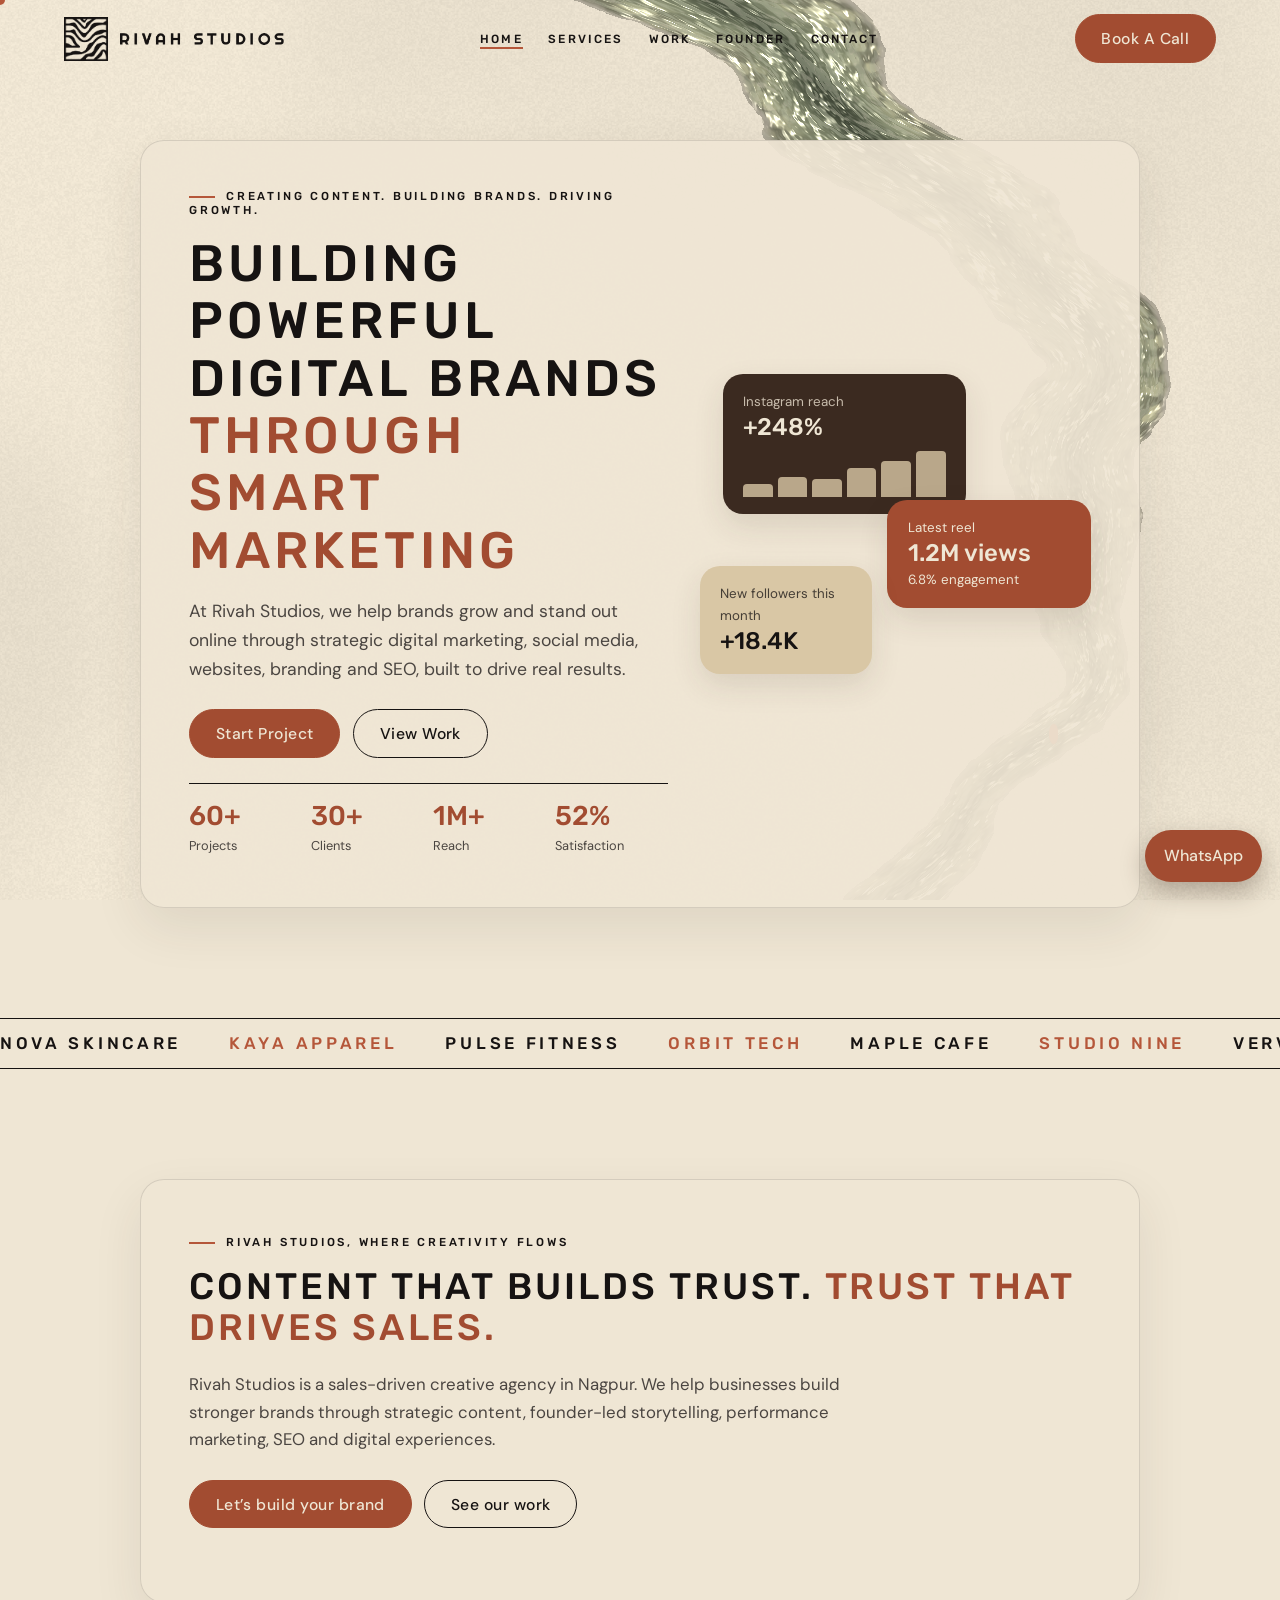
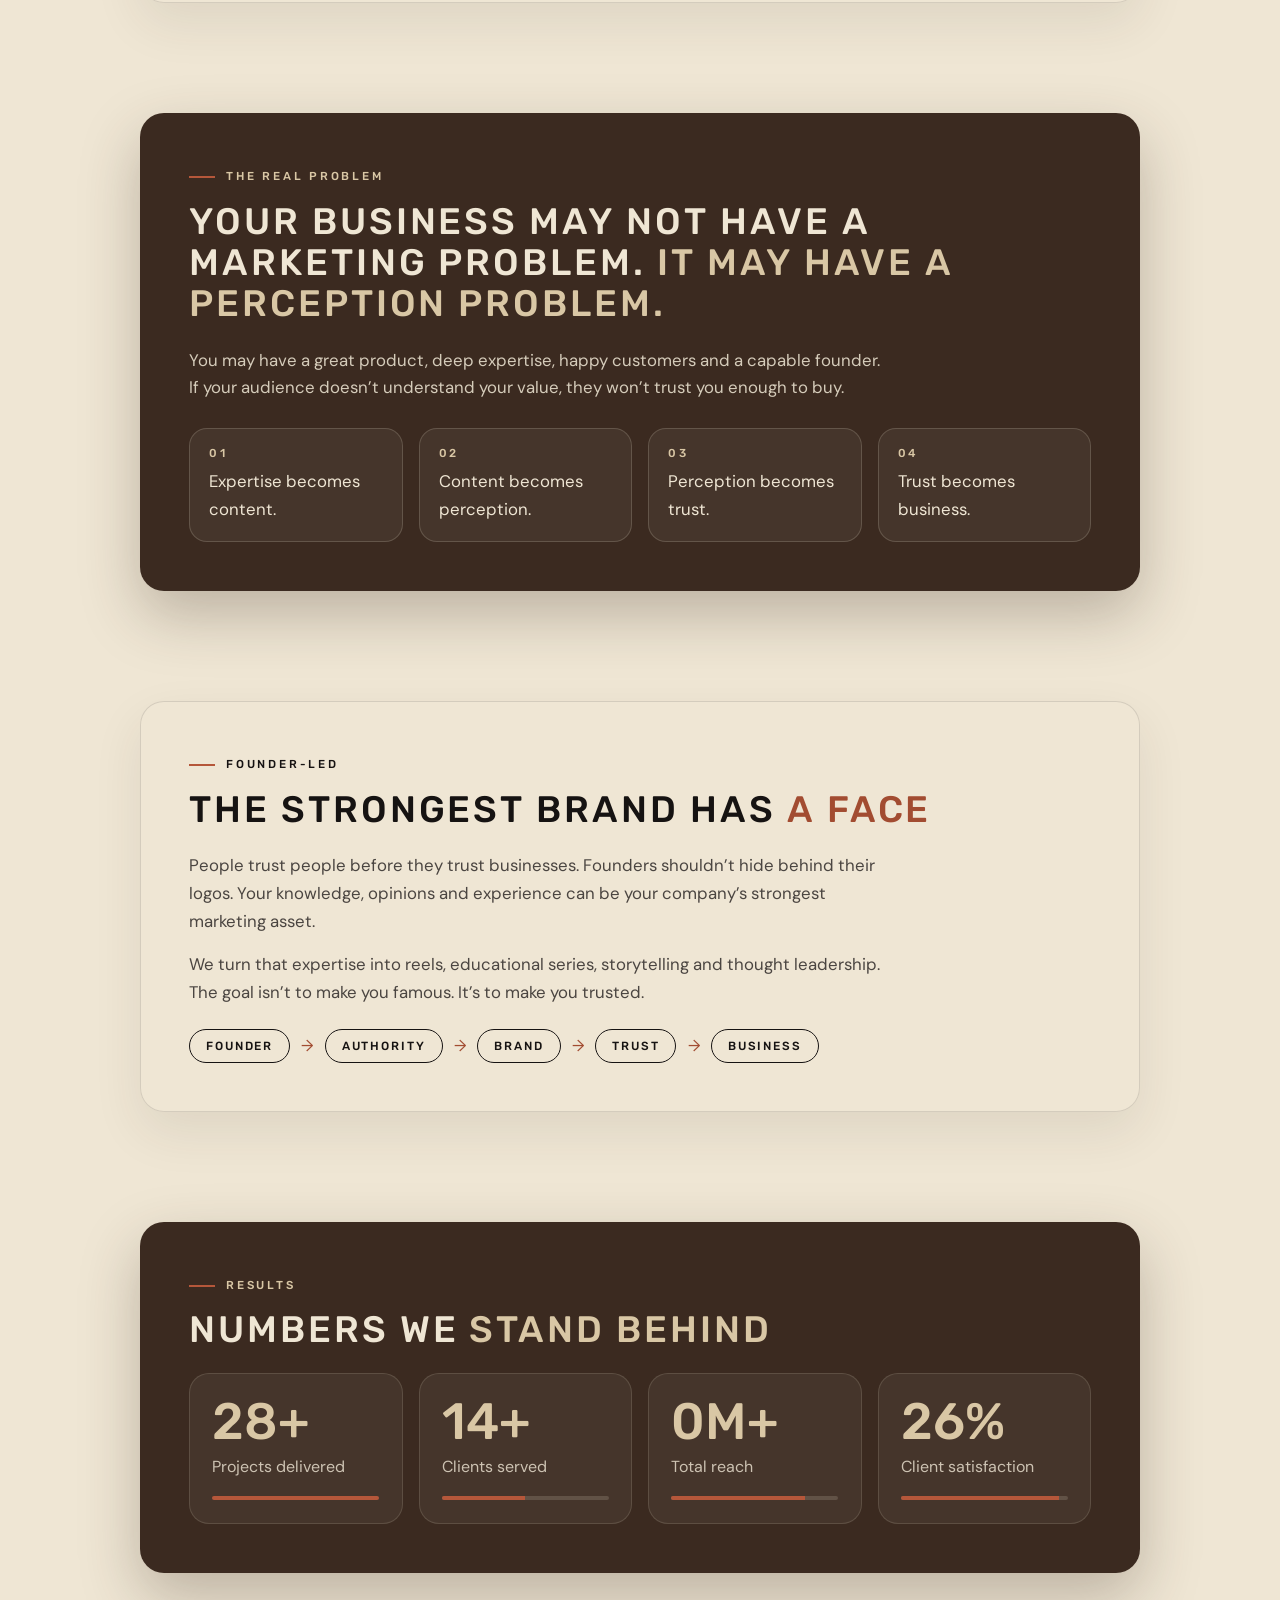
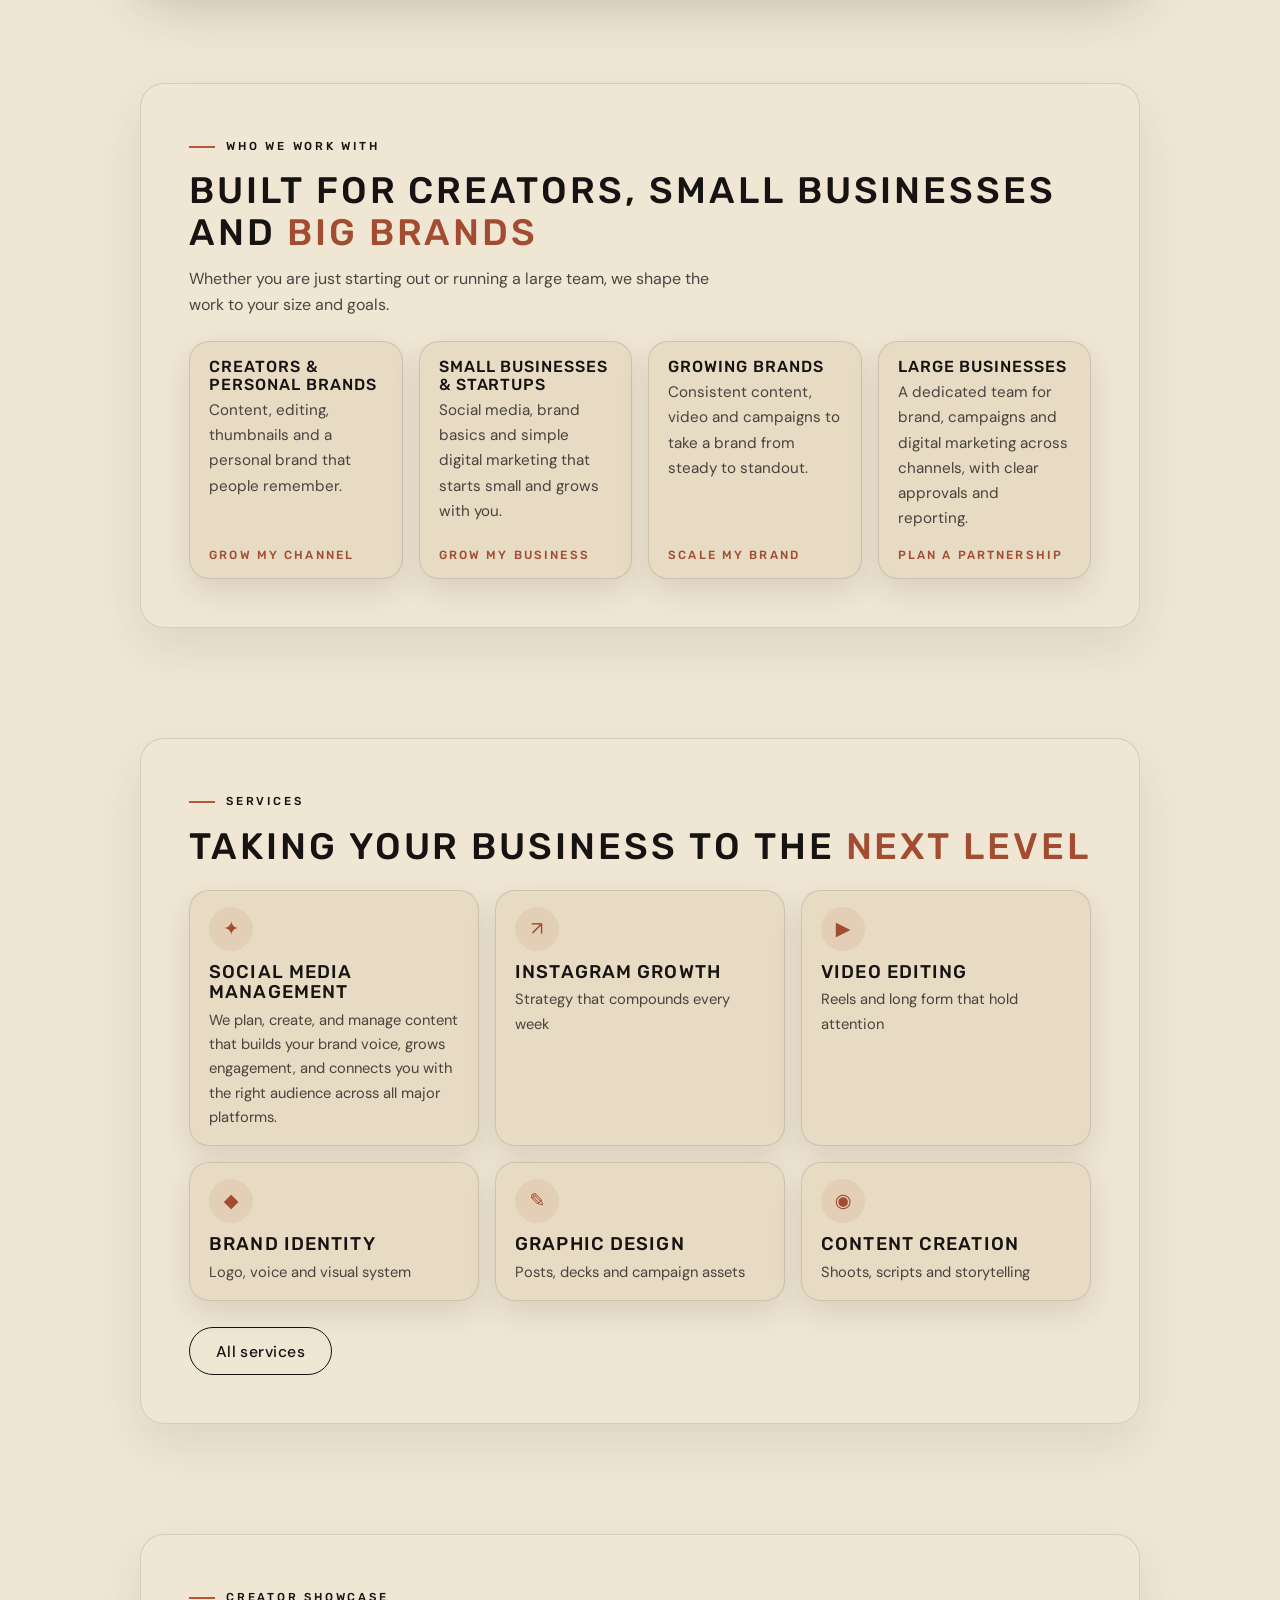
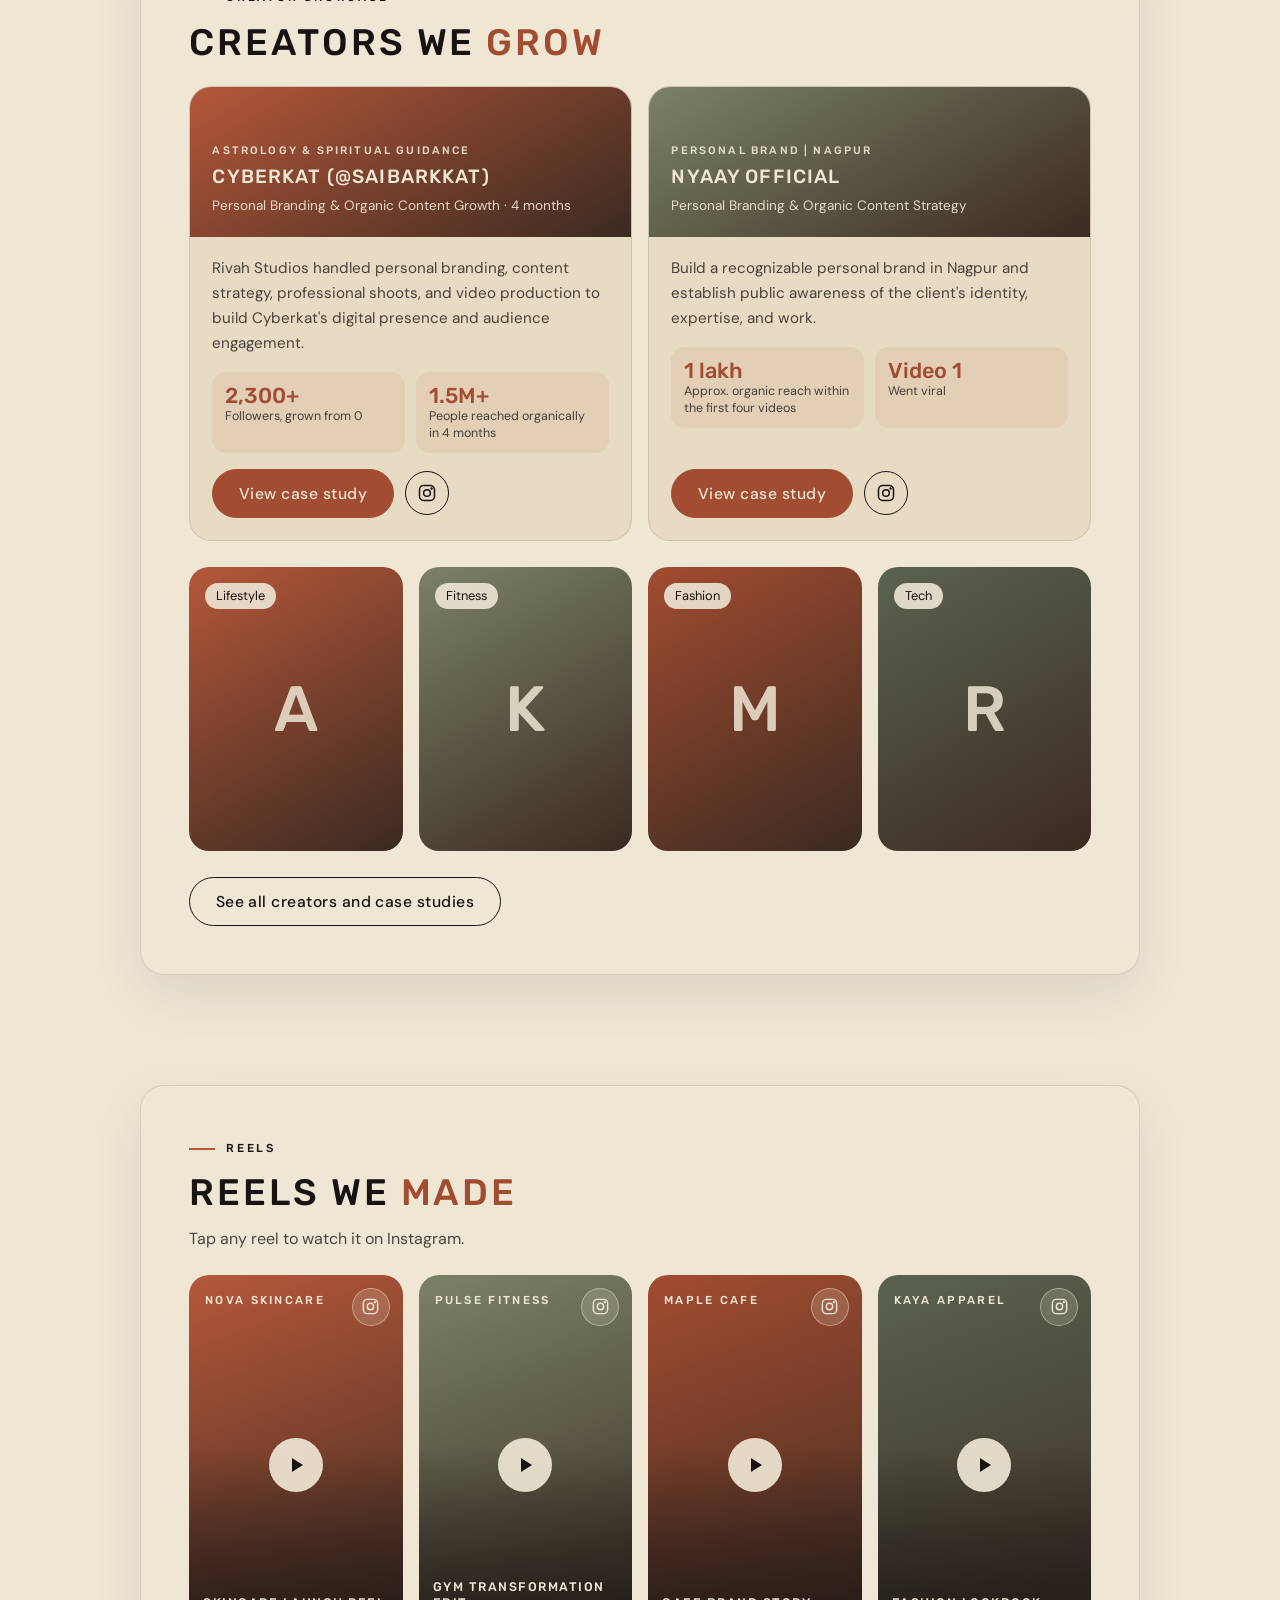
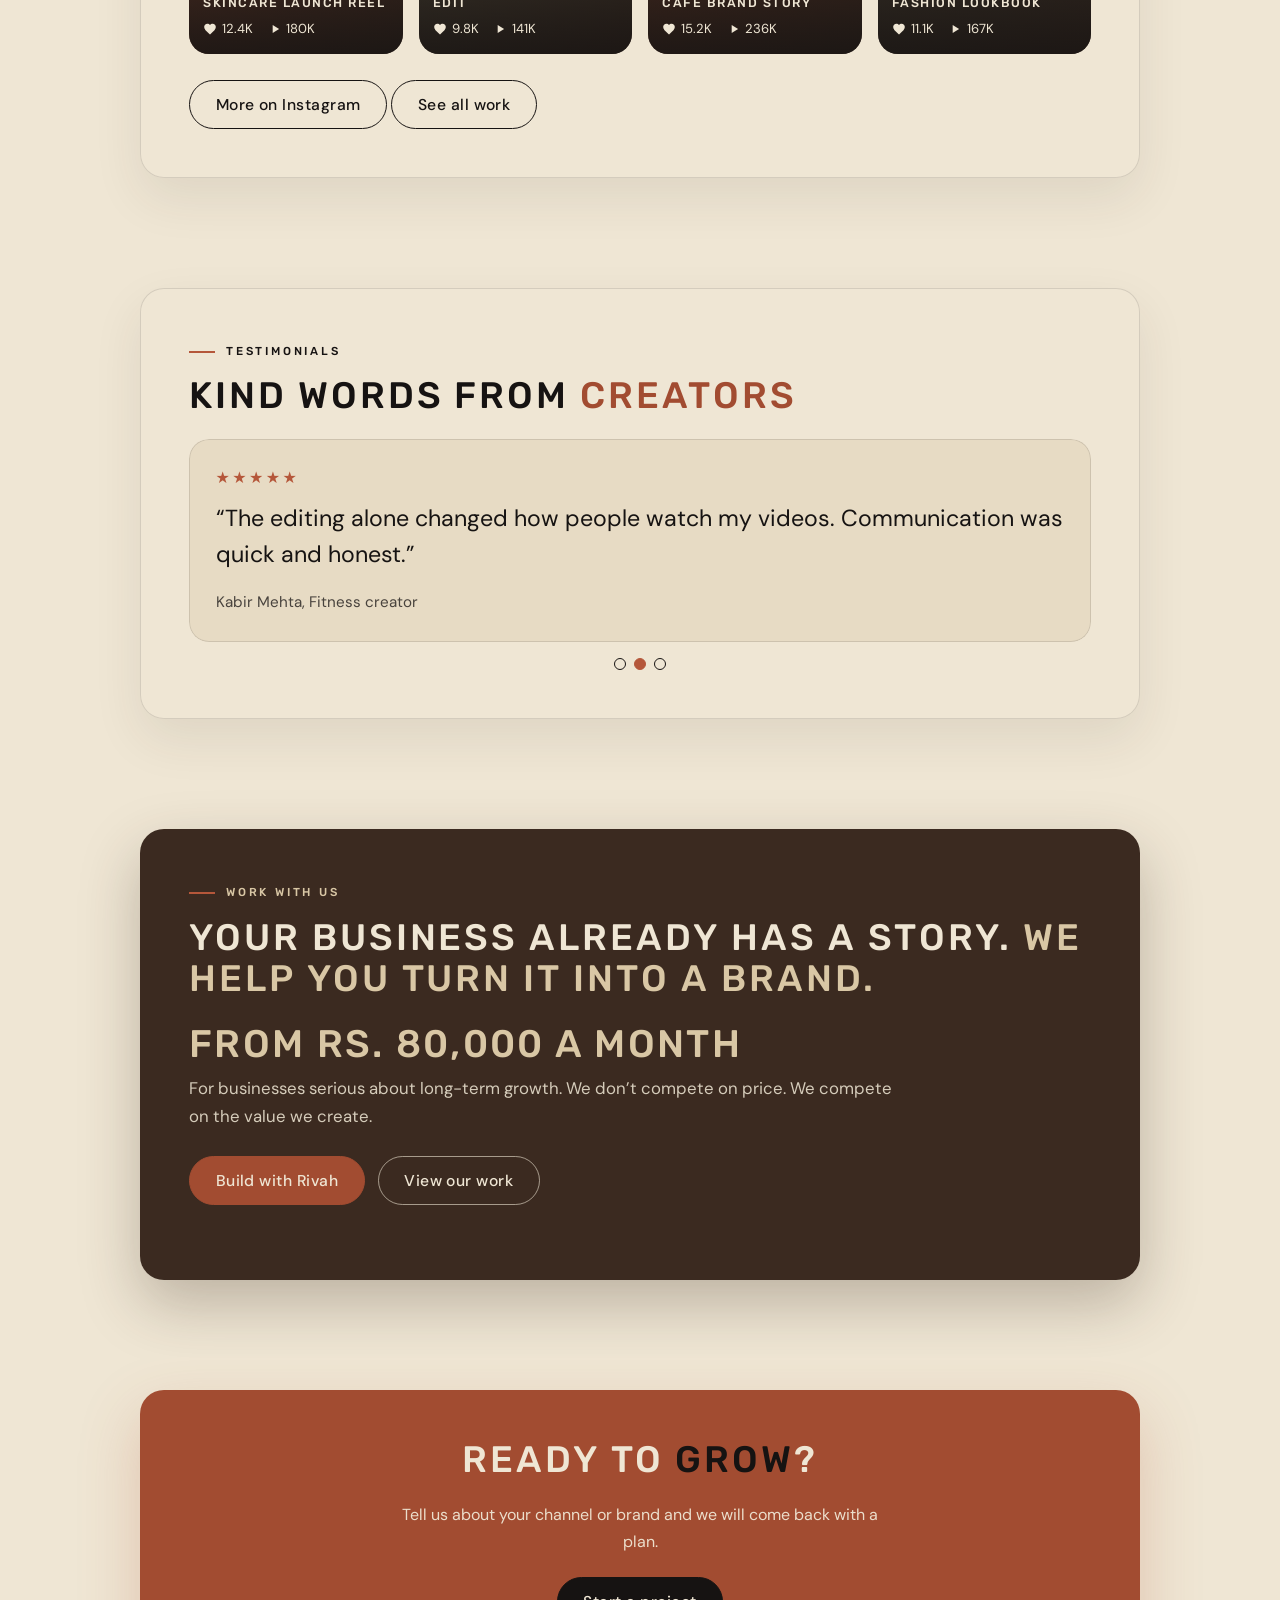
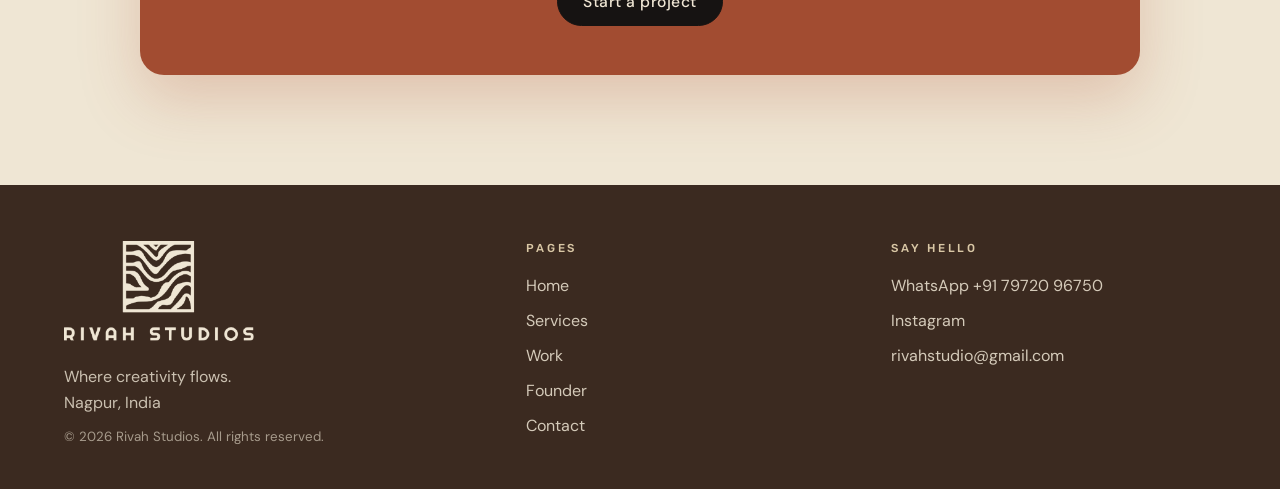
==== rivah-studios/index.html @ 0eba28de "Initial commit - Rivah Studios" ====
<!DOCTYPE html>
<html lang="en">
<head>
<meta charset="utf-8">
<meta name="viewport" content="width=device-width, initial-scale=1, viewport-fit=cover">
<title>Rivah Studios | Creating Content. Building Brands. Driving Growth.</title>
<meta name="description" content="Rivah Studios is a sales-driven creative agency in Nagpur. Strategic content, founder-led storytelling, performance marketing, SEO and digital experiences.">
<meta name="theme-color" content="#EFE6D4">
<link rel="canonical" href="https://rivahstudios.in/">
<meta property="og:type" content="website">
<meta property="og:site_name" content="Rivah Studios">
<meta property="og:title" content="Rivah Studios | Creating Content. Building Brands. Driving Growth.">
<meta property="og:description" content="Rivah Studios is a sales-driven creative agency in Nagpur. Strategic content, founder-led storytelling, performance marketing, SEO and digital experiences.">
<meta property="og:url" content="https://rivahstudios.in/">
<meta property="og:image" content="https://rivahstudios.in/og-image.png">
<meta property="og:image:width" content="1200">
<meta property="og:image:height" content="630">
<meta name="twitter:card" content="summary_large_image">
<link rel="icon" href="favicon.ico" sizes="48x48">
<link rel="icon" href="assets/logo/favicon-32.png" type="image/png" sizes="32x32">
<link rel="apple-touch-icon" href="assets/logo/apple-touch-icon.png">
<link rel="manifest" href="site.webmanifest">
<script type="application/ld+json">{"@context":"https://schema.org","@type":"ProfessionalService","name":"Rivah Studios","url":"https://rivahstudios.in/","email":"rivahstudio@gmail.com","telephone":"+917972096750","logo":"https://rivahstudios.in/assets/logo/logo-mark.png","description":"Sales-driven creative agency in Nagpur: strategic content, founder-led storytelling, performance marketing, SEO and digital experiences.","address":{"@type":"PostalAddress","addressLocality":"Nagpur","addressCountry":"IN"},"sameAs":["https://www.instagram.com/rivahstudios.in"]}</script>
<link rel="preconnect" href="https://fonts.googleapis.com">
<link rel="preconnect" href="https://fonts.gstatic.com" crossorigin>
<link href="https://fonts.googleapis.com/css2?family=DM+Sans:wght@400;500;700&family=Rubik:wght@400;500&display=swap" rel="stylesheet">
<link rel="stylesheet" href="css/base.css">
<link rel="stylesheet" href="css/layout.css">
<link rel="stylesheet" href="css/components.css">
<link rel="stylesheet" href="css/effects.css">
<link rel="stylesheet" href="css/pages/home.css">
<link rel="stylesheet" href="css/responsive.css">

<noscript><style>.rv{opacity:1;transform:none;filter:none}#ld{display:none}</style></noscript>
</head>
<body>
<a class="skip" href="#main">Skip to content</a>
<canvas id="c" aria-hidden="true"></canvas><div id="cur"></div>
<div id="ld"><div id="lt"><img src="assets/logo/logo-lockup.png" alt="Rivah Studios" width="1230" height="648"></div></div>
<div id="app">
<nav id="nav"><a class="logo" href="index.html" aria-label="Rivah Studios home"><img class="lg-mark" src="assets/logo/logo-mark.png" alt="" width="462" height="462"><img class="lg-word" src="assets/logo/logo-wordmark.png" alt="Rivah Studios" width="1230" height="90"></a>
<div class="links"><a href="index.html" aria-current="page">Home</a><a href="services.html">Services</a><a href="work.html">Work</a><a href="about.html">Founder</a><a href="contact.html">Contact</a></div>
<div class="nr"><a class="btn nc" data-wa="call" href="https://wa.me/917972096750?text=Hi%20Rivah%20Studios%2C%20I%20would%20like%20to%20book%20a%20call." target="_blank" rel="noopener">Book A Call</a><button class="bg" id="bg" aria-label="Menu" aria-expanded="false">☰</button></div></nav>
<main id="main">
<section id="home" class="panel hero rv">
<div><span class="tag">Creating Content. Building Brands. Driving Growth.</span>
<h1>Building Powerful Digital Brands <em>Through Smart Marketing</em></h1>
<p>At Rivah Studios, we help brands grow and stand out online through strategic digital marketing, social media, websites, branding and SEO, built to drive real results.</p>
<div class="cta"><a class="btn" href="contact.html">Start Project</a><a class="btn o" href="work.html">View Work</a></div>
<div class="stats"><div><b data-n="100" data-s="+">0</b><span>Projects</span></div><div><b data-n="50" data-s="+">0</b><span>Clients</span></div><div><b data-n="1" data-s="M+">0</b><span>Reach</span></div><div><b data-n="95" data-s="%">0</b><span>Satisfaction</span></div></div></div>
<div class="fl"><div class="card c1"><small>Instagram reach</small><b>+248%</b><div class="bars"><i style="height:30%"></i><i style="height:45%"></i><i style="height:40%"></i><i style="height:65%"></i><i style="height:80%"></i><i style="height:100%"></i></div></div>
<div class="card c2"><small>Latest reel</small><b>1.2M views</b><small>6.8% engagement</small></div>
<div class="card c3"><small>New followers this month</small><b>+18.4K</b></div></div>
</section>

<div class="mq" id="clients"><div id="mq"></div></div>

<section id="intro" class="panel rv"><span class="tag">Rivah Studios, where creativity flows</span>
<h2>Content that builds trust. <em>Trust that drives sales.</em></h2>
<p class="cp">Rivah Studios is a sales-driven creative agency in Nagpur. We help businesses build stronger brands through strategic content, founder-led storytelling, performance marketing, SEO and digital experiences.</p>
<div class="cta"><a class="btn" href="contact.html">Let’s build your brand</a><a class="btn o" href="work.html">See our work</a></div></section>

<section id="problem" class="panel dark rv"><span class="tag">The real problem</span>
<h2>Your business may not have a marketing problem. <em>It may have a perception problem.</em></h2>
<p class="cp">You may have a great product, deep expertise, happy customers and a capable founder. If your audience doesn’t understand your value, they won’t trust you enough to buy.</p>
<div class="steps4"><div><b>01</b><p>Expertise becomes content.</p></div><div><b>02</b><p>Content becomes perception.</p></div><div><b>03</b><p>Perception becomes trust.</p></div><div><b>04</b><p>Trust becomes business.</p></div></div></section>

<section id="face" class="panel rv"><span class="tag">Founder-led</span>
<h2>The strongest brand has <em>a face</em></h2>
<p class="cp">People trust people before they trust businesses. Founders shouldn’t hide behind their logos. Your knowledge, opinions and experience can be your company’s strongest marketing asset.</p>
<p class="cp">We turn that expertise into reels, educational series, storytelling and thought leadership. The goal isn’t to make you famous. It’s to make you trusted.</p>
<div class="chain" aria-label="Founder to Authority to Brand to Trust to Business"><span>Founder</span><i>→</i><span>Authority</span><i>→</i><span>Brand</span><i>→</i><span>Trust</span><i>→</i><span>Business</span></div></section>

<section id="results" class="panel dark rv"><span class="tag">Results</span><h2>Numbers we <em>stand behind</em></h2>
<div class="rg"><div class="rc"><b data-n="100" data-s="+">0</b><span>Projects delivered</span><i class="pb" style="--w:100%"></i></div><div class="rc"><b data-n="50" data-s="+">0</b><span>Clients served</span><i class="pb" style="--w:50%"></i></div><div class="rc"><b data-n="1" data-s="M+">0</b><span>Total reach</span><i class="pb" style="--w:80%"></i></div><div class="rc"><b data-n="95" data-s="%">0</b><span>Client satisfaction</span><i class="pb" style="--w:95%"></i></div></div></section>

<section id="who" class="panel rv"><span class="tag">Who we work with</span><h2>Built for creators, small businesses and <em>big brands</em></h2>
<p class="lead">Whether you are just starting out or running a large team, we shape the work to your size and goals.</p>
<div class="who">
<div class="card"><h3>Creators &amp; personal brands</h3><p>Content, editing, thumbnails and a personal brand that people remember.</p><a data-wa="creator" href="https://wa.me/917972096750?text=Hi%20Rivah%20Studios%2C%20I%20am%20a%20creator%20and%20would%20like%20to%20grow%20my%20content." target="_blank" rel="noopener">Grow my channel</a></div>
<div class="card"><h3>Small businesses &amp; startups</h3><p>Social media, brand basics and simple digital marketing that starts small and grows with you.</p><a data-wa="small" href="https://wa.me/917972096750?text=Hi%20Rivah%20Studios%2C%20I%20run%20a%20small%20business%20and%20would%20like%20to%20know%20how%20you%20can%20help." target="_blank" rel="noopener">Grow my business</a></div>
<div class="card"><h3>Growing brands</h3><p>Consistent content, video and campaigns to take a brand from steady to standout.</p><a data-wa="brand" href="https://wa.me/917972096750?text=Hi%20Rivah%20Studios%2C%20I%20have%20a%20growing%20brand%20and%20would%20like%20to%20scale%20it." target="_blank" rel="noopener">Scale my brand</a></div>
<div class="card"><h3>Large businesses</h3><p>A dedicated team for brand, campaigns and digital marketing across channels, with clear approvals and reporting.</p><a data-wa="big" href="https://wa.me/917972096750?text=Hi%20Rivah%20Studios%2C%20we%20are%20a%20larger%20business%20and%20would%20like%20to%20discuss%20digital%20marketing." target="_blank" rel="noopener">Plan a partnership</a></div>
</div></section>

<section id="services" class="panel rv"><span class="tag">Services</span><h2>Taking Your Business to the <em>Next Level</em></h2><div class="sv" id="sv" data-limit="6"></div><div class="more"><a class="btn o" href="services.html">All services</a></div></section>

<section id="work" class="panel rv"><span class="tag">Creator showcase</span><h2>Creators we <em>grow</em></h2>
<div class="fg" id="featured" data-limit="2"></div>
<div class="grid" id="grid" data-limit="4"></div><div class="more"><a class="btn o" href="work.html">See all creators and case studies</a></div></section>

<section id="reels" class="panel rv"><span class="tag">Reels</span><h2>Reels we <em>made</em></h2><p class="lead">Tap any reel to watch it on Instagram.</p>
<div class="reels" id="reels-grid" data-limit="4"></div><div class="more"><a class="btn o" href="https://www.instagram.com/rivahstudios.in" target="_blank" rel="noopener">More on Instagram</a> <a class="btn o" href="work.html">See all work</a></div></section>

<section id="testimonials" class="panel rv"><span class="tag">Testimonials</span><h2>Kind words from <em>creators</em></h2><div class="ts" id="ts" role="region" aria-roledescription="carousel" aria-label="Client testimonials"><div class="tt" id="tt"></div></div><div class="dots" id="dots"></div></section>

<section id="pricing" class="panel dark rv"><span class="tag">Work with us</span>
<h2>Your business already has a story. <em>We help you turn it into a brand.</em></h2>
<p class="price">From Rs. 80,000 a month</p>
<p class="cp">For businesses serious about long-term growth. We don’t compete on price. We compete on the value we create.</p>
<div class="cta"><a class="btn" href="contact.html">Build with Rivah</a><a class="btn o" href="work.html">View our work</a></div></section>

<section class="panel band rv"><h2>Ready to <em>grow</em>?</h2><p>Tell us about your channel or brand and we will come back with a plan.</p><a class="btn" href="contact.html">Start a project</a></section>
</main>
<footer><div><a class="logo" href="index.html" aria-label="Rivah Studios home"><img src="assets/logo/logo-lockup-reversed.png" alt="Rivah Studios" width="1230" height="648"></a><p>Where creativity flows.<br>Nagpur, India</p><small>© <span id="yr">2026</span> Rivah Studios. All rights reserved.</small></div>
<div><p class="ft-t">Pages</p><a href="index.html">Home</a><a href="services.html">Services</a><a href="work.html">Work</a><a href="about.html">Founder</a><a href="contact.html">Contact</a></div>
<div><p class="ft-t">Say hello</p><a href="https://wa.me/917972096750" target="_blank" rel="noopener">WhatsApp +91 79720 96750</a><a href="https://www.instagram.com/rivahstudios.in" target="_blank" rel="noopener">Instagram</a><a href="mailto:rivahstudio@gmail.com">rivahstudio@gmail.com</a></div></footer>
<a class="wa" id="wa" data-wa="chat" href="https://wa.me/917972096750?text=Hi%20Rivah%20Studios%2C%20I%20would%20like%20to%20discuss%20a%20project." target="_blank" rel="noopener" aria-label="Chat on WhatsApp">WhatsApp</a>
</div>

<script src="js/core/config.js" defer></script>
<script src="js/core/data.js" defer></script>
<script src="js/core/utils.js" defer></script>
<script src="js/river/river-shader.js" defer></script>
<script src="js/components/loader.js" defer></script>
<script src="js/components/marquee.js" defer></script>
<script src="js/components/services.js" defer></script>
<script src="js/components/creators.js" defer></script>
<script src="js/components/testimonials.js" defer></script>
<script src="js/components/reels.js" defer></script>
<script src="js/components/featured.js" defer></script>
<script src="js/components/nav.js" defer></script>
<script src="js/components/whatsapp.js" defer></script>
<script src="js/components/effects.js" defer></script>
<script src="js/components/reveal.js" defer></script>
<script src="js/river/river.js" defer></script>
</body>
</html>
---- rivah-studios/css/base.css ----
/* base.css: brand tokens (from the Rivah Studios Brand Identity Kit), reset and typography. Change colors and fonts here only. */
:root{--cream:#EFE6D4;--ink:#161312;--sand:#D9C7A5;--terra:#B5573A;--sage:#7A8266;--umber:#3B2A20;
--terra-d:#A24C31;--card:#E7DBC4;--ink2:rgba(22,19,18,.76);--line:rgba(22,19,18,.12);--soft:rgba(181,87,58,.10);
--font-display:Rubik,system-ui,sans-serif;--font-body:"DM Sans",system-ui,sans-serif;
box-sizing:border-box;padding-top:env(safe-area-inset-top,0px);padding-bottom:env(safe-area-inset-bottom,0px)}
@media (prefers-color-scheme: dark){:root:not([data-theme="light"]){--cream:#EFE6D4;--ink:#161312}}
:root[data-theme="dark"]{--cream:#EFE6D4;--ink:#161312}
html{scroll-behavior:smooth;scroll-padding-top:90px}
*{box-sizing:border-box}
body{margin:0;background:var(--cream);color:var(--ink);font-family:var(--font-body);overflow-x:hidden;line-height:1.65;-webkit-font-smoothing:antialiased}
img{max-width:100%}
h1,h2,h3{font-family:var(--font-display);font-weight:500;margin:0;line-height:1.12;text-transform:uppercase;letter-spacing:.08em;color:var(--ink)}
h1{font-size:clamp(1.8rem,4.4vw,3.2rem)}
h2{font-size:clamp(1.5rem,3.4vw,2.3rem);margin-bottom:1.4rem}
h3{font-size:1rem;letter-spacing:.06em}
h1 em,h2 em{font-style:normal;color:var(--terra-d)}
canvas{position:fixed;inset:0;width:100%;height:100%;z-index:0;display:block}
#app{position:relative;z-index:1}
.tag{display:inline-block;font:500 .72rem var(--font-display);letter-spacing:.24em;text-transform:uppercase;color:var(--ink);margin-bottom:1.1rem}
.tag:before{content:"";display:inline-block;width:26px;height:2px;background:var(--terra);vertical-align:middle;margin-right:.7rem}
---- rivah-studios/css/layout.css ----
/* layout.css: Page frame: navbar, panels, marquee, footer, floating WhatsApp button. */
nav{position:sticky;top:0;z-index:20;display:flex;align-items:center;justify-content:space-between;padding:.9rem 5vw;transition:.3s}
nav.s{background:rgba(239,230,212,.85);backdrop-filter:blur(10px);-webkit-backdrop-filter:blur(10px);border-bottom:1px solid var(--line)}
.logo{display:flex;align-items:center;gap:.75rem;text-decoration:none}
.logo img{display:block;width:auto}
.lg-mark{height:44px}
.lg-word{height:12px}
.nr{display:flex;align-items:center;gap:.6rem}
.bg{display:none;background:transparent;border:1px solid var(--ink);border-radius:50%;width:42px;height:42px;font-size:1.1rem;cursor:pointer;color:var(--ink)}
.links{display:flex;gap:1.6rem}
.links a{color:var(--ink);text-decoration:none;font:500 .74rem var(--font-display);letter-spacing:.18em;text-transform:uppercase;position:relative}
.links a:after{content:"";position:absolute;left:0;bottom:-3px;height:2px;width:0;background:var(--terra);transition:.3s}
.links a:hover:after{width:100%}
.panel{max-width:1000px;margin:0 auto 110px;background:rgba(239,230,212,.93);border:1px solid var(--line);border-radius:24px;padding:clamp(1.4rem,4vw,3rem);box-shadow:0 20px 50px rgba(59,42,32,.09);width:calc(100% - 8vw)}
.mq{overflow:hidden;border-block:1px solid var(--ink);padding:.9rem 0;margin:0 0 110px;background:rgba(239,230,212,.9)}
.mq div{display:flex;gap:3rem;width:max-content;animation:mq 30s linear infinite;font:500 1.05rem var(--font-display);letter-spacing:.22em;text-transform:uppercase}
.mq span:nth-child(even){color:var(--terra)}
@keyframes mq{to{transform:translateX(-50%)}}
footer{background:var(--umber);color:var(--cream);padding:3.5rem 5vw 2.5rem;display:grid;grid-template-columns:1.3fr 1fr 1fr;gap:2.5rem}
footer a{display:block;color:var(--cream);text-decoration:none;margin:0 0 .55rem;opacity:.85}
footer a:hover{color:var(--sand);opacity:1}
footer .logo{display:inline-block;margin:0;opacity:1}
footer .logo img{width:clamp(150px,16vw,190px);height:auto}
footer p{margin:.9rem 0 .4rem;color:rgba(239,230,212,.8)}
footer .ft-t{font:500 .72rem var(--font-display);letter-spacing:.24em;text-transform:uppercase;color:var(--sand);margin:0 0 1.1rem}
footer small{color:rgba(239,230,212,.6)}
.wa{position:fixed;right:18px;bottom:calc(18px + env(safe-area-inset-bottom,0px));z-index:30;background:var(--terra-d);color:var(--cream);border-radius:999px;padding:.8rem 1.2rem;text-decoration:none;font-weight:500;box-shadow:0 10px 25px rgba(59,42,32,.35)}
---- rivah-studios/css/components.css ----
/* components.css: Reusable pieces: buttons, cards, creator cards, services, FAQ, form, cursor. */
.btn{display:inline-block;border-radius:999px;padding:.8rem 1.6rem;font:500 .98rem var(--font-body);text-decoration:none;cursor:pointer;border:1px solid var(--terra-d);background:var(--terra-d);color:var(--cream);transition:.3s}
.btn:hover{background:var(--terra-d);transform:translateY(-2px)}
.btn.o{background:transparent;color:var(--ink);border-color:var(--ink)}
.btn.o:hover{background:var(--terra-d);border-color:var(--terra-d);color:var(--cream)}
.card{background:var(--card);border:1px solid var(--line);border-radius:20px;box-shadow:0 12px 30px rgba(59,42,32,.12);padding:1rem 1.2rem}
.pills{display:flex;gap:.5rem;flex-wrap:wrap;margin-bottom:1.4rem}
.pills button{border:1px solid var(--ink);background:transparent;border-radius:999px;padding:.35rem 1rem;font:inherit;cursor:pointer;transition:.3s}
.pills button.on,.pills button:hover{background:var(--terra-d);border-color:var(--terra-d);color:var(--cream)}
.grid{display:grid;grid-template-columns:repeat(auto-fill,minmax(210px,1fr));gap:1rem}
.cr{position:relative;aspect-ratio:3/4;border-radius:20px;overflow:hidden;cursor:pointer;display:block;text-decoration:none;color:var(--cream)}
.cr .im{position:absolute;inset:0;display:grid;place-items:center;font:500 4rem var(--font-display);color:rgba(239,230,212,.85);transition:transform .8s cubic-bezier(.2,.8,.2,1)}
.cr:hover .im{transform:scale(1.1)}
.cr .ov{position:absolute;inset:0;background:linear-gradient(transparent 30%,rgba(22,19,18,.82));opacity:0;transition:.5s}
.cr:hover .ov,.cr:focus-visible .ov{opacity:1}
.cr .in{position:absolute;left:.7rem;right:.7rem;bottom:.7rem;padding:.8rem;border-radius:16px;background:rgba(239,230,212,.14);border:1px solid rgba(239,230,212,.25);backdrop-filter:blur(8px);-webkit-backdrop-filter:blur(8px);transform:translateY(120%);transition:.5s cubic-bezier(.2,.8,.2,1);font-size:.85rem}
.cr:hover .in,.cr:focus-visible .in{transform:none}
.cr .in b{display:block;font:500 1rem var(--font-display)}
.cr .vb{display:block;margin-top:.5rem;text-align:center;background:var(--terra);border-radius:999px;padding:.35rem}
.nm{position:absolute;left:1rem;top:1rem;background:rgba(239,230,212,.9);color:var(--ink);border-radius:999px;padding:.15rem .7rem;font-size:.8rem}
.sv{display:grid;grid-template-columns:repeat(auto-fill,minmax(240px,1fr));gap:1rem}
.sv .card{transition:.4s}
.sv .card:hover{transform:translateY(-5px);border-color:var(--terra)}
.sv i{display:grid;place-items:center;width:44px;height:44px;border-radius:50%;background:var(--soft);color:var(--terra-d);font-style:normal;font-size:1.2rem;margin-bottom:.7rem;transition:.5s}
.sv .card:hover i{transform:rotate(360deg);background:var(--terra-d);color:var(--cream)}
.sv h3{font-size:1.15rem;margin-bottom:.3rem}
.sv p{margin:0;color:var(--ink2);font-size:.92rem}
details{border-bottom:1px solid var(--line);padding:1rem 0}
summary{cursor:pointer;font:500 1.1rem var(--font-display);list-style:none}
summary:after{content:"+";float:right;color:var(--terra-d)}
details[open] summary:after{content:"−"}
details p{color:var(--ink2);margin:.6rem 0 0}
form{display:grid;grid-template-columns:1fr 1fr;gap:.8rem}
form .full{grid-column:1/-1}
input,select,textarea{width:100%;background:var(--card);border:1px solid var(--line);border-radius:14px;padding:.8rem 1rem;font:inherit;color:var(--ink)}
input:focus,select:focus,textarea:focus{outline:2px solid var(--terra);border-color:transparent}
#cur{position:fixed;width:10px;height:10px;border-radius:50%;background:var(--terra);z-index:50;pointer-events:none;transform:translate(-50%,-50%);transition:width .25s,height .25s,background .25s;display:none}
#cur.h{width:36px;height:36px;background:rgba(181,87,58,.25)}
.cr{transition:transform .3s ease-out}

.skip{position:absolute;left:-999px;top:0;z-index:200;background:var(--terra-d);color:var(--cream);padding:.6rem 1rem;border-radius:0 0 12px 0}
.skip:focus{left:0}
:focus-visible{outline:2px solid var(--terra-d);outline-offset:3px}
.hp{position:absolute;left:-9999px;width:1px;height:1px;overflow:hidden}
#ok{margin-left:.8rem;color:var(--terra-d)}
#ok.err{color:var(--ink);font-weight:500}
.cg{display:grid;grid-template-columns:repeat(auto-fill,minmax(260px,1fr));gap:1rem}
.case{text-align:left;border:1px solid var(--line);border-radius:20px;overflow:hidden;background:var(--card);cursor:pointer;padding:0;font:inherit;color:var(--ink);transition:.4s}
.case:hover{transform:translateY(-5px);border-color:var(--terra)}
.case .cv{position:relative;aspect-ratio:16/10;display:grid;place-items:center;font:500 1.1rem var(--font-display);letter-spacing:.2em;text-transform:uppercase;color:var(--cream);text-align:center;padding:0 1rem}
.case .rs{position:absolute;inset:0;background:rgba(59,42,32,.94);display:flex;gap:1.4rem;align-items:center;justify-content:center;opacity:0;transition:.4s;font-style:normal}
.case:hover .rs,.case:focus-visible .rs{opacity:1}
.rs b{display:block;font:500 1.6rem var(--font-display)}
.rs span{font:400 .8rem var(--font-body)}
.case .bd{padding:1rem 1.2rem}
.case small{color:var(--terra-d)}
.case h3{font-size:1.2rem;margin:.2rem 0 .4rem}
.case p{margin:0;color:var(--ink2);font-size:.92rem}
dialog{border:1px solid var(--line);border-radius:24px;background:var(--cream);color:var(--ink);max-width:680px;width:calc(100% - 2rem);padding:clamp(1.4rem,4vw,2.4rem);max-height:88vh;overflow:auto}
dialog::backdrop{background:rgba(22,19,18,.45)}
dialog .x{position:absolute;right:1rem;top:1rem;border:1px solid var(--ink);background:transparent;border-radius:50%;width:38px;height:38px;cursor:pointer;color:var(--ink)}
dialog h2{font-size:clamp(1.6rem,4vw,2.2rem);margin:.4rem 0 1rem}
dialog h4{margin:1.2rem 0 .3rem;font-family:var(--font-display);color:var(--terra-d)}
dialog p,dialog li{color:var(--ink2)}
.kp{display:grid;grid-template-columns:repeat(auto-fit,minmax(120px,1fr));gap:.8rem}
.kp div{background:var(--soft);border-radius:16px;padding:.8rem 1rem}
.kp b{display:block;font:500 1.5rem var(--font-display);color:var(--terra-d)}
.kp span{font-size:.85rem;color:var(--ink2)}
.ts{overflow:hidden;border-radius:20px}
.tt{display:flex;transition:transform .8s cubic-bezier(.2,.8,.2,1)}
.tc{flex:0 0 100%;margin:0;padding:1.6rem;background:var(--card);border:1px solid var(--line);border-radius:20px}
.tc blockquote{margin:.6rem 0 1rem;font:400 clamp(1.1rem,2.4vw,1.45rem)/1.55 var(--font-body)}
.stars{color:var(--terra);letter-spacing:.15em}
.tc cite{font-style:normal;color:var(--ink2);font-size:.95rem}
.dots{display:flex;gap:.5rem;justify-content:center;margin-top:1rem}
.dots button{width:12px;height:12px;border-radius:50%;border:1px solid var(--ink);background:transparent;padding:0;cursor:pointer}
.dots button.on{background:var(--terra);border-color:var(--terra)}
.page-head{margin-top:9vh}
.page-head h1{font-size:clamp(1.8rem,4.8vw,3.2rem);margin-bottom:.9rem}
.page-head p{color:var(--ink2);max-width:36rem;margin:0;font-size:1.1rem}
.more{margin-top:1.6rem}
.band{text-align:center}
.band p{color:var(--ink2);margin:0 auto 1.4rem;max-width:30rem}
.info{display:grid;gap:.4rem;margin-top:1.4rem;color:var(--ink2)}
.info a{color:var(--terra-d)}
.links a[aria-current="page"]:after{width:100%}

.panel.dark{background:var(--umber);border-color:transparent;color:var(--cream);box-shadow:0 24px 60px rgba(59,42,32,.28)}
.panel.dark h2,.panel.dark h3{color:var(--cream)}
.panel.dark h2 em{color:var(--sand)}
.panel.dark .tag{color:var(--sand)}
.panel.dark .rc{background:rgba(239,230,212,.06);border-color:rgba(239,230,212,.14)}
.panel.dark .rc b{color:var(--sand)}
.panel.dark .rc span{color:rgba(239,230,212,.8)}
.panel.dark .pb{background:rgba(239,230,212,.16)}
.band{background:var(--terra-d);border-color:transparent;color:var(--cream);box-shadow:0 24px 60px rgba(181,87,58,.25)}
.band h2{color:var(--cream)}
.band h2 em{color:var(--ink)}
.band p{color:rgba(239,230,212,.95)}
.band .btn{background:var(--ink);border-color:var(--ink);color:var(--cream)}
.band .btn:hover{background:var(--umber);border-color:var(--umber)}
.btn:hover{background:var(--umber);border-color:var(--umber)}
.btn{letter-spacing:.03em}
.note{font-size:.85rem;color:var(--ink2);margin:0}
.reels{display:grid;grid-template-columns:repeat(auto-fill,minmax(190px,1fr));gap:1rem}
.reel{position:relative;aspect-ratio:9/16;border-radius:20px;overflow:hidden;display:block;color:var(--cream);text-decoration:none;isolation:isolate;transition:transform .5s cubic-bezier(.2,.8,.2,1)}
.reel:hover{transform:translateY(-6px)}
.reel .rm{position:absolute;inset:0;z-index:-1;display:block;font:500 .72rem var(--font-display);letter-spacing:.2em;text-transform:uppercase;text-align:left;padding:1.05rem 3.6rem 1rem 1rem;line-height:1.4}
.reel video{position:absolute;inset:0;width:100%;height:100%;object-fit:cover;z-index:-1}
.reel:after{content:"";position:absolute;inset:0;background:linear-gradient(transparent 45%,rgba(22,19,18,.82));z-index:-1}
.reel .ig{position:absolute;top:.8rem;right:.8rem;width:38px;height:38px;border-radius:50%;background:rgba(239,230,212,.18);border:1px solid rgba(239,230,212,.45);display:grid;place-items:center;backdrop-filter:blur(6px);-webkit-backdrop-filter:blur(6px)}
.reel .ig svg{width:19px;height:19px}
.reel .pl{position:absolute;left:50%;top:50%;width:54px;height:54px;transform:translate(-50%,-50%);border-radius:50%;background:rgba(239,230,212,.92);color:var(--ink);display:grid;place-items:center;transition:transform .4s}
.reel .pl svg{width:24px;height:24px}
.reel:hover .pl{transform:translate(-50%,-50%) scale(1.1)}
.reel .bt{position:absolute;left:.9rem;right:.9rem;bottom:.9rem}
.reel .bt b{display:block;font:500 .78rem var(--font-display);letter-spacing:.12em;text-transform:uppercase;margin-bottom:.45rem;line-height:1.3}
.reel .st{display:flex;gap:.9rem;font-size:.82rem}
.reel .st span{display:inline-flex;align-items:center;gap:.3rem}
.reel .st svg{width:14px;height:14px}
.lead{color:var(--ink2);margin:-.6rem 0 1.4rem;max-width:34rem}
.who{display:grid;grid-template-columns:repeat(auto-fit,minmax(230px,1fr));gap:1rem}
.who .card{display:flex;flex-direction:column}
.who .card p{margin:.3rem 0 0;color:var(--ink2);font-size:.95rem}
.who .card a{margin-top:auto;padding-top:1.1rem;font:500 .74rem var(--font-display);letter-spacing:.18em;text-transform:uppercase;color:var(--terra-d);text-decoration:none}
.who .card a:hover{color:var(--ink)}
#faq-list{margin-top:.4rem}
@media (min-width:1000px){.who{grid-template-columns:repeat(4,1fr)}}

.cp{margin:0 0 1rem;max-width:44rem;font-size:1.05rem;color:var(--ink2)}
.panel.dark .cp{color:rgba(239,230,212,.86)}
.panel.dark .btn:hover{background:var(--cream);color:var(--ink);border-color:var(--cream)}
.panel.dark .btn.o{color:var(--cream);border-color:rgba(239,230,212,.6)}
.panel.dark .btn.o:hover{background:var(--terra-d);border-color:var(--terra-d);color:var(--cream)}
.chain{display:flex;flex-wrap:wrap;align-items:center;gap:.6rem .7rem;margin-top:1.4rem}
.chain span,.chips span{padding:.55rem 1rem;border:1px solid var(--ink);border-radius:999px;font:500 .74rem var(--font-display);letter-spacing:.16em;text-transform:uppercase}
.chain i{font-style:normal;color:var(--terra-d)}
.steps4{display:grid;grid-template-columns:repeat(auto-fit,minmax(200px,1fr));gap:1rem;margin-top:1.6rem}
.steps4 div{border:1px solid rgba(239,230,212,.18);background:rgba(239,230,212,.06);border-radius:18px;padding:1.1rem 1.2rem}
.steps4 b{display:block;font:500 .72rem var(--font-display);letter-spacing:.22em;color:var(--sand);margin-bottom:.5rem}
.steps4 p{margin:0;font-size:1.05rem}
.wd{display:grid;grid-template-columns:repeat(auto-fit,minmax(260px,1fr));gap:1rem}
.wd .card p{margin:.4rem 0 0;color:var(--ink2);font-size:.95rem}
.wd .card .q{display:block;font-style:normal;font-size:.9rem;color:var(--terra-d);border-left:2px solid var(--terra);padding-left:.7rem;margin-top:.9rem}
.chips{display:flex;flex-wrap:wrap;gap:.6rem;margin:1.2rem 0}
.pull{margin:1.2rem 0 0;font:500 1.05rem/1.5 var(--font-display);letter-spacing:.04em;max-width:36rem}
.sw{display:grid;grid-template-columns:repeat(auto-fit,minmax(240px,1fr));gap:1rem}
.sw .card b{display:block;font:500 clamp(1.8rem,3.6vw,2.6rem)/1.05 var(--font-display);color:var(--terra-d)}
.sw .card small{display:block;margin:.6rem 0;font:500 .72rem var(--font-display);letter-spacing:.2em;text-transform:uppercase}
.sw .card p{margin:0;color:var(--ink2);font-size:.93rem}
.ap{display:grid;grid-template-columns:repeat(auto-fit,minmax(200px,1fr));gap:1rem;counter-reset:ap}
.ap .card:before{counter-increment:ap;content:"0" counter(ap);display:block;font:500 .78rem var(--font-display);letter-spacing:.2em;color:var(--terra-d);margin-bottom:.6rem}
.ap .card p{margin:.3rem 0 0;color:var(--ink2);font-size:.93rem}
.price{margin:1.2rem 0 .6rem;font:500 clamp(1.5rem,4vw,2.4rem)/1.15 var(--font-display);letter-spacing:.06em;text-transform:uppercase;color:var(--sand)}

.fg{display:grid;grid-template-columns:repeat(auto-fit,minmax(300px,1fr));gap:1rem;margin-bottom:1.6rem}
.fc{border:1px solid var(--line);border-radius:22px;overflow:hidden;background:var(--card);display:flex;flex-direction:column}
.fc .fh{padding:1.3rem 1.4rem 1.2rem;color:var(--cream);min-height:150px;display:flex;flex-direction:column;justify-content:flex-end;gap:.35rem}
.fc .fh small{font:500 .68rem var(--font-display);letter-spacing:.2em;text-transform:uppercase;opacity:.92;line-height:1.5}
.fc .fh h3{color:var(--cream);font-size:1.2rem;line-height:1.25}
.fc .fh em{font-style:normal;font-size:.85rem;opacity:.92}
.fc .fb{padding:1.2rem 1.4rem 1.4rem;display:flex;flex-direction:column;gap:1rem;flex:1}
.fc .fb p{margin:0;color:var(--ink2);font-size:.95rem}
.fs{display:grid;grid-template-columns:repeat(auto-fit,minmax(105px,1fr));gap:.7rem}
.fs div{background:var(--soft);border-radius:14px;padding:.7rem .8rem}
.fs b{display:block;font:500 1.35rem var(--font-display);color:var(--terra-d)}
.fs span{display:block;font-size:.78rem;line-height:1.35;color:var(--ink2)}
.fa{display:flex;gap:.7rem;align-items:center;margin-top:auto}
.fi{width:44px;height:44px;border-radius:50%;border:1px solid var(--ink);display:grid;place-items:center;color:var(--ink);transition:.3s}
.fi:hover{background:var(--terra-d);border-color:var(--terra-d);color:var(--cream)}
.fi svg{width:20px;height:20px}
dialog ul{margin:.3rem 0 0;padding-left:1.1rem}
@media (min-width:1000px){.fg{grid-template-columns:repeat(2,1fr)}}
---- rivah-studios/css/effects.css ----
/* effects.css: Loader, scroll reveal, headline word reveal, reduced motion. */
.rv{opacity:0;transform:translateY(30px);filter:blur(6px);transition:1s cubic-bezier(.2,.8,.2,1)}
.rv.in{opacity:1;transform:none;filter:none}
#ld{position:fixed;inset:0;z-index:100;background:var(--cream);display:grid;place-items:center;transition:opacity .8s .1s,visibility 0s 1s}
#ld.x{opacity:0;visibility:hidden}
#lt{display:grid;justify-items:center;gap:1.1rem}
#lt img{width:clamp(150px,34vw,230px);height:auto;opacity:0;transform:scale(.94);animation:li 1s cubic-bezier(.2,.8,.2,1) .1s forwards}
@keyframes li{to{opacity:1;transform:none}}
#lt:after{content:"";display:block;height:2px;width:64px;background:var(--terra);transform:scaleX(0);animation:lb 1.2s .5s ease forwards}
@keyframes lb{to{transform:scaleX(1)}}
.w{display:inline-block;overflow:hidden;vertical-align:bottom;padding:.06em 0 .16em;margin:-.06em 0 -.16em}
.w>span{display:inline-block;transform:translateY(115%);transition:transform 1s cubic-bezier(.2,.8,.2,1)}
.in .w>span{transform:none}
@media (hover:hover){#cur{display:block}}
@media (prefers-reduced-motion: reduce){*{animation:none!important;transition:none!important}.rv{opacity:1;transform:none;filter:none}}
---- rivah-studios/css/pages/home.css ----
/* pages/home.css: hero, floating cards, results dashboard */
.hero{margin-top:7vh;display:grid;grid-template-columns:1.1fr .9fr;gap:2rem;align-items:center}
.hero h1{margin-bottom:1.1rem}
.hero p{color:var(--ink2);font-size:1.1rem;max-width:30rem}
.cta{display:flex;gap:.8rem;flex-wrap:wrap;margin:1.6rem 0}
.stats{display:grid;grid-template-columns:repeat(4,1fr);gap:.6rem;border-top:1px solid var(--ink);padding-top:1rem}
.stats b{font:500 1.7rem var(--font-display);color:var(--terra-d);display:block}
.stats span{font-size:.8rem;color:var(--ink2)}
.fl{position:relative;min-height:300px}
.fl .card{position:absolute;animation:fy 6s ease-in-out infinite}
.c1{top:0;left:6%;width:62%}
.c2{top:42%;right:0;width:58%;animation-delay:-2s}
.c3{bottom:0;left:0;width:50%;animation-delay:-4s}
.fl b{font:500 1.5rem var(--font-display);color:var(--terra-d)}
.fl small{display:block;color:var(--ink2)}
.bars{display:flex;gap:5px;align-items:flex-end;height:46px;margin-top:.5rem}
.bars i{flex:1;background:var(--terra);border-radius:4px 4px 0 0;opacity:.8}
@keyframes fy{50%{transform:translateY(-12px)}}
.rg{display:grid;grid-template-columns:repeat(auto-fit,minmax(200px,1fr));gap:1rem}
.rc{background:var(--card);border:1px solid var(--line);border-radius:20px;padding:1.4rem}
.rc b{display:block;font:500 clamp(2.2rem,5vw,3.2rem)/1 var(--font-display);color:var(--terra-d)}
.rc span{display:block;margin:.4rem 0 1rem;color:var(--ink2)}
.pb{display:block;height:4px;border-radius:4px;background:var(--line);overflow:hidden}
.pb:after{content:"";display:block;height:100%;width:0;background:var(--terra);transition:width 1.6s .3s ease}
.in .pb:after{width:var(--w)}
.fl .c1{background:var(--umber);border-color:transparent}
.fl .c1 b{color:var(--cream)}
.fl .c1 small{color:rgba(239,230,212,.78)}
.fl .c1 .bars i{background:var(--sand)}
.fl .c2{background:var(--terra-d);border-color:transparent}
.fl .c2 b,.fl .c2 small{color:var(--cream)}
.fl .c3{background:var(--sand);border-color:transparent}
.fl .c3 b{color:var(--ink)}
.fl .c2{width:52%}
.fl .c3{width:44%}
---- rivah-studios/css/responsive.css ----
/* responsive.css: Breakpoints: 960 tablet, 800 mobile, 480 small phones, touch devices. */
@media (max-width:960px){.links{display:none}.bg{display:block}.links.open{display:flex;position:absolute;top:100%;left:4vw;right:4vw;flex-direction:column;gap:.9rem;background:var(--card);border:1px solid var(--line);border-radius:18px;padding:1.1rem 1.3rem;box-shadow:0 14px 30px rgba(59,42,32,.15)}.pr{grid-template-columns:repeat(3,1fr)}}
@media (max-width:800px){.hero,.fd{grid-template-columns:1fr}.fl{min-height:330px}.pr{grid-template-columns:1fr}form{grid-template-columns:1fr}.panel{margin-bottom:70px}.stats{grid-template-columns:repeat(2,1fr)}.grid{grid-template-columns:repeat(2,1fr)}.fd .ph{max-width:260px}}
@media (max-width:480px){.nc{padding:.6rem 1rem;font-size:.88rem}.cta .btn{flex:1;text-align:center}.cr .im{font-size:3rem}.wa{padding:.65rem 1rem}}
@media (hover:none){.cr .ov{opacity:1}.cr .in{transform:none;font-size:.7rem;padding:.5rem;left:.4rem;right:.4rem;bottom:.4rem}.cr .in b{font-size:.82rem}.cr .vb{display:none}}
@media (max-width:520px){.nc{display:none}.lg-mark{height:38px}.lg-word{height:10px}nav{padding:.7rem 4vw}}
@media (min-width:1400px){.panel{max-width:1080px}}
@media (max-width:700px){footer{grid-template-columns:1fr;gap:2rem}}
@media (max-width:480px){.btn{padding:.8rem 1.1rem;white-space:nowrap}}
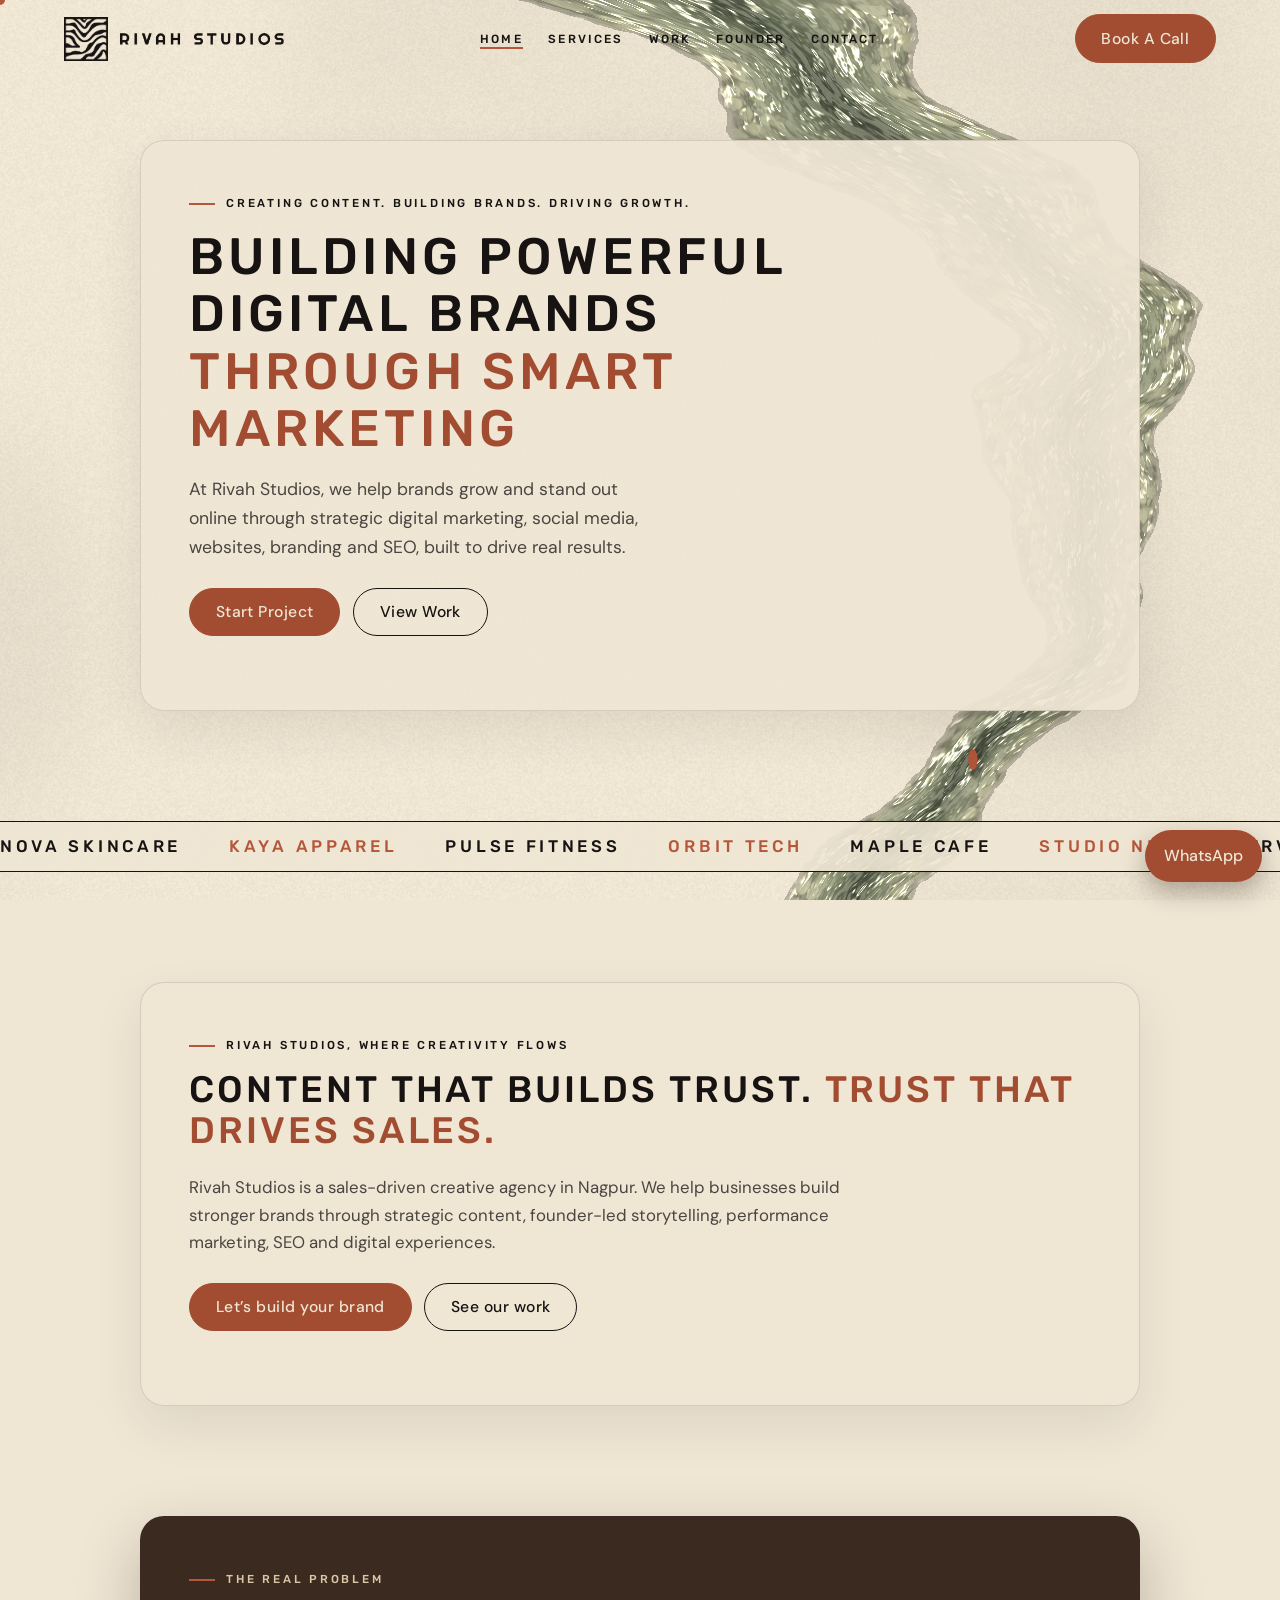
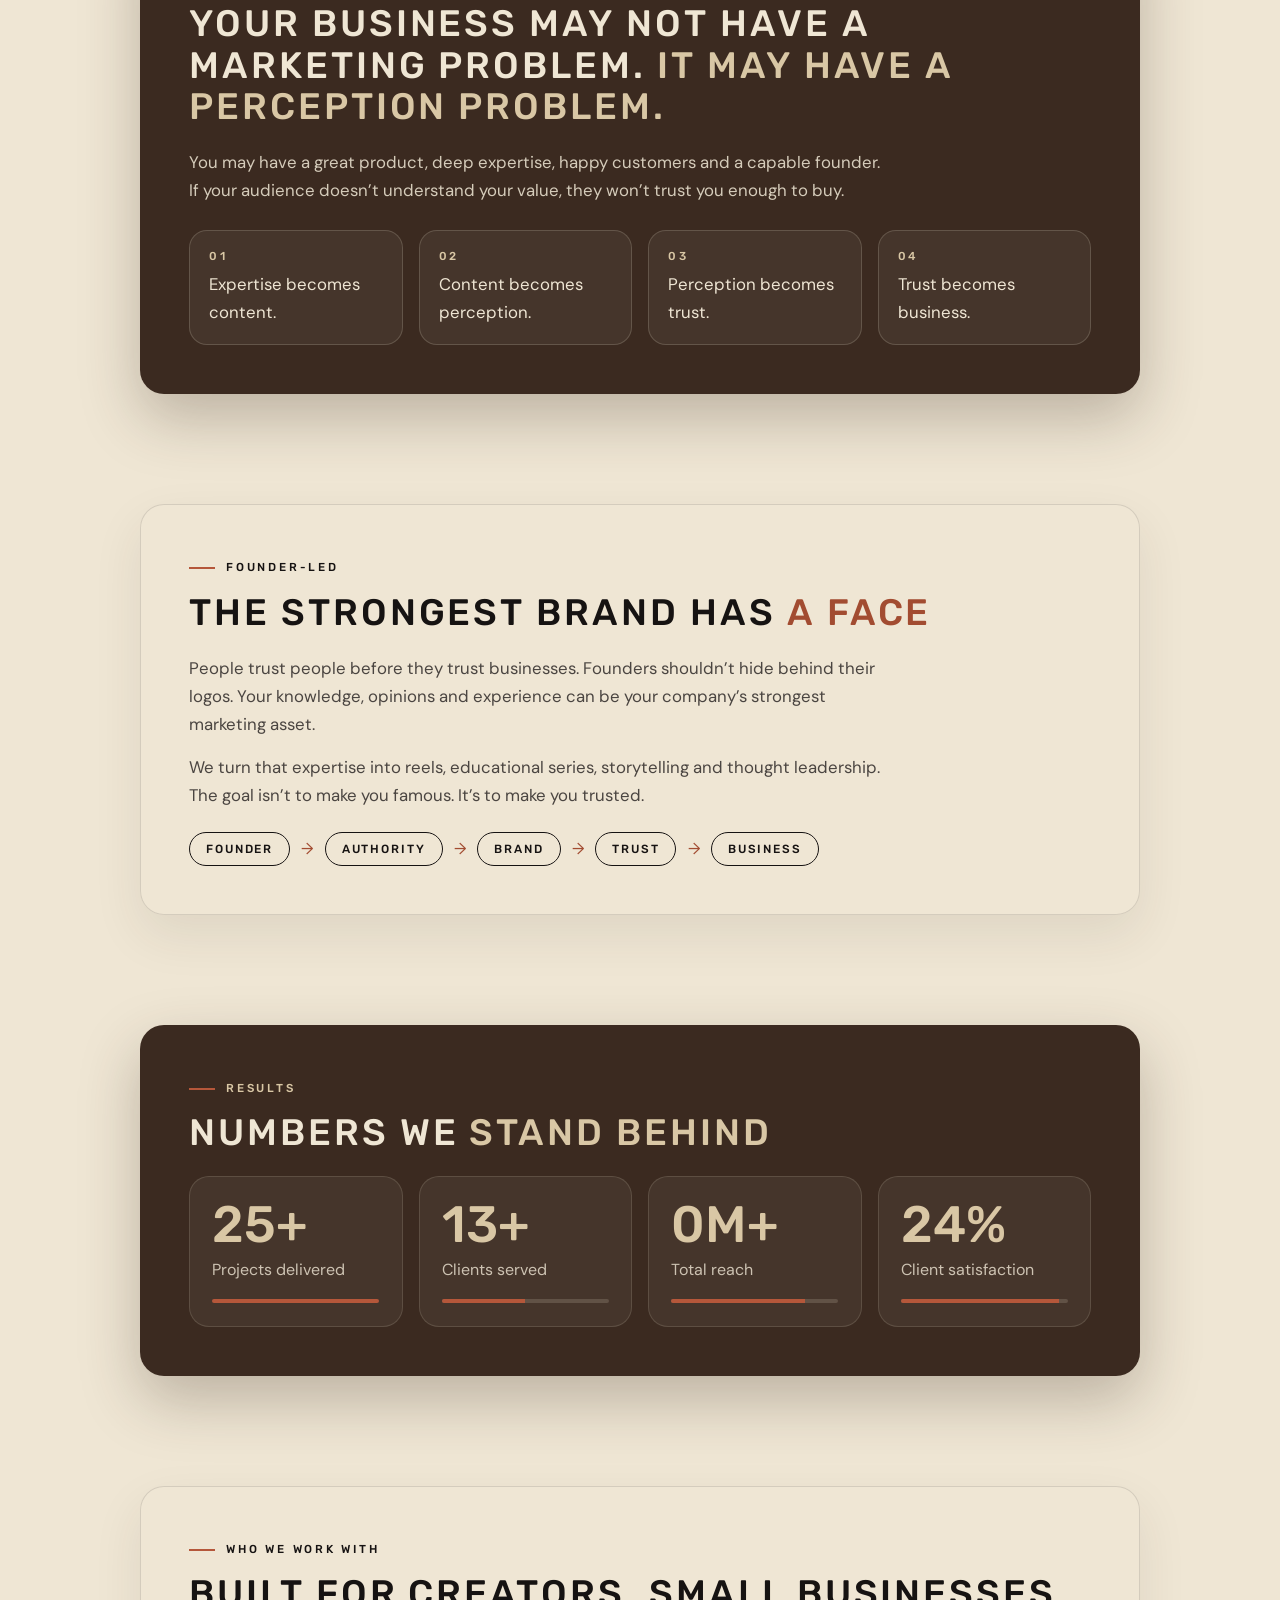
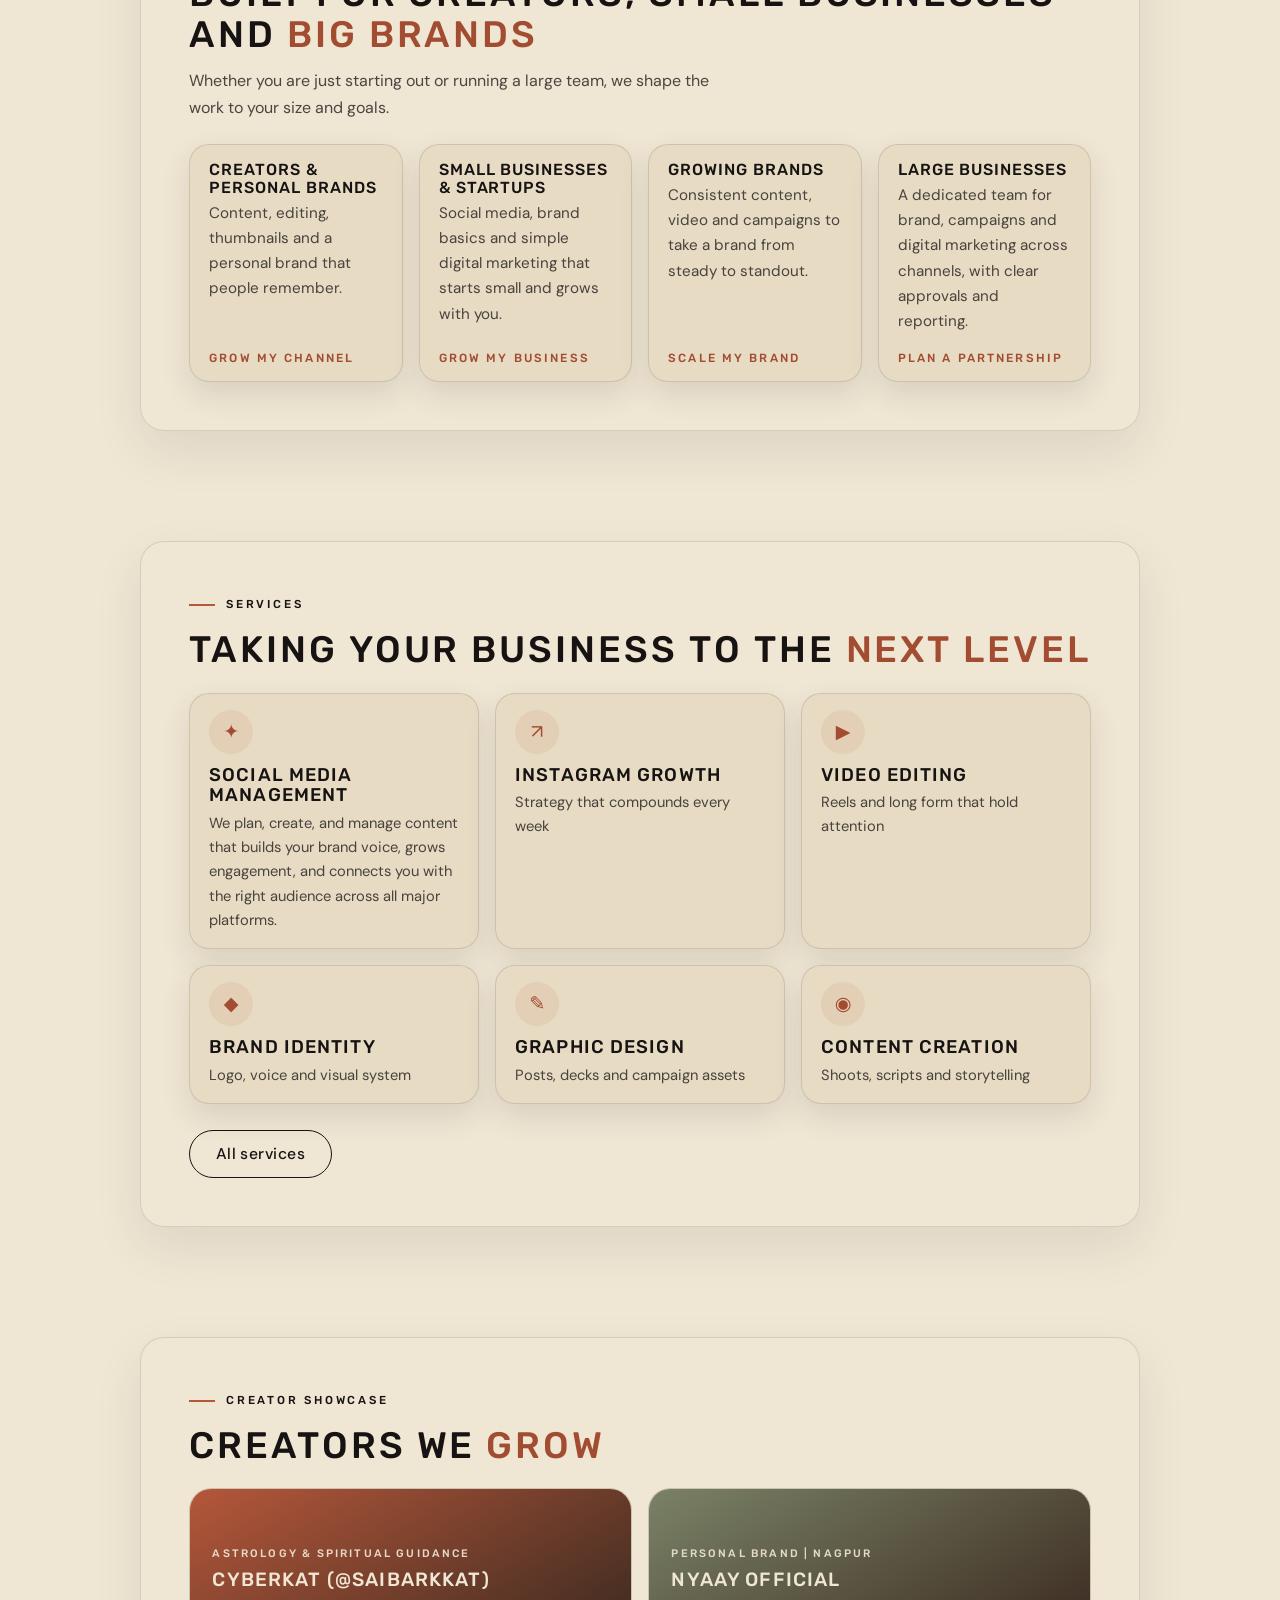
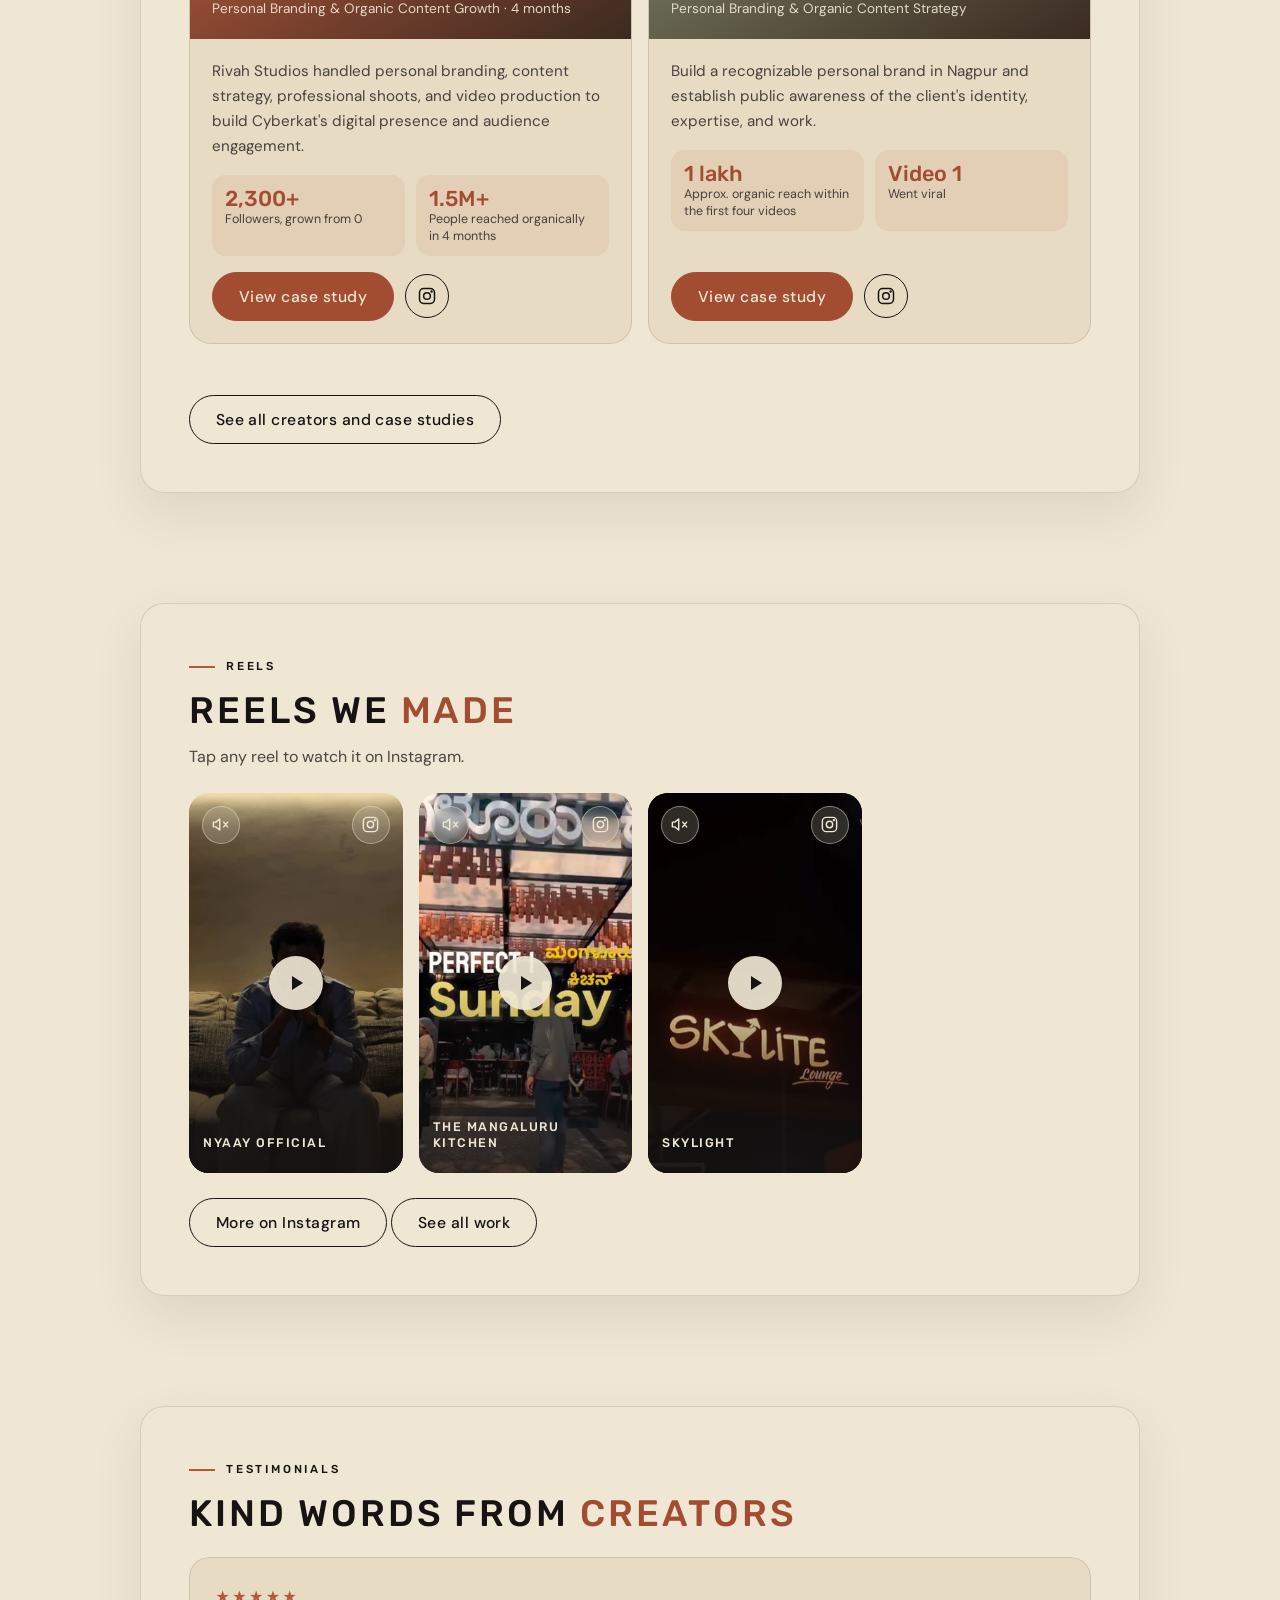
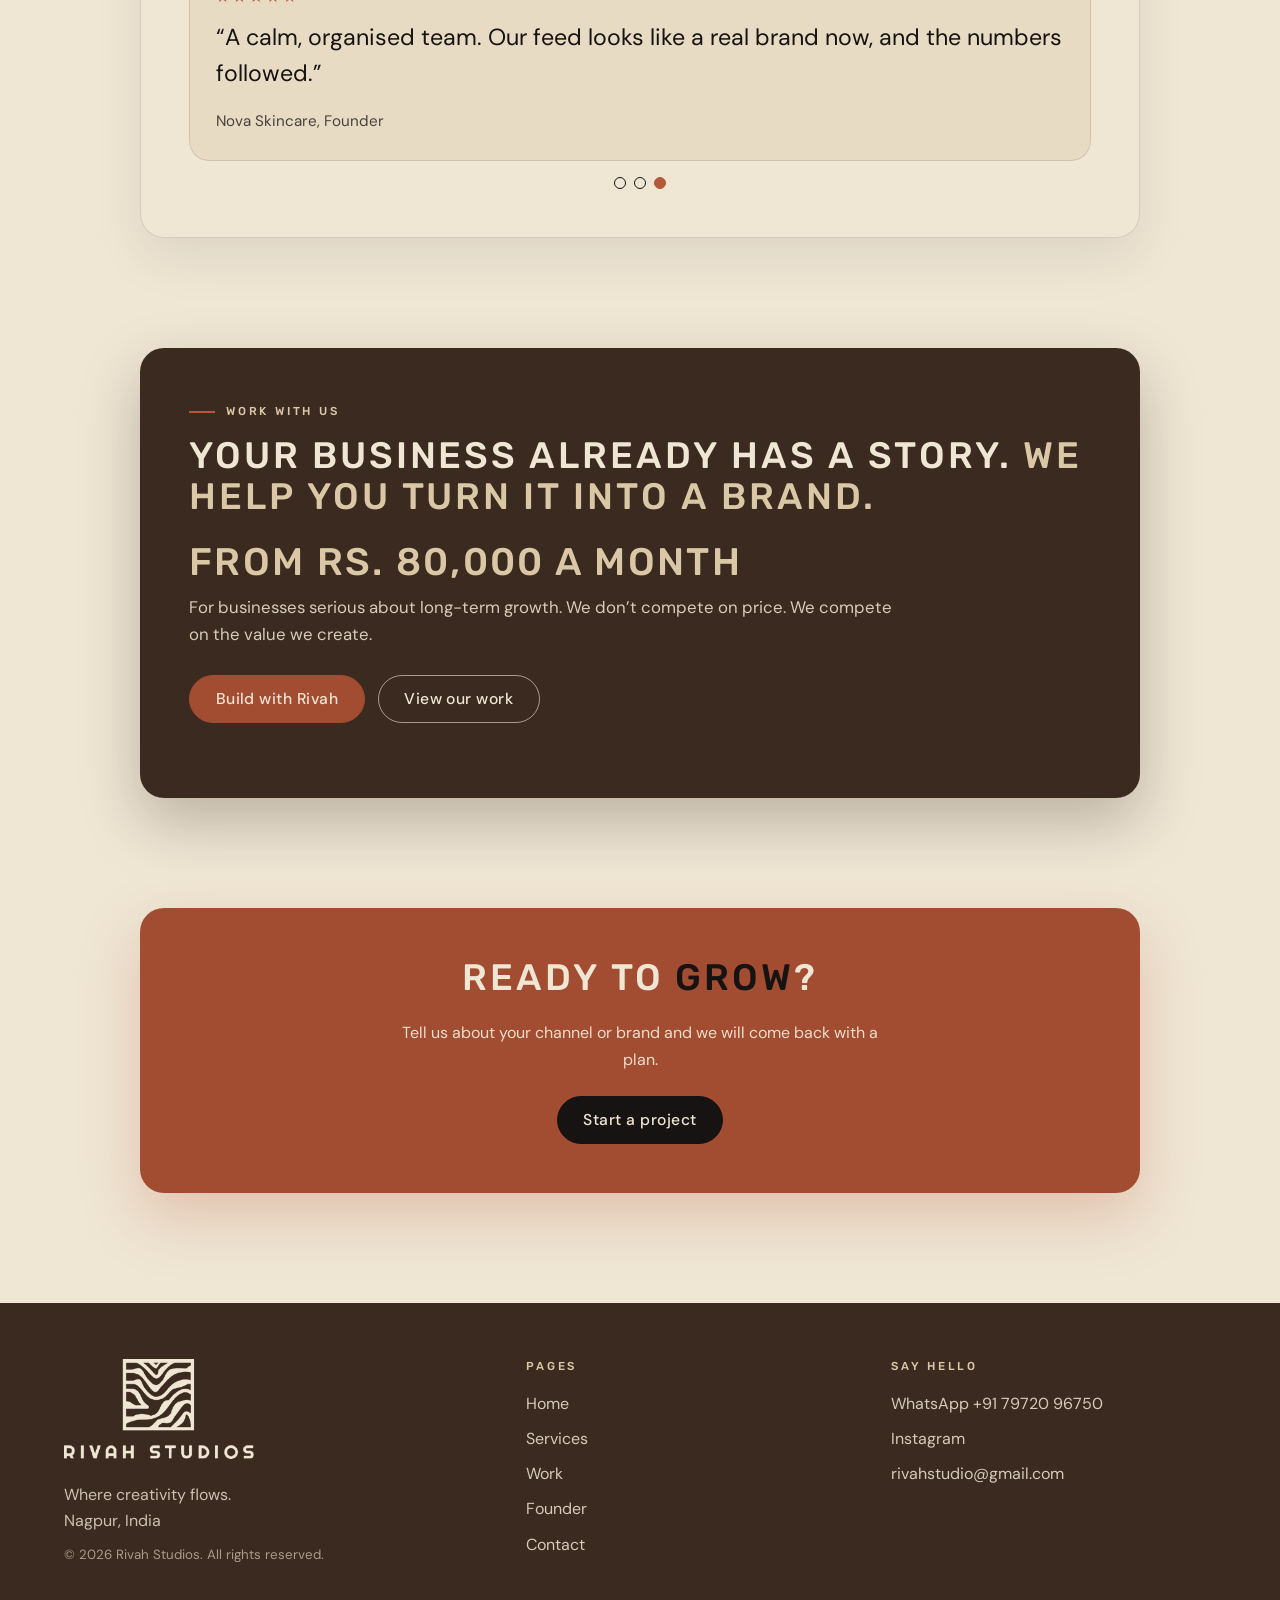
==== commit bd8f629a: "Fix cache" ====
--- a/rivah-studios/index.html
+++ b/rivah-studios/index.html
@@ -46,11 +46,7 @@
 <div><span class="tag">Creating Content. Building Brands. Driving Growth.</span>
 <h1>Building Powerful Digital Brands <em>Through Smart Marketing</em></h1>
 <p>At Rivah Studios, we help brands grow and stand out online through strategic digital marketing, social media, websites, branding and SEO, built to drive real results.</p>
-<div class="cta"><a class="btn" href="contact.html">Start Project</a><a class="btn o" href="work.html">View Work</a></div>
-<div class="stats"><div><b data-n="100" data-s="+">0</b><span>Projects</span></div><div><b data-n="50" data-s="+">0</b><span>Clients</span></div><div><b data-n="1" data-s="M+">0</b><span>Reach</span></div><div><b data-n="95" data-s="%">0</b><span>Satisfaction</span></div></div></div>
-<div class="fl"><div class="card c1"><small>Instagram reach</small><b>+248%</b><div class="bars"><i style="height:30%"></i><i style="height:45%"></i><i style="height:40%"></i><i style="height:65%"></i><i style="height:80%"></i><i style="height:100%"></i></div></div>
-<div class="card c2"><small>Latest reel</small><b>1.2M views</b><small>6.8% engagement</small></div>
-<div class="card c3"><small>New followers this month</small><b>+18.4K</b></div></div>
+<div class="cta"><a class="btn" href="contact.html">Start Project</a><a class="btn o" href="work.html">View Work</a></div></div>
 </section>
 
 <div class="mq" id="clients"><div id="mq"></div></div>
--- a/rivah-studios/css/components.css
+++ b/rivah-studios/css/components.css
@@ -171,3 +171,11 @@
 .fi svg{width:20px;height:20px}
 dialog ul{margin:.3rem 0 0;padding-left:1.1rem}
 @media (min-width:1000px){.fg{grid-template-columns:repeat(2,1fr)}}
+@media (min-width:1000px){.fg .fc:last-child:nth-child(odd){grid-column:1/-1}}
+.reel .rl{position:absolute;inset:0;z-index:2;display:block;color:inherit;text-decoration:none}
+.reel .snd{position:absolute;left:.8rem;top:.8rem;z-index:3;width:38px;height:38px;border-radius:50%;background:rgba(239,230,212,.18);border:1px solid rgba(239,230,212,.45);color:var(--cream);display:grid;place-items:center;cursor:pointer;padding:0;backdrop-filter:blur(6px);-webkit-backdrop-filter:blur(6px);transition:background .3s}
+.reel .snd:hover,.reel .snd.on{background:var(--terra-d);border-color:var(--terra-d)}
+.reel .snd svg{width:19px;height:19px}
+.reel .snd .s-on,.reel .snd.on .s-off{display:none}
+.reel .snd.on .s-on{display:block}
+.reel .rl .bt{position:absolute;left:.9rem;right:.9rem;bottom:.9rem}
--- a/rivah-studios/css/pages/home.css
+++ b/rivah-studios/css/pages/home.css
@@ -33,3 +33,5 @@
 .fl .c3 b{color:var(--ink)}
 .fl .c2{width:52%}
 .fl .c3{width:44%}
+.hero{grid-template-columns:1fr}
+.hero>div{max-width:46rem}
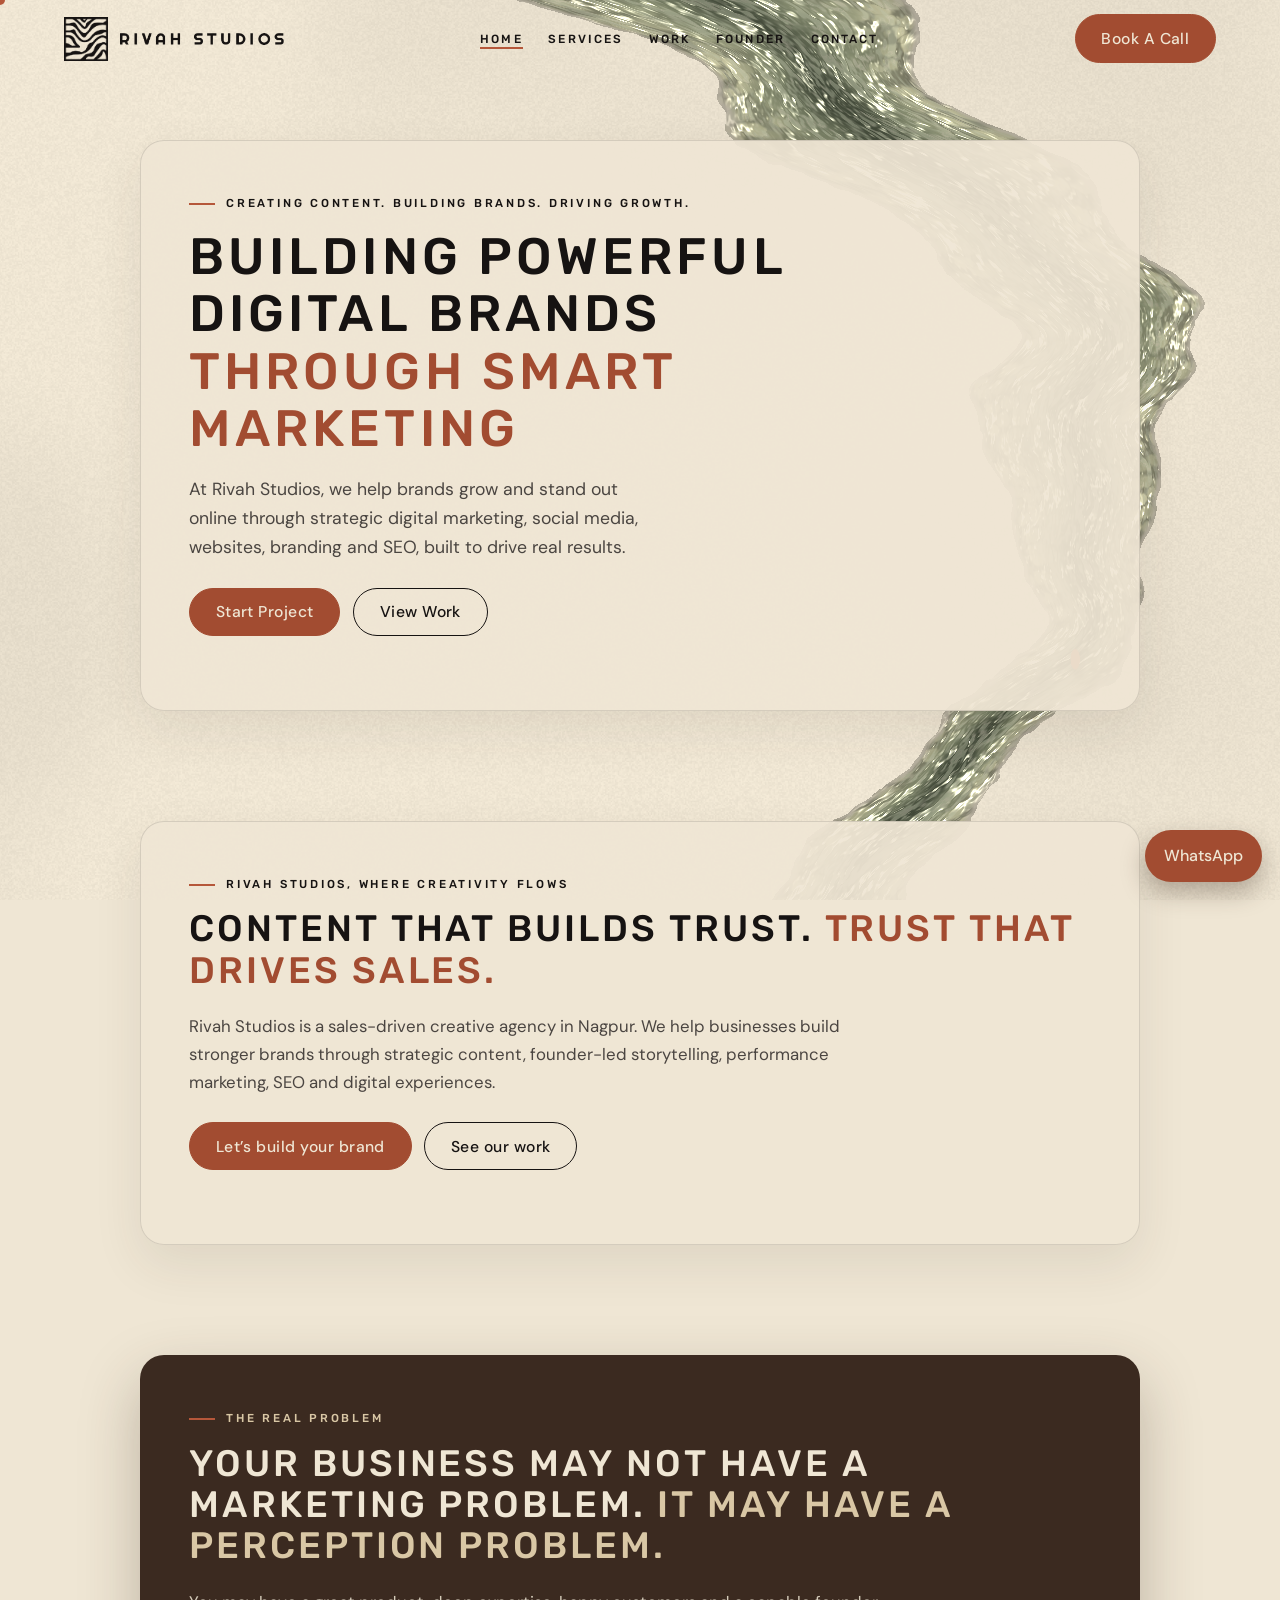
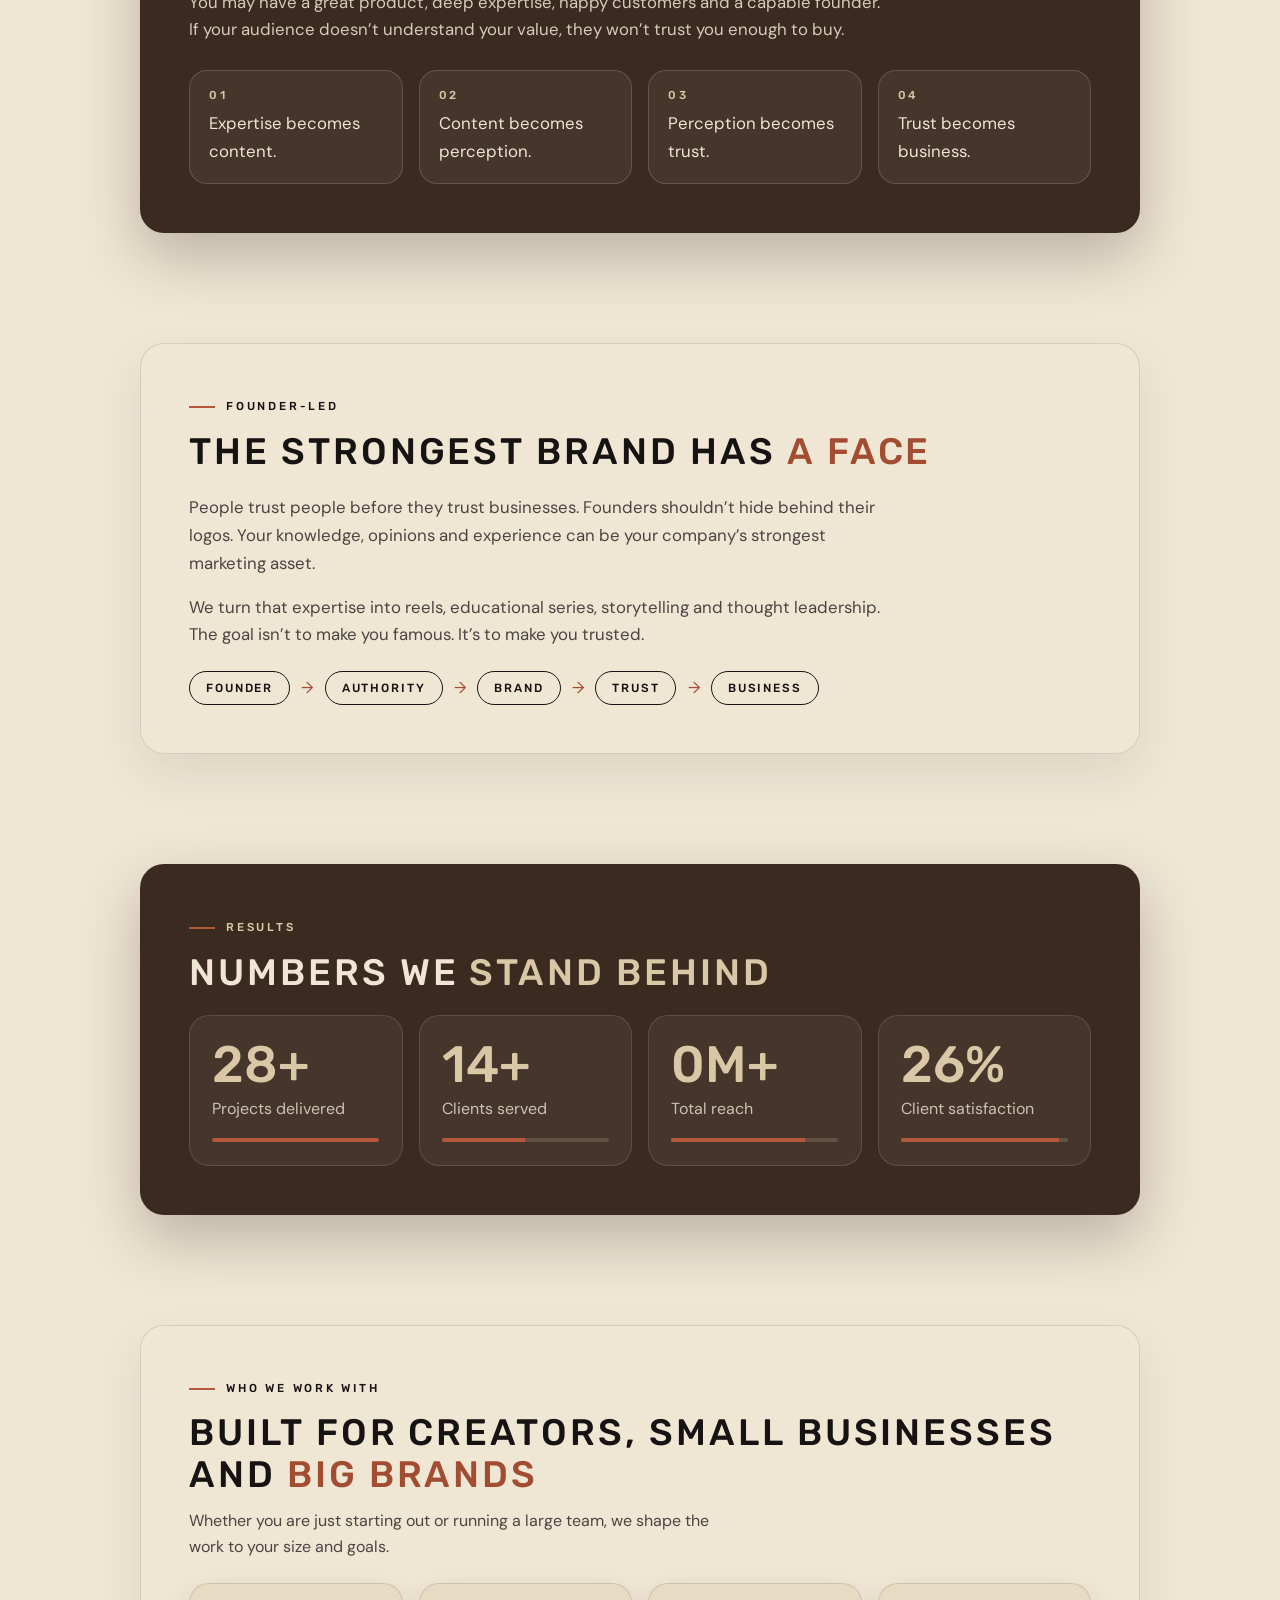
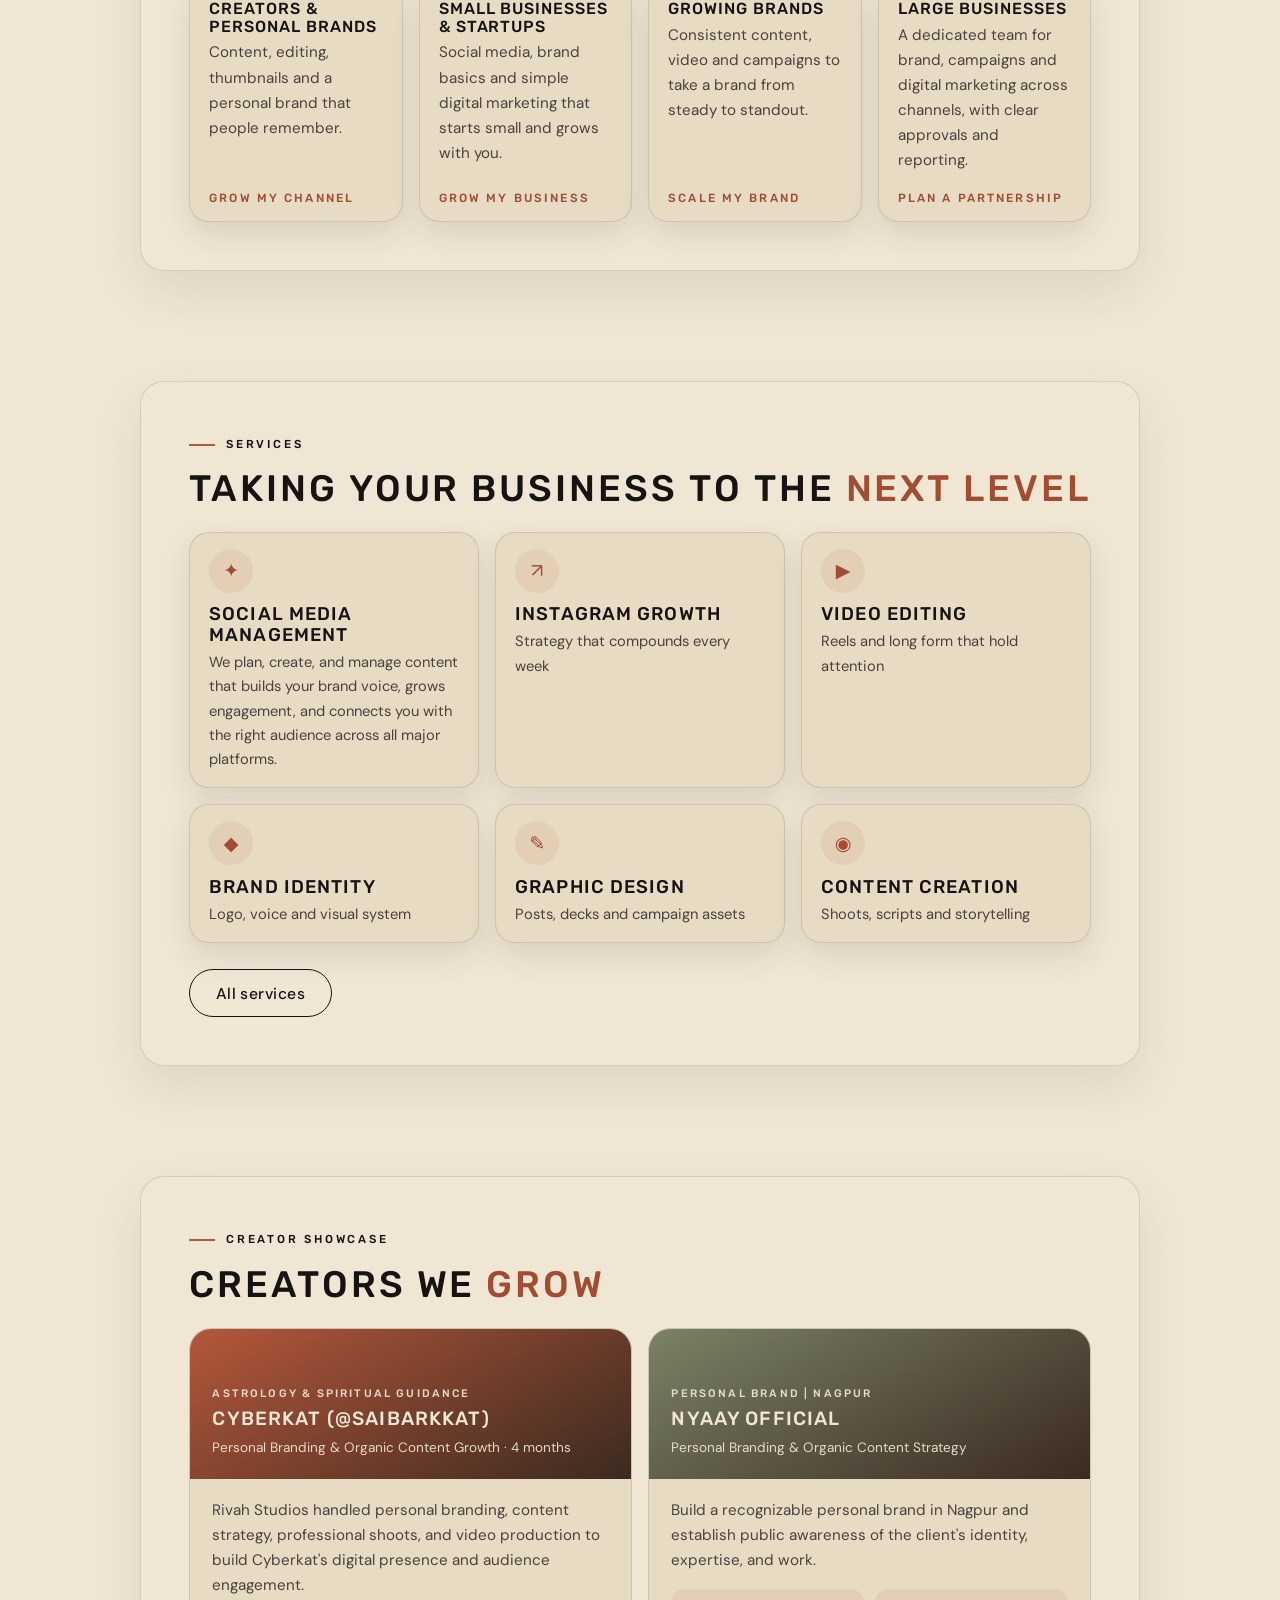
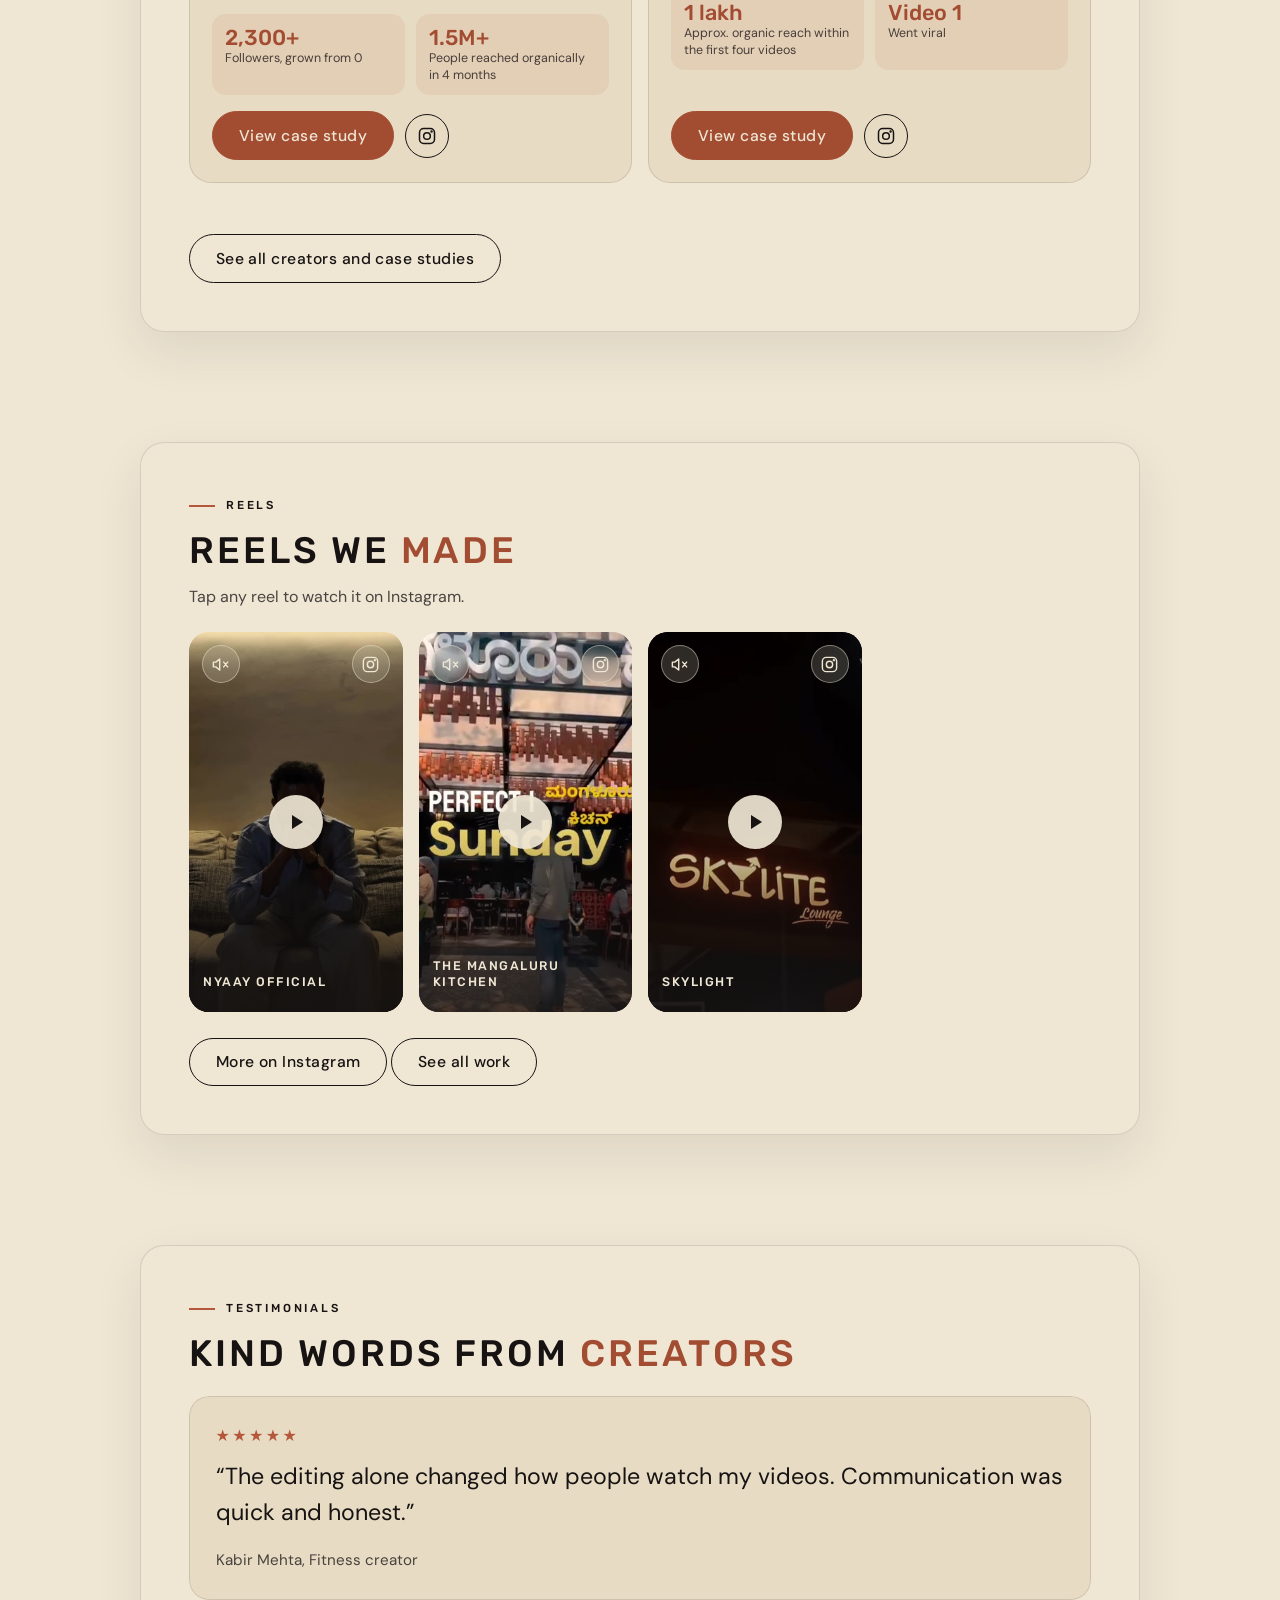
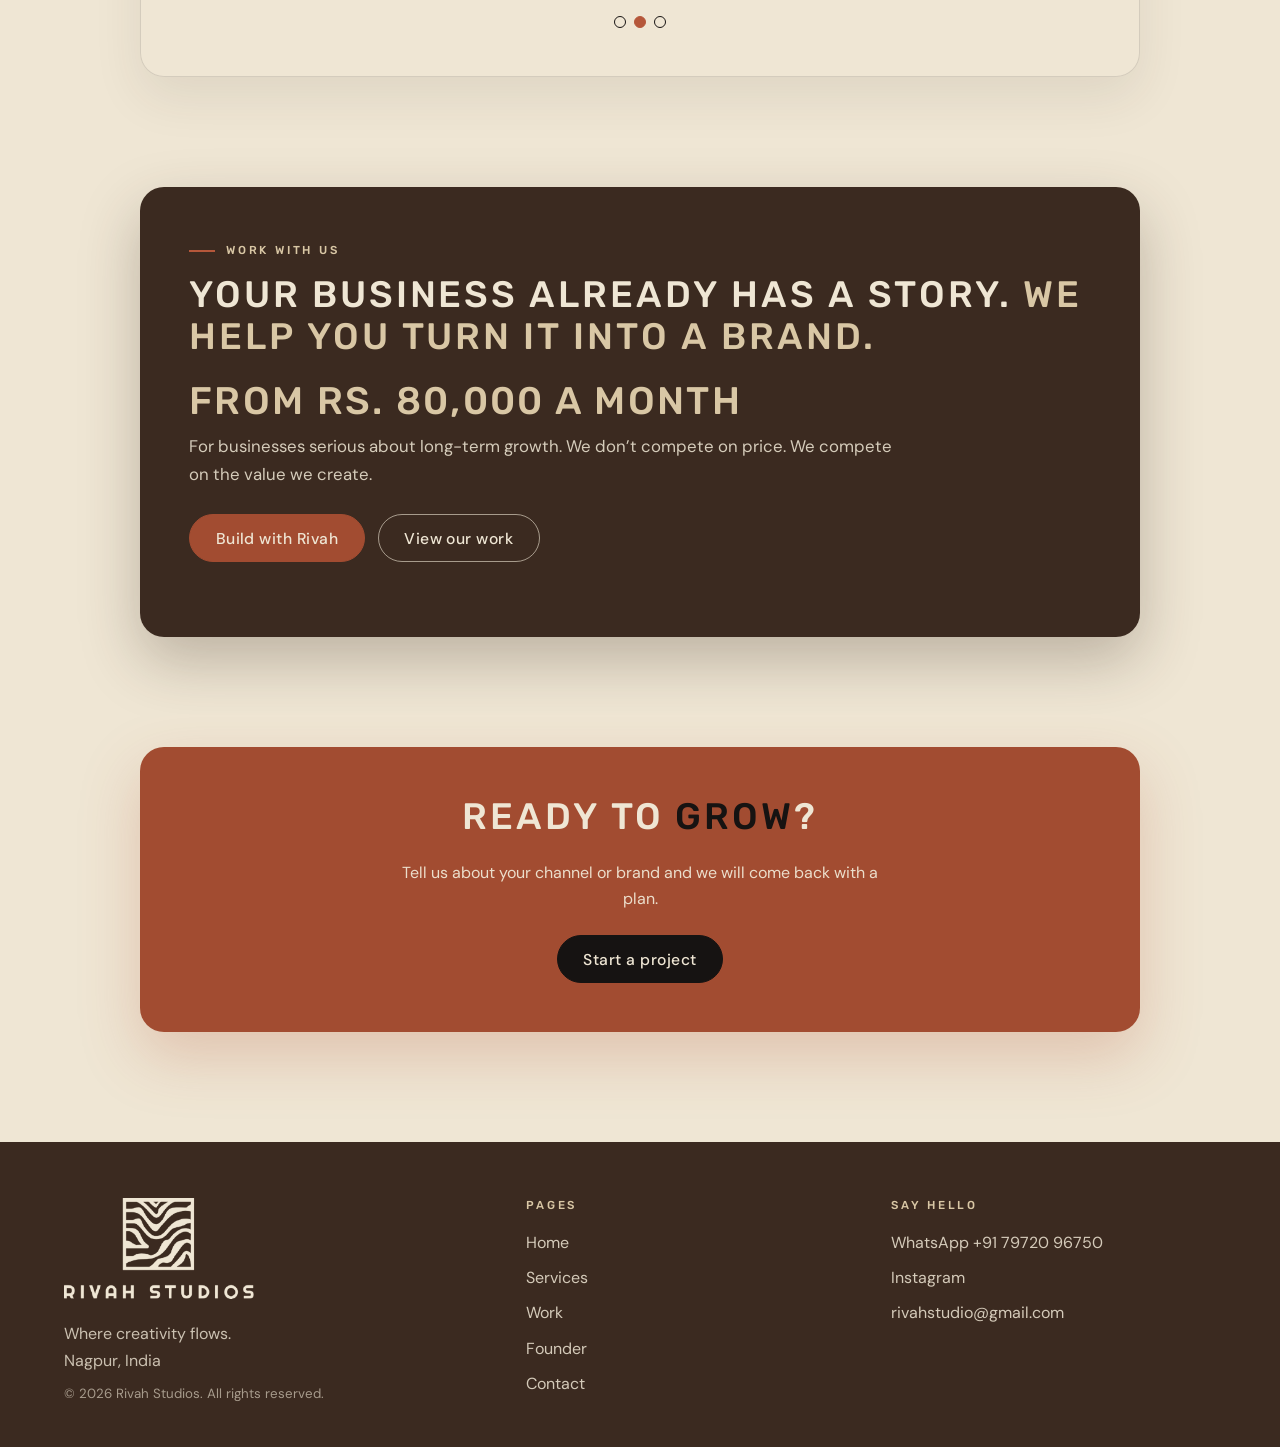
==== commit 64f7ee6c: "Remove client marquee" ====
--- a/rivah-studios/index.html
+++ b/rivah-studios/index.html
@@ -49,7 +49,7 @@
 <div class="cta"><a class="btn" href="contact.html">Start Project</a><a class="btn o" href="work.html">View Work</a></div></div>
 </section>
 
-<div class="mq" id="clients"><div id="mq"></div></div>
+
 
 <section id="intro" class="panel rv"><span class="tag">Rivah Studios, where creativity flows</span>
 <h2>Content that builds trust. <em>Trust that drives sales.</em></h2>
@@ -109,7 +109,6 @@
 <script src="js/core/utils.js" defer></script>
 <script src="js/river/river-shader.js" defer></script>
 <script src="js/components/loader.js" defer></script>
-<script src="js/components/marquee.js" defer></script>
 <script src="js/components/services.js" defer></script>
 <script src="js/components/creators.js" defer></script>
 <script src="js/components/testimonials.js" defer></script>
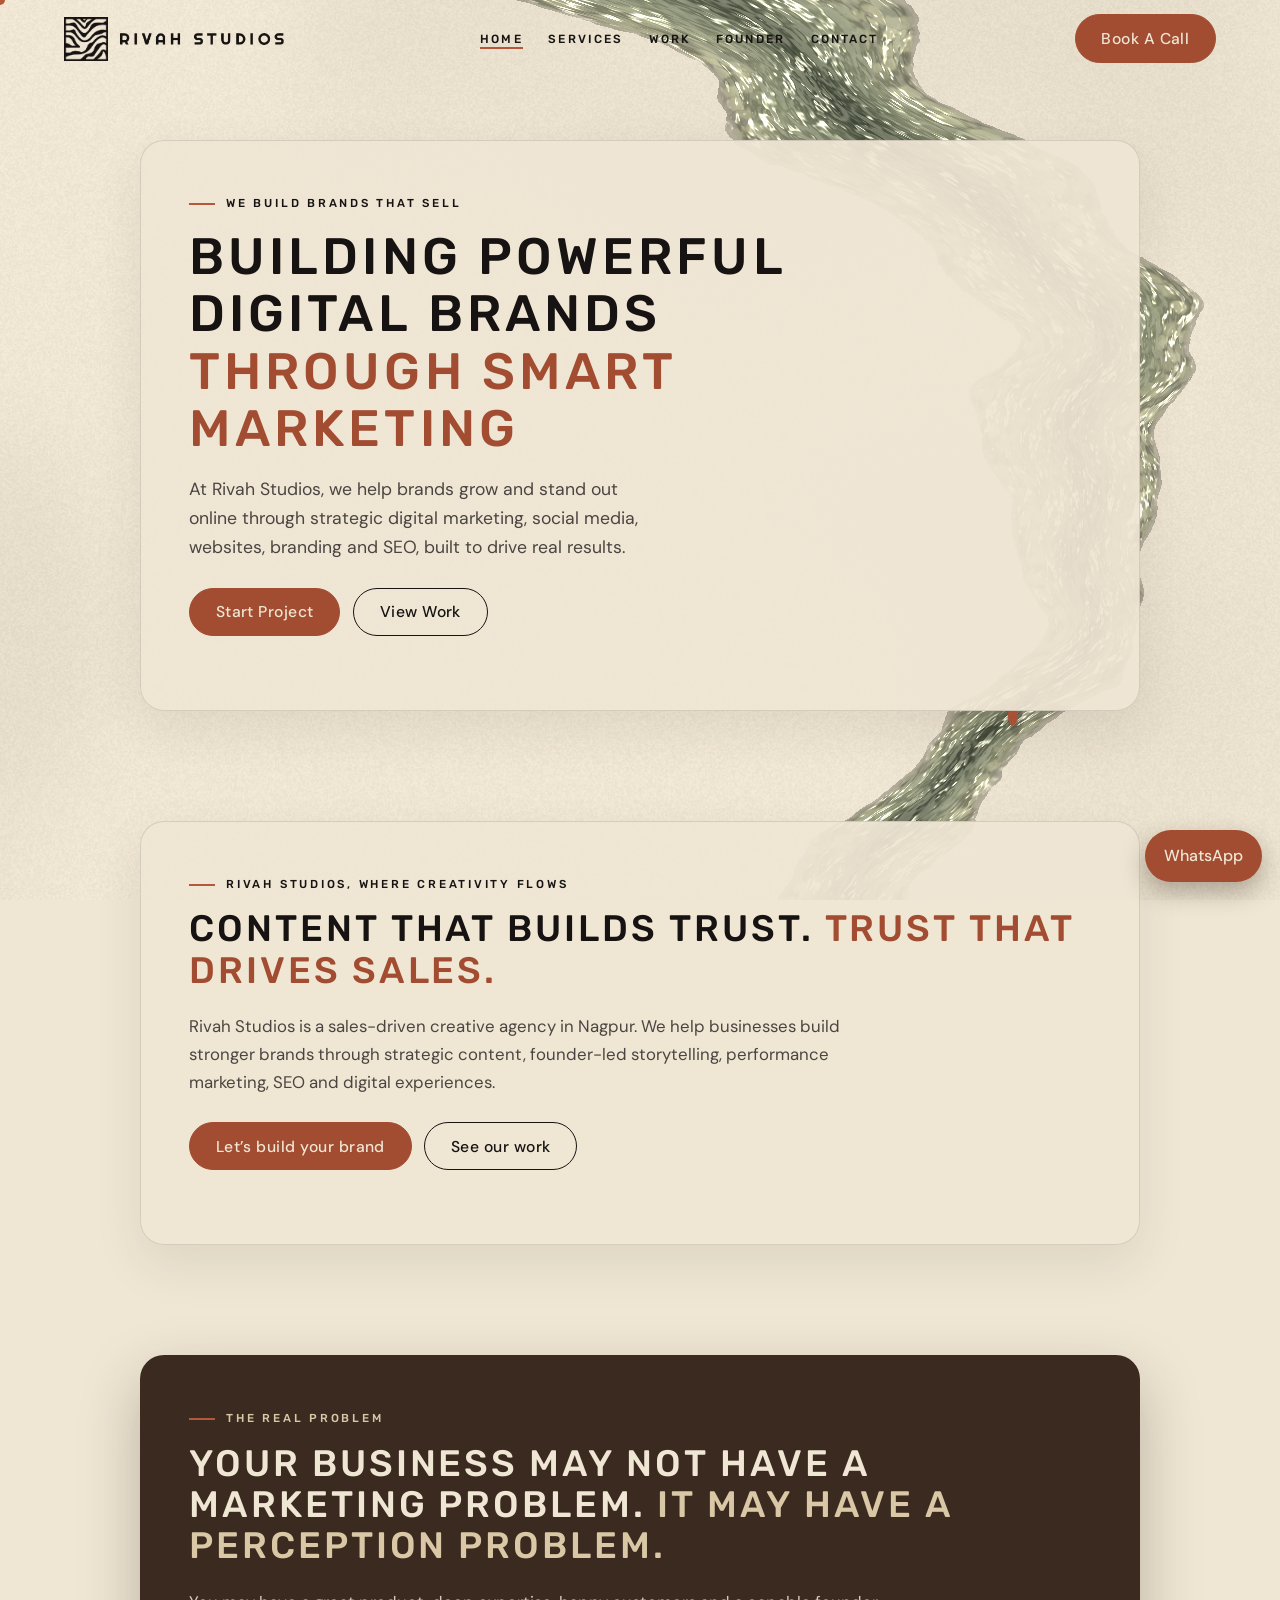
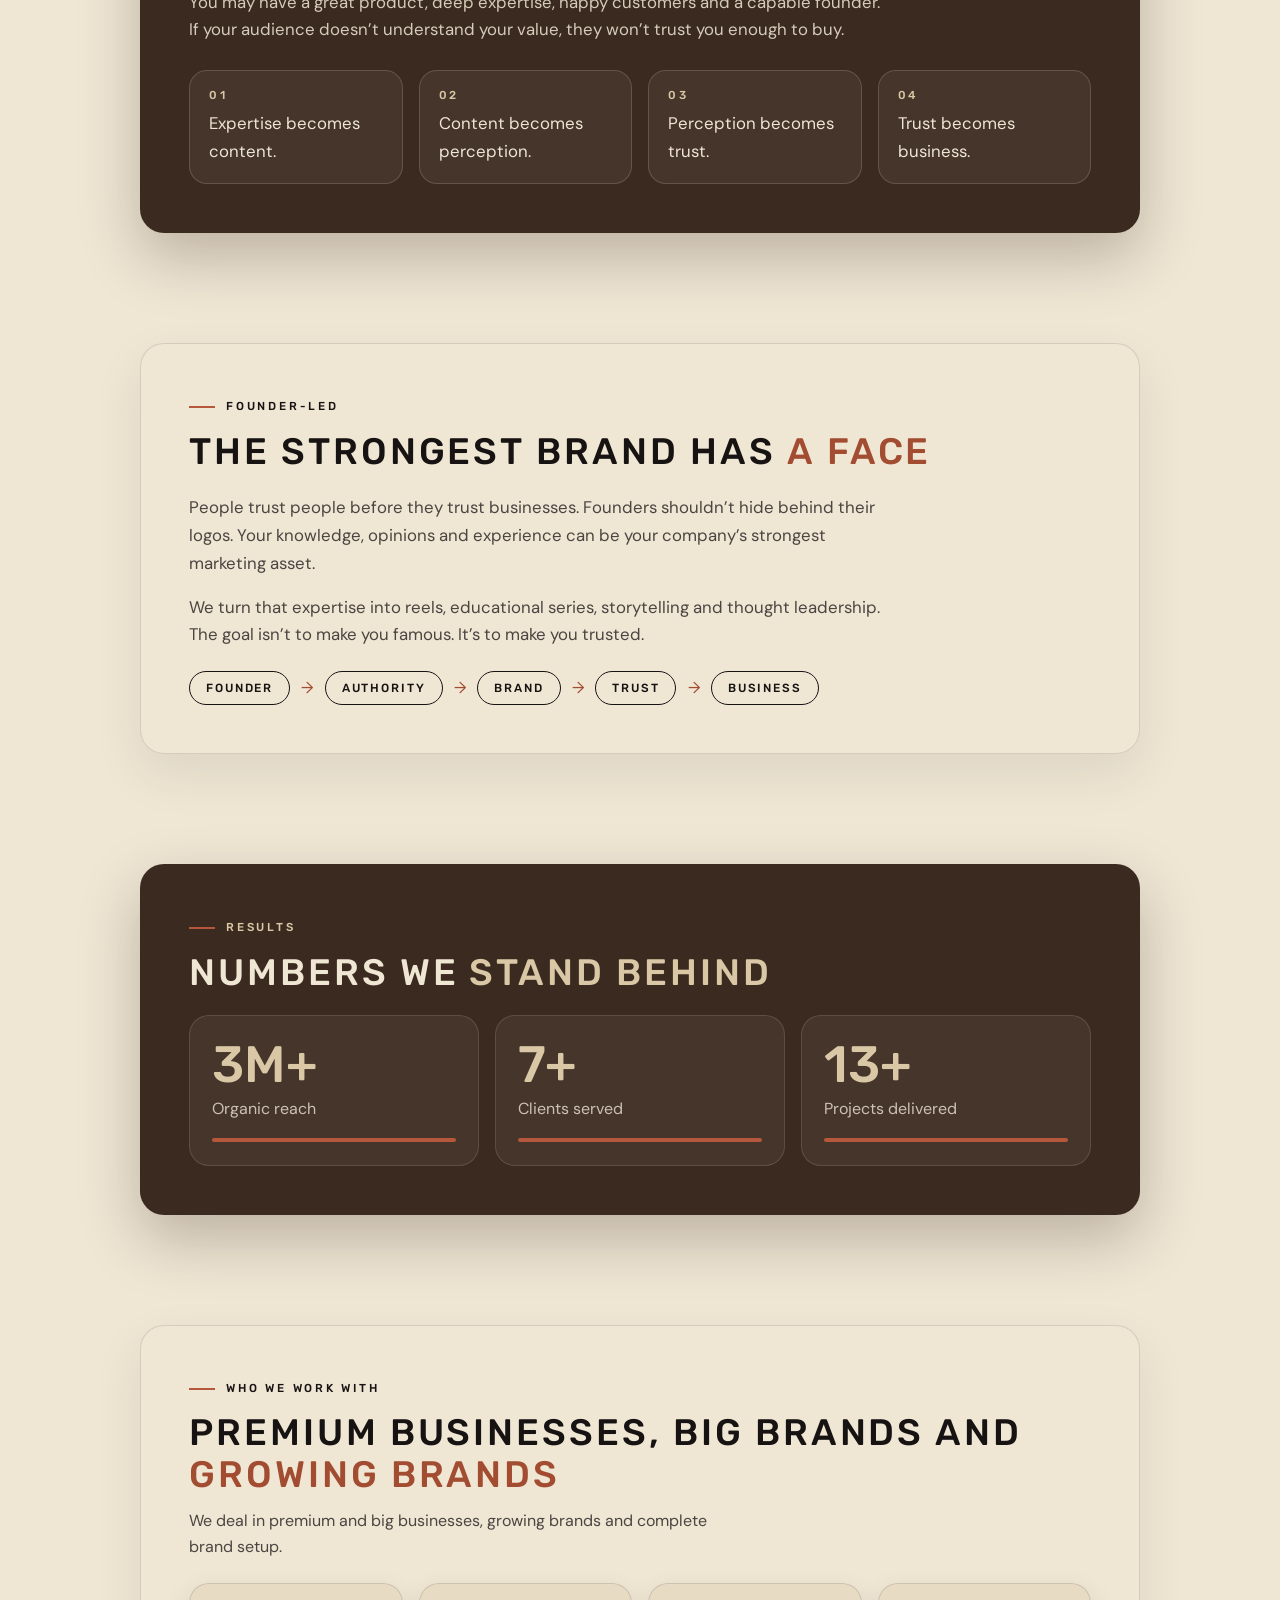
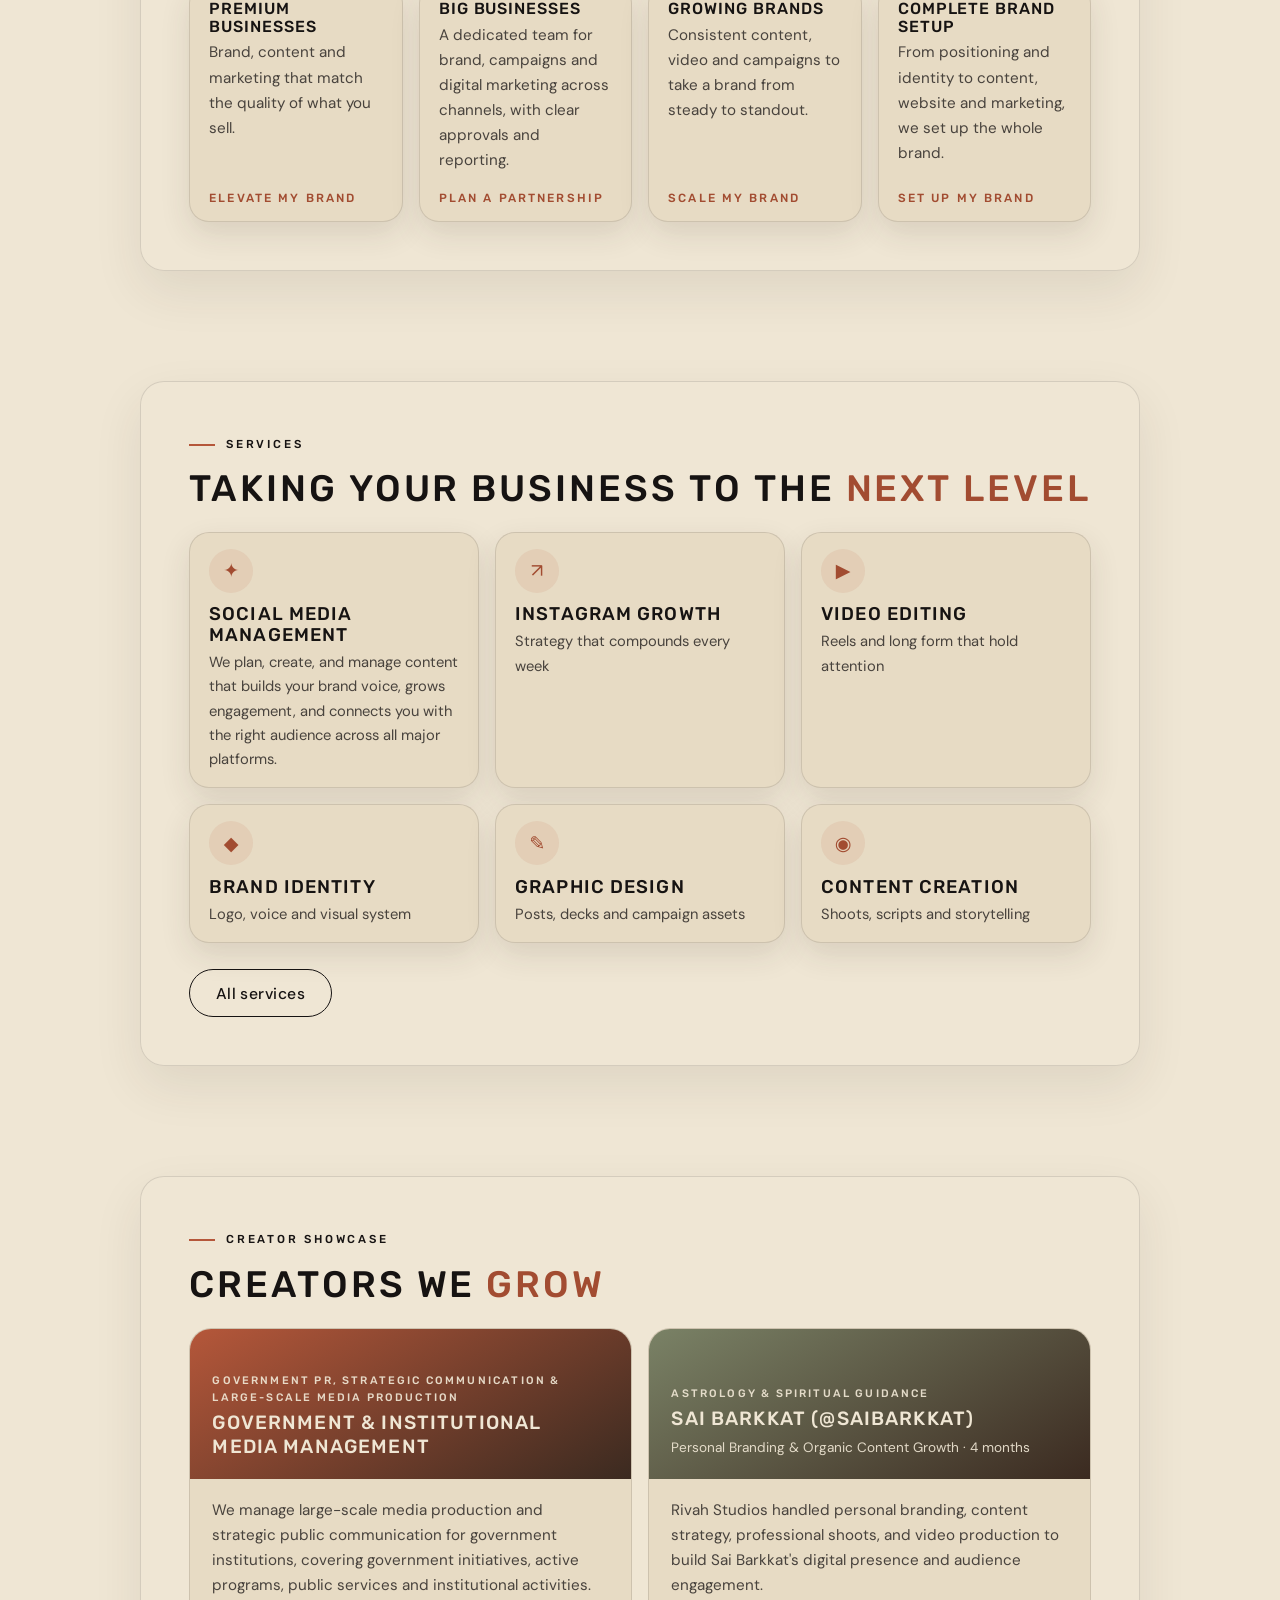
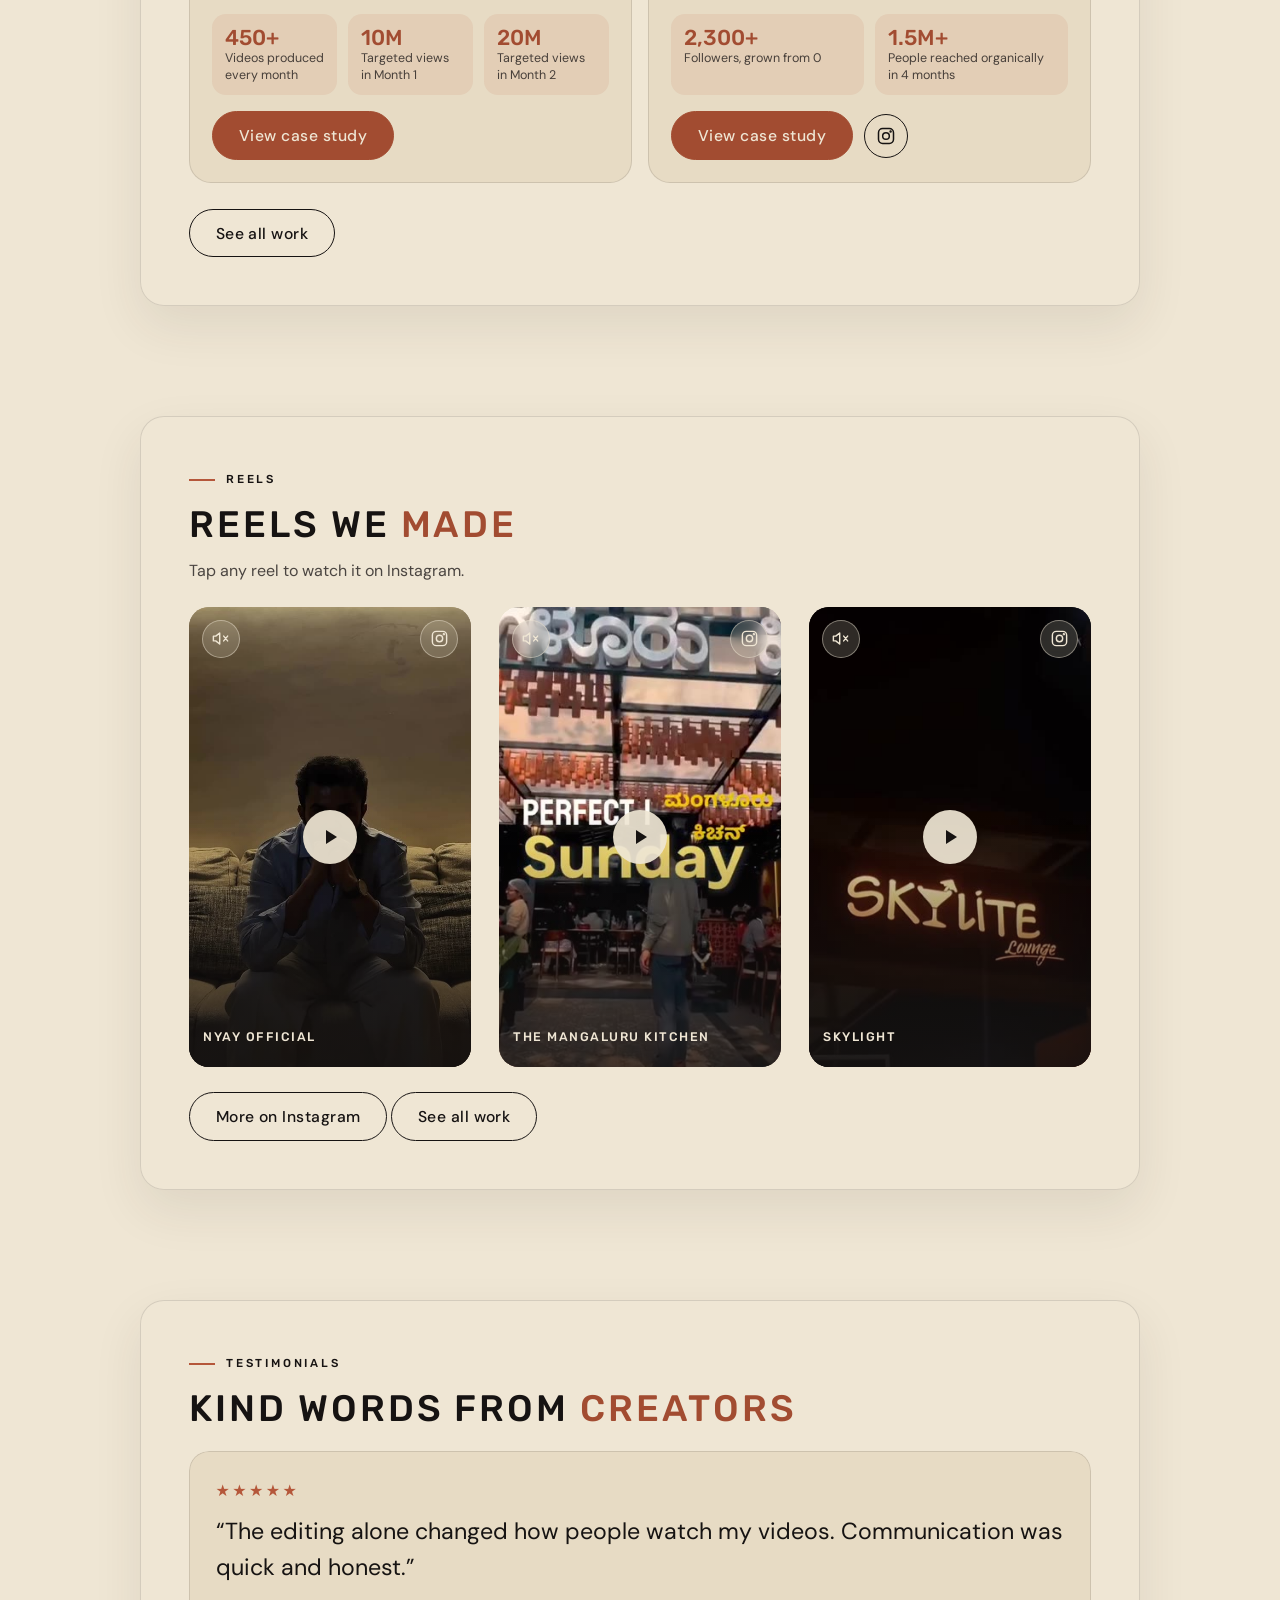
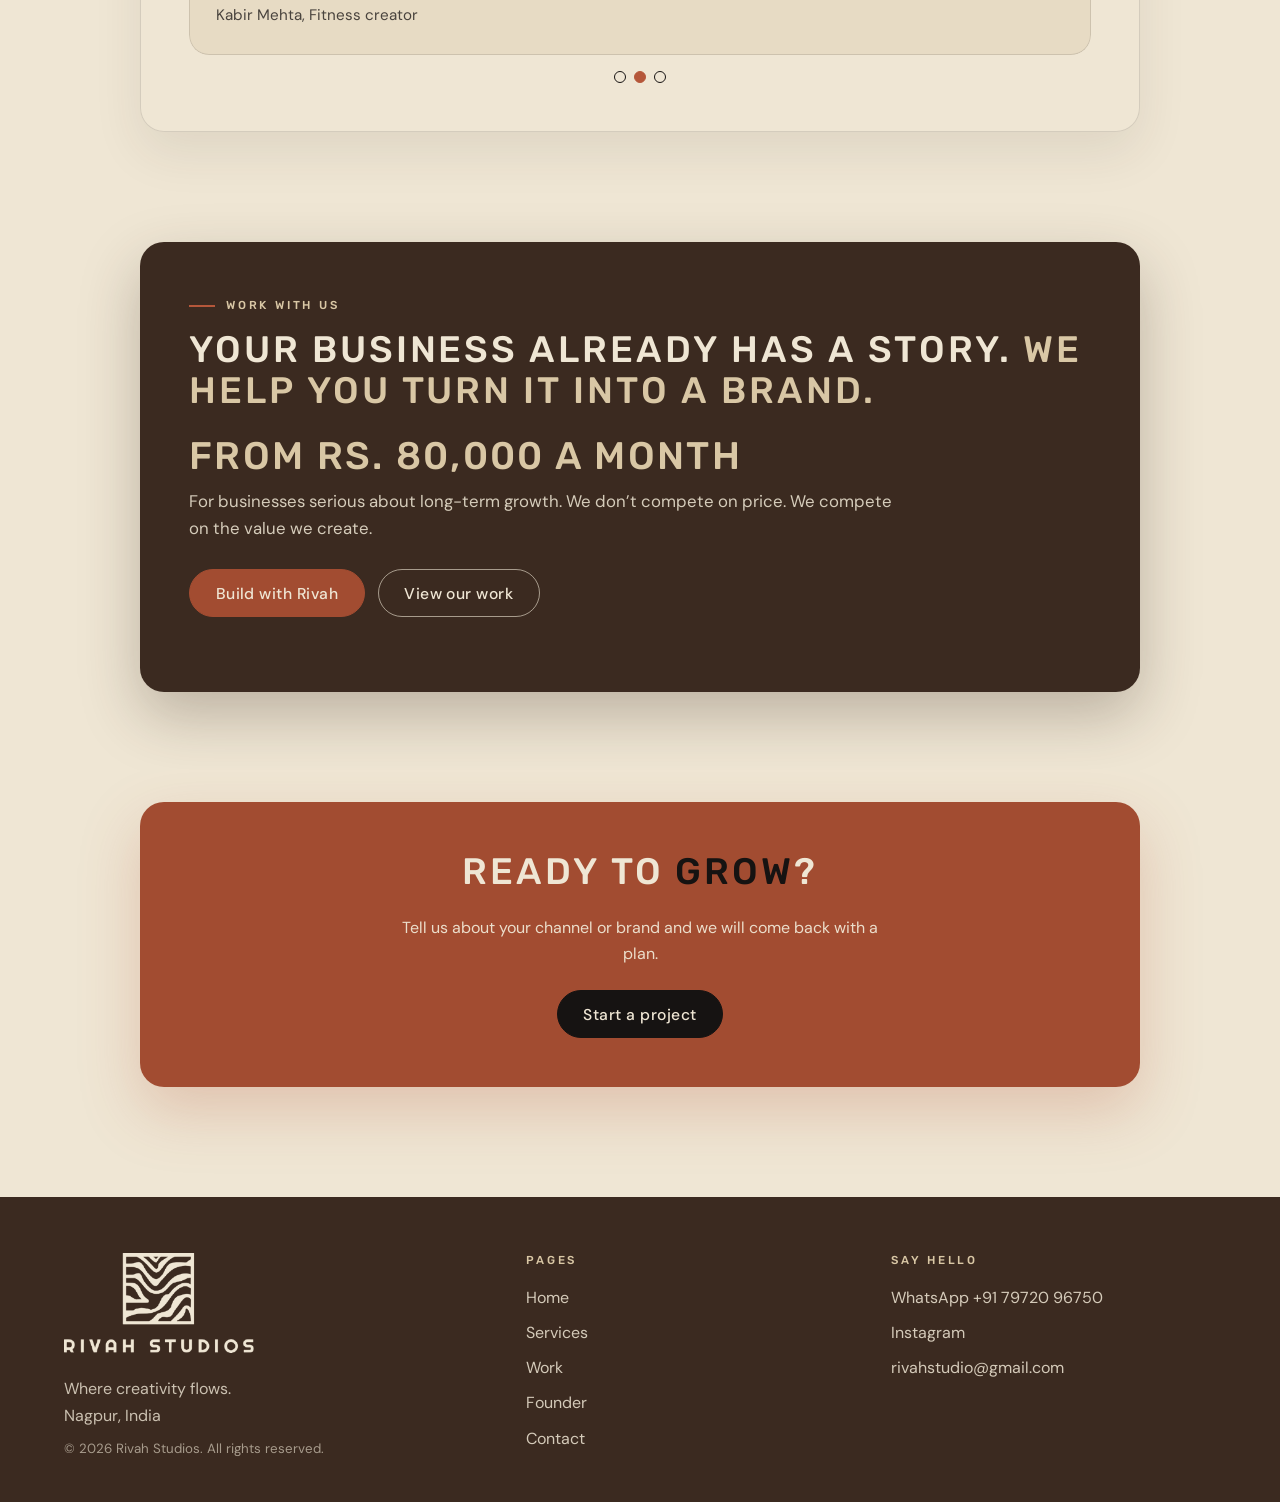
==== commit 42497ba3: "Reel stuff" ====
--- a/rivah-studios/index.html
+++ b/rivah-studios/index.html
@@ -43,13 +43,11 @@
 <div class="nr"><a class="btn nc" data-wa="call" href="https://wa.me/917972096750?text=Hi%20Rivah%20Studios%2C%20I%20would%20like%20to%20book%20a%20call." target="_blank" rel="noopener">Book A Call</a><button class="bg" id="bg" aria-label="Menu" aria-expanded="false">☰</button></div></nav>
 <main id="main">
 <section id="home" class="panel hero rv">
-<div><span class="tag">Creating Content. Building Brands. Driving Growth.</span>
+<div><span class="tag">We build brands that sell</span>
 <h1>Building Powerful Digital Brands <em>Through Smart Marketing</em></h1>
 <p>At Rivah Studios, we help brands grow and stand out online through strategic digital marketing, social media, websites, branding and SEO, built to drive real results.</p>
 <div class="cta"><a class="btn" href="contact.html">Start Project</a><a class="btn o" href="work.html">View Work</a></div></div>
 </section>
-
-
 
 <section id="intro" class="panel rv"><span class="tag">Rivah Studios, where creativity flows</span>
 <h2>Content that builds trust. <em>Trust that drives sales.</em></h2>
@@ -68,22 +66,22 @@
 <div class="chain" aria-label="Founder to Authority to Brand to Trust to Business"><span>Founder</span><i>→</i><span>Authority</span><i>→</i><span>Brand</span><i>→</i><span>Trust</span><i>→</i><span>Business</span></div></section>
 
 <section id="results" class="panel dark rv"><span class="tag">Results</span><h2>Numbers we <em>stand behind</em></h2>
-<div class="rg"><div class="rc"><b data-n="100" data-s="+">0</b><span>Projects delivered</span><i class="pb" style="--w:100%"></i></div><div class="rc"><b data-n="50" data-s="+">0</b><span>Clients served</span><i class="pb" style="--w:50%"></i></div><div class="rc"><b data-n="1" data-s="M+">0</b><span>Total reach</span><i class="pb" style="--w:80%"></i></div><div class="rc"><b data-n="95" data-s="%">0</b><span>Client satisfaction</span><i class="pb" style="--w:95%"></i></div></div></section>
+<div class="rg"><div class="rc"><b data-n="10" data-s="M+">0</b><span>Organic reach</span><i class="pb" style="--w:100%"></i></div><div class="rc"><b data-n="20" data-s="+">0</b><span>Clients served</span><i class="pb" style="--w:100%"></i></div><div class="rc"><b data-n="40" data-s="+">0</b><span>Projects delivered</span><i class="pb" style="--w:100%"></i></div></div></section>
 
-<section id="who" class="panel rv"><span class="tag">Who we work with</span><h2>Built for creators, small businesses and <em>big brands</em></h2>
-<p class="lead">Whether you are just starting out or running a large team, we shape the work to your size and goals.</p>
+<section id="who" class="panel rv"><span class="tag">Who we work with</span><h2>Premium businesses, big brands and <em>growing brands</em></h2>
+<p class="lead">We deal in premium and big businesses, growing brands and complete brand setup.</p>
 <div class="who">
-<div class="card"><h3>Creators &amp; personal brands</h3><p>Content, editing, thumbnails and a personal brand that people remember.</p><a data-wa="creator" href="https://wa.me/917972096750?text=Hi%20Rivah%20Studios%2C%20I%20am%20a%20creator%20and%20would%20like%20to%20grow%20my%20content." target="_blank" rel="noopener">Grow my channel</a></div>
-<div class="card"><h3>Small businesses &amp; startups</h3><p>Social media, brand basics and simple digital marketing that starts small and grows with you.</p><a data-wa="small" href="https://wa.me/917972096750?text=Hi%20Rivah%20Studios%2C%20I%20run%20a%20small%20business%20and%20would%20like%20to%20know%20how%20you%20can%20help." target="_blank" rel="noopener">Grow my business</a></div>
+<div class="card"><h3>Premium businesses</h3><p>Brand, content and marketing that match the quality of what you sell.</p><a data-wa="premium" href="https://wa.me/917972096750?text=Hi%20Rivah%20Studios%2C%20we%20are%20a%20premium%20business%20and%20would%20like%20to%20discuss%20our%20brand%20and%20marketing." target="_blank" rel="noopener">Elevate my brand</a></div>
+<div class="card"><h3>Big businesses</h3><p>A dedicated team for brand, campaigns and digital marketing across channels, with clear approvals and reporting.</p><a data-wa="big" href="https://wa.me/917972096750?text=Hi%20Rivah%20Studios%2C%20we%20are%20a%20larger%20business%20and%20would%20like%20to%20discuss%20digital%20marketing." target="_blank" rel="noopener">Plan a partnership</a></div>
 <div class="card"><h3>Growing brands</h3><p>Consistent content, video and campaigns to take a brand from steady to standout.</p><a data-wa="brand" href="https://wa.me/917972096750?text=Hi%20Rivah%20Studios%2C%20I%20have%20a%20growing%20brand%20and%20would%20like%20to%20scale%20it." target="_blank" rel="noopener">Scale my brand</a></div>
-<div class="card"><h3>Large businesses</h3><p>A dedicated team for brand, campaigns and digital marketing across channels, with clear approvals and reporting.</p><a data-wa="big" href="https://wa.me/917972096750?text=Hi%20Rivah%20Studios%2C%20we%20are%20a%20larger%20business%20and%20would%20like%20to%20discuss%20digital%20marketing." target="_blank" rel="noopener">Plan a partnership</a></div>
+<div class="card"><h3>Complete brand setup</h3><p>From positioning and identity to content, website and marketing, we set up the whole brand.</p><a data-wa="setup" href="https://wa.me/917972096750?text=Hi%20Rivah%20Studios%2C%20we%20need%20a%20complete%20brand%20setup%20and%20would%20like%20to%20discuss%20it." target="_blank" rel="noopener">Set up my brand</a></div>
 </div></section>
 
 <section id="services" class="panel rv"><span class="tag">Services</span><h2>Taking Your Business to the <em>Next Level</em></h2><div class="sv" id="sv" data-limit="6"></div><div class="more"><a class="btn o" href="services.html">All services</a></div></section>
 
 <section id="work" class="panel rv"><span class="tag">Creator showcase</span><h2>Creators we <em>grow</em></h2>
 <div class="fg" id="featured" data-limit="2"></div>
-<div class="grid" id="grid" data-limit="4"></div><div class="more"><a class="btn o" href="work.html">See all creators and case studies</a></div></section>
+<div class="more"><a class="btn o" href="work.html">See all work</a></div></section>
 
 <section id="reels" class="panel rv"><span class="tag">Reels</span><h2>Reels we <em>made</em></h2><p class="lead">Tap any reel to watch it on Instagram.</p>
 <div class="reels" id="reels-grid" data-limit="4"></div><div class="more"><a class="btn o" href="https://www.instagram.com/rivahstudios.in" target="_blank" rel="noopener">More on Instagram</a> <a class="btn o" href="work.html">See all work</a></div></section>
@@ -110,7 +108,6 @@
 <script src="js/river/river-shader.js" defer></script>
 <script src="js/components/loader.js" defer></script>
 <script src="js/components/services.js" defer></script>
-<script src="js/components/creators.js" defer></script>
 <script src="js/components/testimonials.js" defer></script>
 <script src="js/components/reels.js" defer></script>
 <script src="js/components/featured.js" defer></script>
@@ -120,4 +117,4 @@
 <script src="js/components/reveal.js" defer></script>
 <script src="js/river/river.js" defer></script>
 </body>
-</html>
+</html>
--- a/rivah-studios/css/components.css
+++ b/rivah-studios/css/components.css
@@ -102,7 +102,7 @@
 .btn:hover{background:var(--umber);border-color:var(--umber)}
 .btn{letter-spacing:.03em}
 .note{font-size:.85rem;color:var(--ink2);margin:0}
-.reels{display:grid;grid-template-columns:repeat(auto-fill,minmax(190px,1fr));gap:1rem}
+.reels{display:grid;grid-template-columns:repeat(auto-fill,minmax(190px,220px));column-gap:28px;row-gap:1rem}
 .reel{position:relative;aspect-ratio:9/16;border-radius:20px;overflow:hidden;display:block;color:var(--cream);text-decoration:none;isolation:isolate;transition:transform .5s cubic-bezier(.2,.8,.2,1)}
 .reel:hover{transform:translateY(-6px)}
 .reel .rm{position:absolute;inset:0;z-index:-1;display:block;font:500 .72rem var(--font-display);letter-spacing:.2em;text-transform:uppercase;text-align:left;padding:1.05rem 3.6rem 1rem 1rem;line-height:1.4}
@@ -179,3 +179,24 @@
 .reel .snd .s-on,.reel .snd.on .s-off{display:none}
 .reel .snd.on .s-on{display:block}
 .reel .rl .bt{position:absolute;left:.9rem;right:.9rem;bottom:.9rem}
+.reel{height:min(72vh,460px)}
+@media (max-width:700px){.reel{height:340px}}
+@media (max-width:700px){
+.reels{flex-direction:column;overflow:visible;gap:1.2rem;-webkit-mask-image:none;mask-image:none}
+.reel{width:100%;height:auto;aspect-ratio:var(--r,9/16)}
+}
+/* Desktop reel spacing fix */
+/* Desktop: proper spacing between reel cards */
+@media (min-width: 801px) {
+  #reels-grid.reels {
+    display: grid !important;
+    grid-template-columns: repeat(3, minmax(0, 1fr)) !important;
+    column-gap: 28px !important;
+    row-gap: 28px !important;
+  }
+
+  #reels-grid.reels > .reel {
+    width: 100% !important;
+    min-width: 0;
+  }
+}
--- a/rivah-studios/css/responsive.css
+++ b/rivah-studios/css/responsive.css
@@ -7,3 +7,20 @@
 @media (min-width:1400px){.panel{max-width:1080px}}
 @media (max-width:700px){footer{grid-template-columns:1fr;gap:2rem}}
 @media (max-width:480px){.btn{padding:.8rem 1.1rem;white-space:nowrap}}
+/* Mobile: Center reels in the Work section */
+@media (max-width: 800px) {
+  #reels-grid {
+    display: flex !important;
+    flex-direction: column !important;
+    align-items: center !important;
+    justify-content: center !important;
+    width: 100% !important;
+    margin-left: auto !important;
+    margin-right: auto !important;
+  }
+
+  #reels-grid > * {
+    margin-left: auto !important;
+    margin-right: auto !important;
+  }
+}
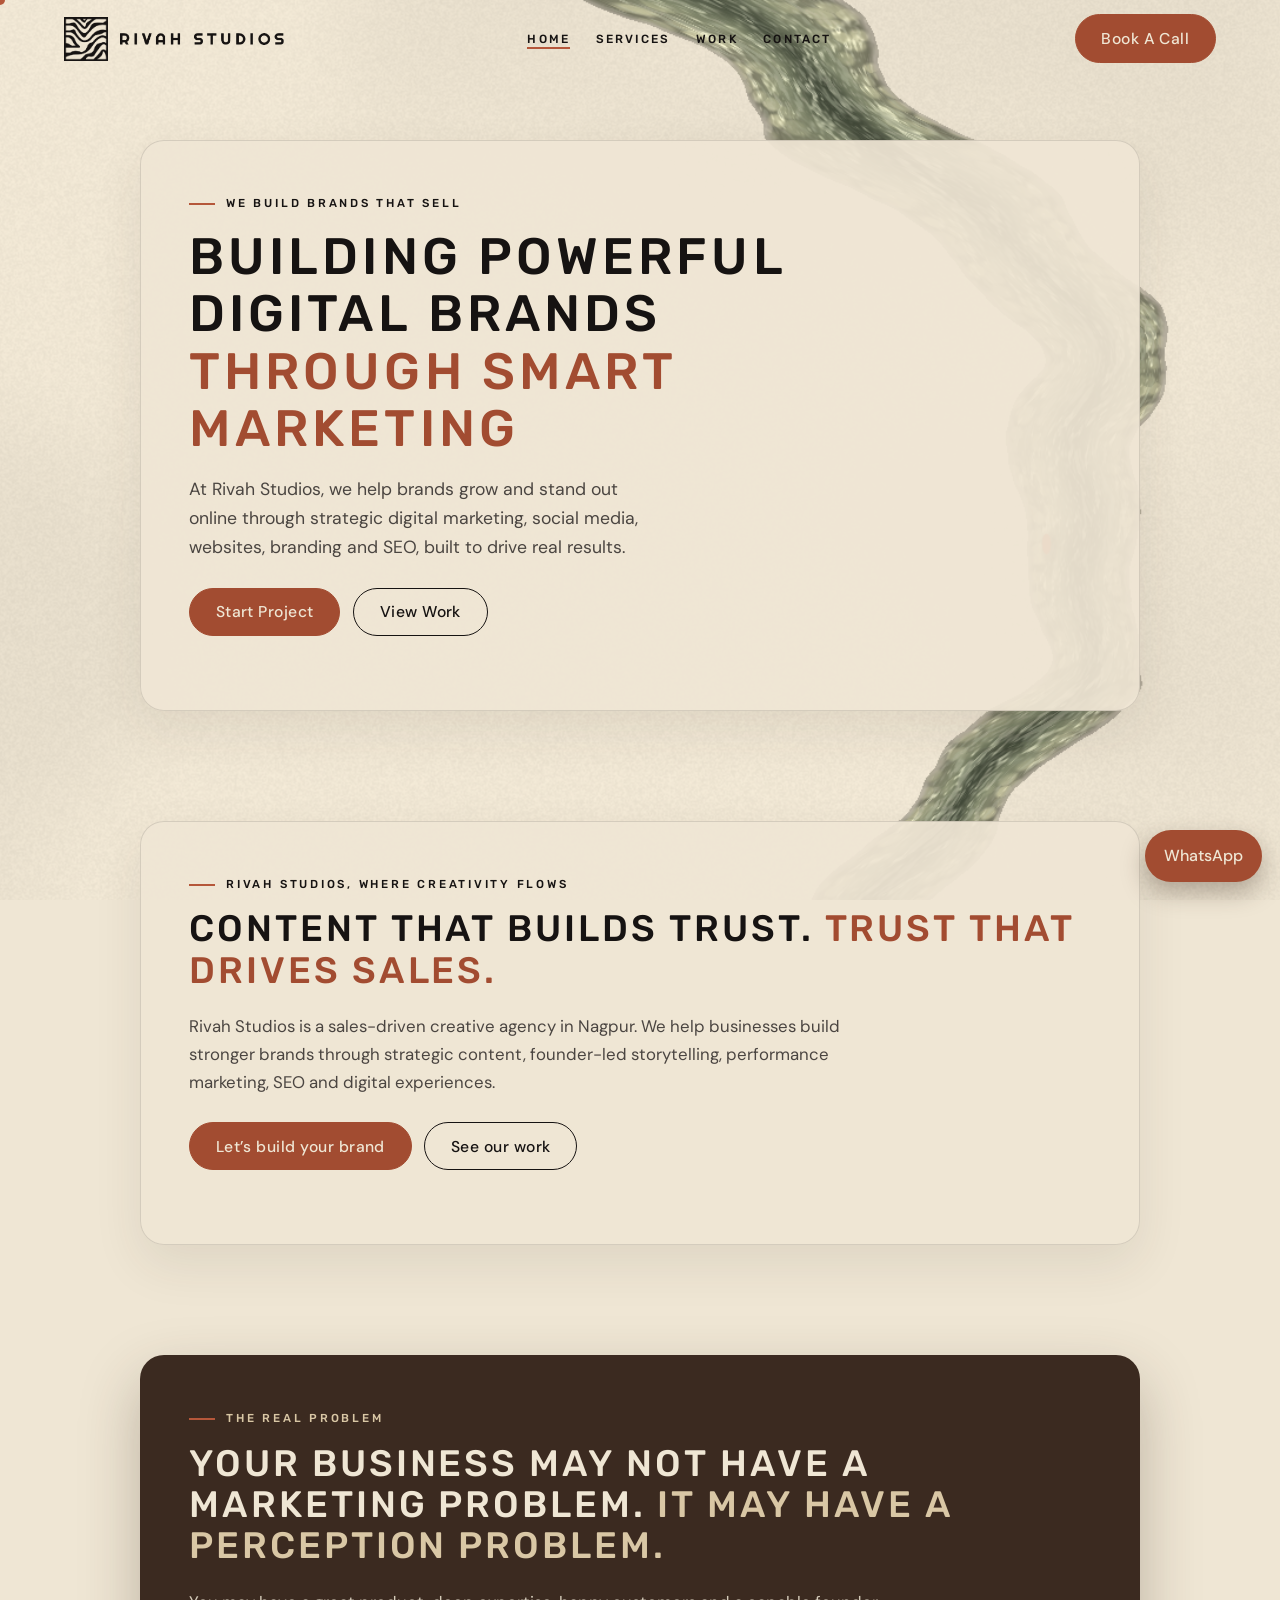
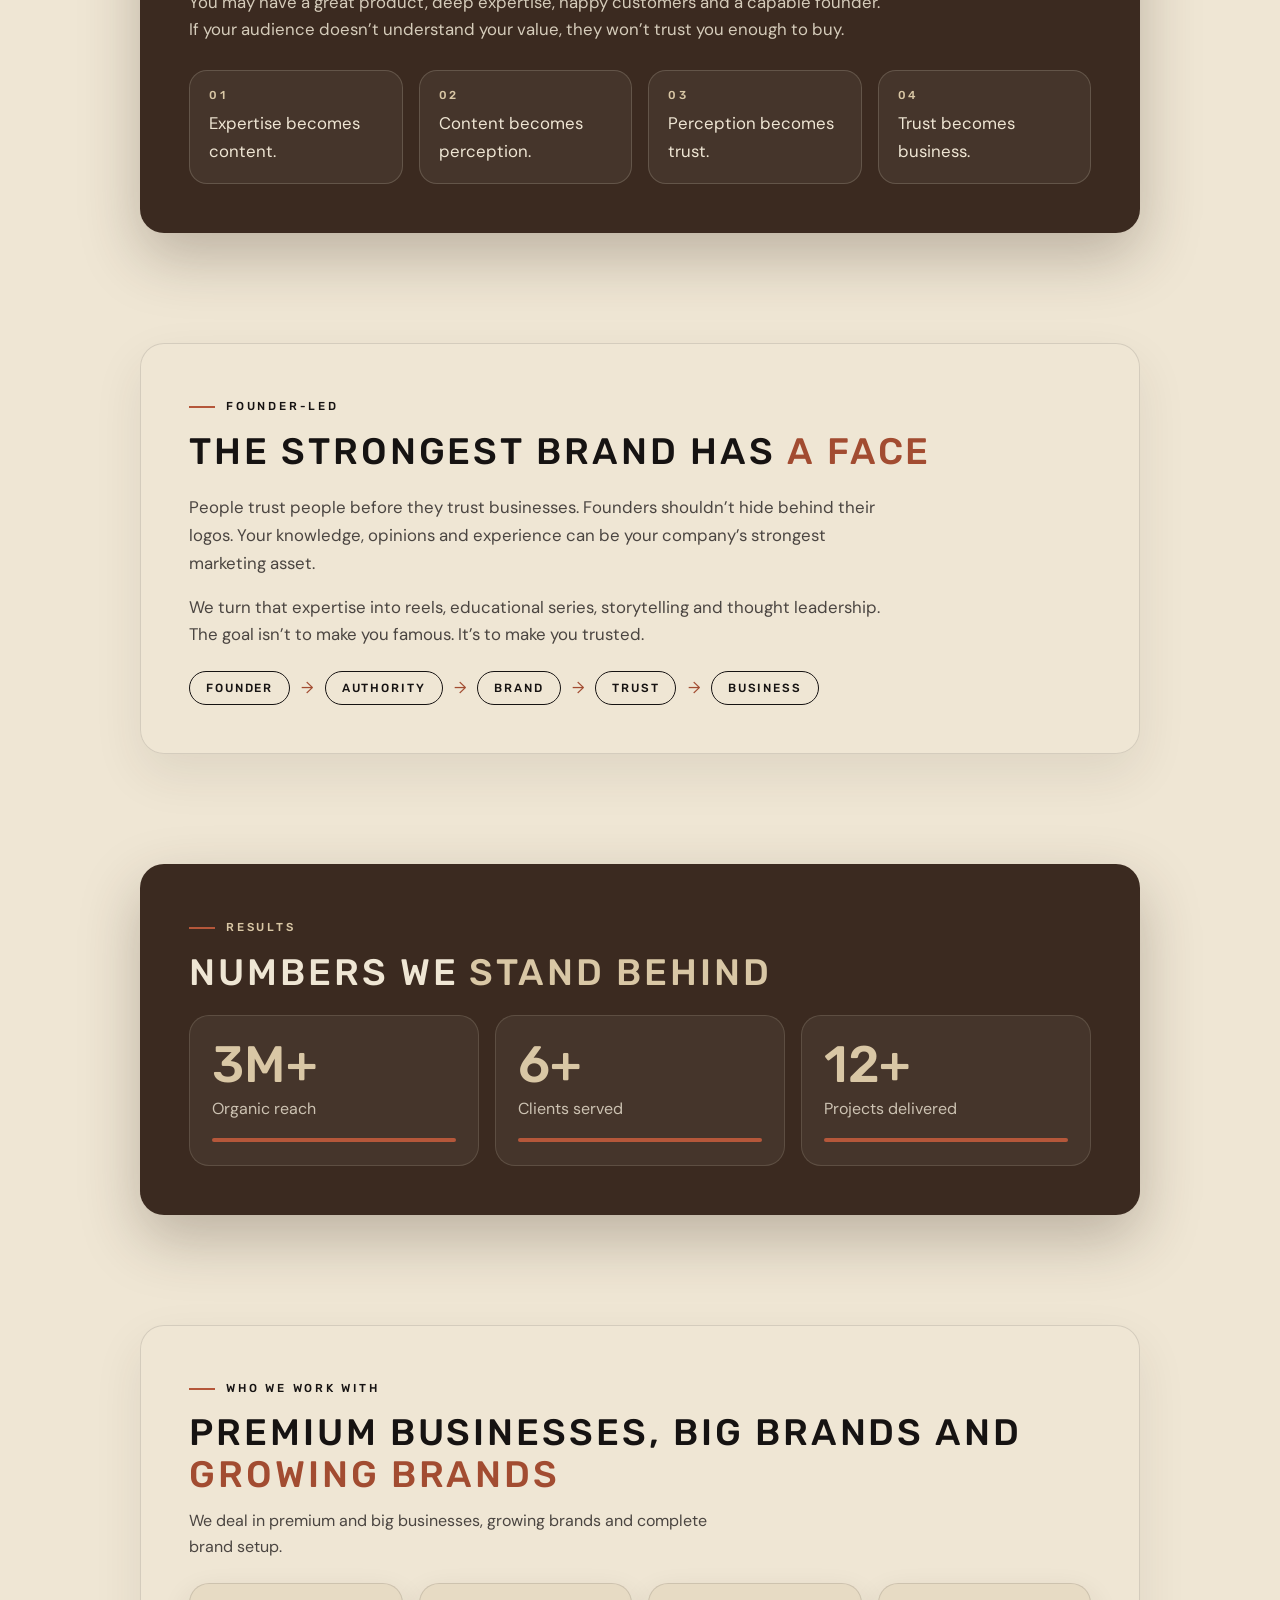
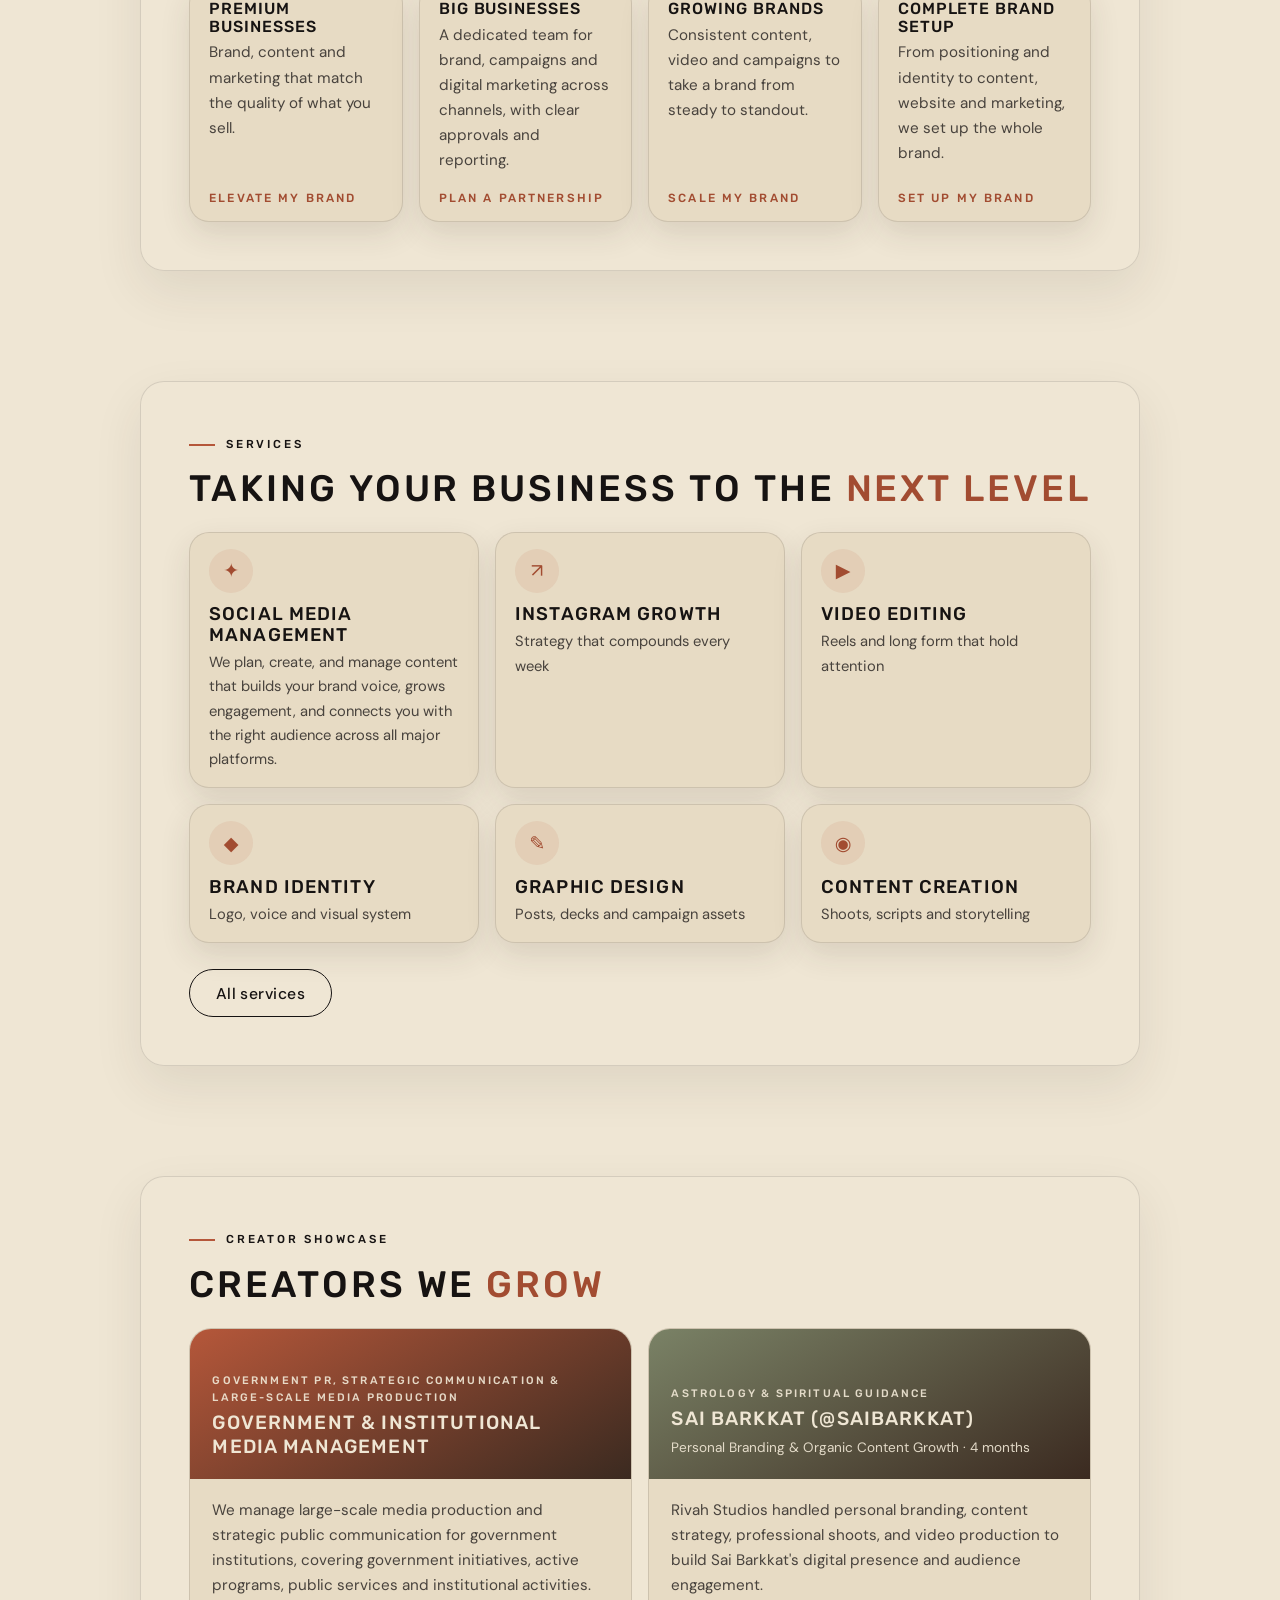
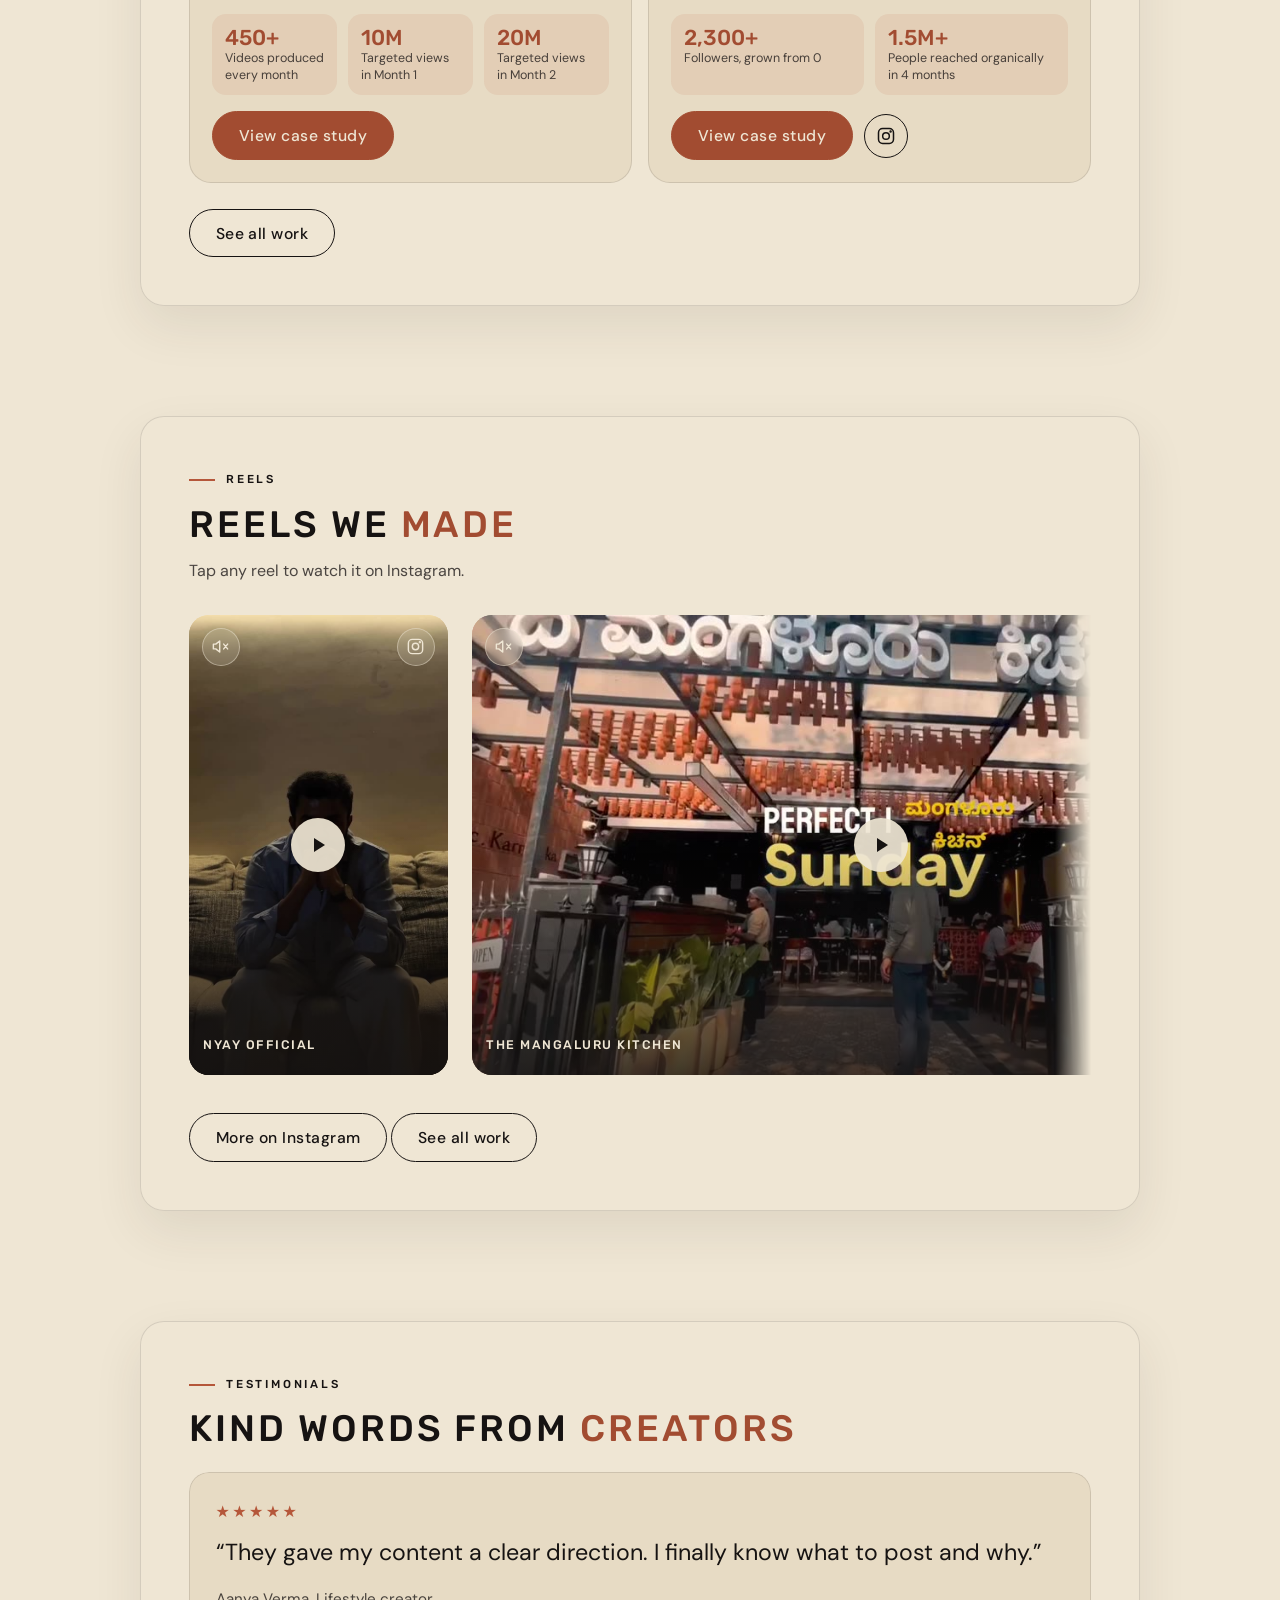
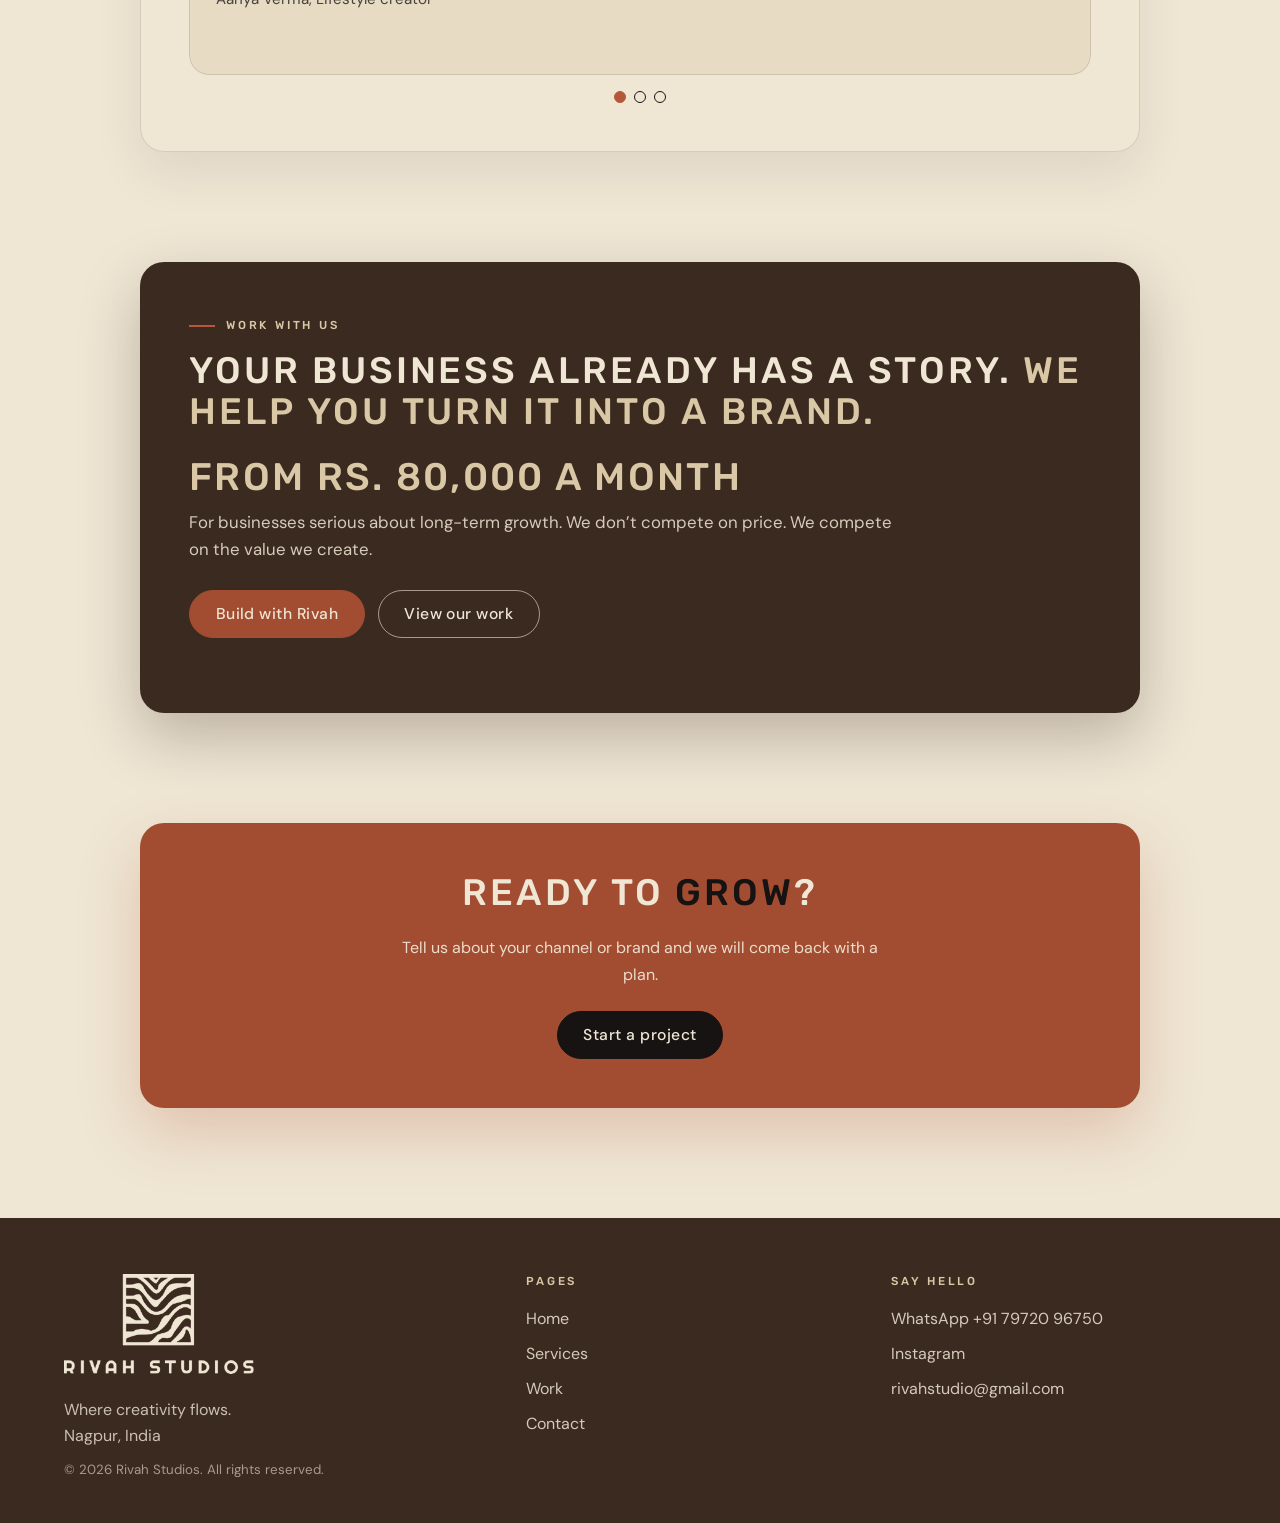
==== commit fe25424e: "update stuff founder page etc etc" ====
--- a/rivah-studios/index.html
+++ b/rivah-studios/index.html
@@ -39,7 +39,7 @@
 <div id="ld"><div id="lt"><img src="assets/logo/logo-lockup.png" alt="Rivah Studios" width="1230" height="648"></div></div>
 <div id="app">
 <nav id="nav"><a class="logo" href="index.html" aria-label="Rivah Studios home"><img class="lg-mark" src="assets/logo/logo-mark.png" alt="" width="462" height="462"><img class="lg-word" src="assets/logo/logo-wordmark.png" alt="Rivah Studios" width="1230" height="90"></a>
-<div class="links"><a href="index.html" aria-current="page">Home</a><a href="services.html">Services</a><a href="work.html">Work</a><a href="about.html">Founder</a><a href="contact.html">Contact</a></div>
+<div class="links"><a href="index.html" aria-current="page">Home</a><a href="services.html">Services</a><a href="work.html">Work</a><a href="contact.html">Contact</a></div>
 <div class="nr"><a class="btn nc" data-wa="call" href="https://wa.me/917972096750?text=Hi%20Rivah%20Studios%2C%20I%20would%20like%20to%20book%20a%20call." target="_blank" rel="noopener">Book A Call</a><button class="bg" id="bg" aria-label="Menu" aria-expanded="false">☰</button></div></nav>
 <main id="main">
 <section id="home" class="panel hero rv">
@@ -97,7 +97,7 @@
 <section class="panel band rv"><h2>Ready to <em>grow</em>?</h2><p>Tell us about your channel or brand and we will come back with a plan.</p><a class="btn" href="contact.html">Start a project</a></section>
 </main>
 <footer><div><a class="logo" href="index.html" aria-label="Rivah Studios home"><img src="assets/logo/logo-lockup-reversed.png" alt="Rivah Studios" width="1230" height="648"></a><p>Where creativity flows.<br>Nagpur, India</p><small>© <span id="yr">2026</span> Rivah Studios. All rights reserved.</small></div>
-<div><p class="ft-t">Pages</p><a href="index.html">Home</a><a href="services.html">Services</a><a href="work.html">Work</a><a href="about.html">Founder</a><a href="contact.html">Contact</a></div>
+<div><p class="ft-t">Pages</p><a href="index.html">Home</a><a href="services.html">Services</a><a href="work.html">Work</a><a href="contact.html">Contact</a></div>
 <div><p class="ft-t">Say hello</p><a href="https://wa.me/917972096750" target="_blank" rel="noopener">WhatsApp +91 79720 96750</a><a href="https://www.instagram.com/rivahstudios.in" target="_blank" rel="noopener">Instagram</a><a href="mailto:rivahstudio@gmail.com">rivahstudio@gmail.com</a></div></footer>
 <a class="wa" id="wa" data-wa="chat" href="https://wa.me/917972096750?text=Hi%20Rivah%20Studios%2C%20I%20would%20like%20to%20discuss%20a%20project." target="_blank" rel="noopener" aria-label="Chat on WhatsApp">WhatsApp</a>
 </div>
--- a/rivah-studios/css/base.css
+++ b/rivah-studios/css/base.css
@@ -14,7 +14,7 @@
 h2{font-size:clamp(1.5rem,3.4vw,2.3rem);margin-bottom:1.4rem}
 h3{font-size:1rem;letter-spacing:.06em}
 h1 em,h2 em{font-style:normal;color:var(--terra-d)}
-canvas{position:fixed;inset:0;width:100%;height:100%;z-index:0;display:block}
+canvas{position:fixed;inset:0;width:100%;height:100%;height:100lvh;z-index:0;display:block}
 #app{position:relative;z-index:1}
 .tag{display:inline-block;font:500 .72rem var(--font-display);letter-spacing:.24em;text-transform:uppercase;color:var(--ink);margin-bottom:1.1rem}
 .tag:before{content:"";display:inline-block;width:26px;height:2px;background:var(--terra);vertical-align:middle;margin-right:.7rem}
--- a/rivah-studios/css/layout.css
+++ b/rivah-studios/css/layout.css
@@ -1,6 +1,6 @@
 /* layout.css: Page frame: navbar, panels, marquee, footer, floating WhatsApp button. */
 nav{position:sticky;top:0;z-index:20;display:flex;align-items:center;justify-content:space-between;padding:.9rem 5vw;transition:.3s}
-nav.s{background:rgba(239,230,212,.85);backdrop-filter:blur(10px);-webkit-backdrop-filter:blur(10px);border-bottom:1px solid var(--line)}
+nav.s{background:rgba(239,230,212,.96);border-bottom:1px solid var(--line)}
 .logo{display:flex;align-items:center;gap:.75rem;text-decoration:none}
 .logo img{display:block;width:auto}
 .lg-mark{height:44px}
--- a/rivah-studios/css/components.css
+++ b/rivah-studios/css/components.css
@@ -102,7 +102,6 @@
 .btn:hover{background:var(--umber);border-color:var(--umber)}
 .btn{letter-spacing:.03em}
 .note{font-size:.85rem;color:var(--ink2);margin:0}
-.reels{display:grid;grid-template-columns:repeat(auto-fill,minmax(190px,220px));column-gap:28px;row-gap:1rem}
 .reel{position:relative;aspect-ratio:9/16;border-radius:20px;overflow:hidden;display:block;color:var(--cream);text-decoration:none;isolation:isolate;transition:transform .5s cubic-bezier(.2,.8,.2,1)}
 .reel:hover{transform:translateY(-6px)}
 .reel .rm{position:absolute;inset:0;z-index:-1;display:block;font:500 .72rem var(--font-display);letter-spacing:.2em;text-transform:uppercase;text-align:left;padding:1.05rem 3.6rem 1rem 1rem;line-height:1.4}
@@ -172,6 +171,12 @@
 dialog ul{margin:.3rem 0 0;padding-left:1.1rem}
 @media (min-width:1000px){.fg{grid-template-columns:repeat(2,1fr)}}
 @media (min-width:1000px){.fg .fc:last-child:nth-child(odd){grid-column:1/-1}}
+.fc .fh.has-img{min-height:210px}
+.fc .fh.has-img small,.fc .fh.has-img h3,.fc .fh.has-img em{text-shadow:0 1px 12px rgba(22,19,18,.7)}
+
+/* ---- Reels: swipe row on laptop, full-width stack on phone ---- */
+.reels{display:flex;gap:1.5rem;overflow-x:auto;padding:.5rem 0 .8rem;scroll-snap-type:x proximity;-webkit-overflow-scrolling:touch;scrollbar-width:thin;-webkit-mask-image:linear-gradient(90deg,#000 calc(100% - 36px),transparent);mask-image:linear-gradient(90deg,#000 calc(100% - 36px),transparent)}
+.reel{flex:0 0 auto;height:min(72vh,460px);width:auto;aspect-ratio:var(--r,9/16);scroll-snap-align:start}
 .reel .rl{position:absolute;inset:0;z-index:2;display:block;color:inherit;text-decoration:none}
 .reel .snd{position:absolute;left:.8rem;top:.8rem;z-index:3;width:38px;height:38px;border-radius:50%;background:rgba(239,230,212,.18);border:1px solid rgba(239,230,212,.45);color:var(--cream);display:grid;place-items:center;cursor:pointer;padding:0;backdrop-filter:blur(6px);-webkit-backdrop-filter:blur(6px);transition:background .3s}
 .reel .snd:hover,.reel .snd.on{background:var(--terra-d);border-color:var(--terra-d)}
@@ -179,24 +184,7 @@
 .reel .snd .s-on,.reel .snd.on .s-off{display:none}
 .reel .snd.on .s-on{display:block}
 .reel .rl .bt{position:absolute;left:.9rem;right:.9rem;bottom:.9rem}
-.reel{height:min(72vh,460px)}
-@media (max-width:700px){.reel{height:340px}}
 @media (max-width:700px){
-.reels{flex-direction:column;overflow:visible;gap:1.2rem;-webkit-mask-image:none;mask-image:none}
-.reel{width:100%;height:auto;aspect-ratio:var(--r,9/16)}
-}
-/* Desktop reel spacing fix */
-/* Desktop: proper spacing between reel cards */
-@media (min-width: 801px) {
-  #reels-grid.reels {
-    display: grid !important;
-    grid-template-columns: repeat(3, minmax(0, 1fr)) !important;
-    column-gap: 28px !important;
-    row-gap: 28px !important;
-  }
-
-  #reels-grid.reels > .reel {
-    width: 100% !important;
-    min-width: 0;
-  }
+.reels{flex-direction:column;overflow:visible;gap:1.4rem;-webkit-mask-image:none;mask-image:none}
+.reel{flex:none;width:100%;height:auto;aspect-ratio:var(--r,9/16)}
 }
--- a/rivah-studios/css/responsive.css
+++ b/rivah-studios/css/responsive.css
@@ -7,20 +7,4 @@
 @media (min-width:1400px){.panel{max-width:1080px}}
 @media (max-width:700px){footer{grid-template-columns:1fr;gap:2rem}}
 @media (max-width:480px){.btn{padding:.8rem 1.1rem;white-space:nowrap}}
-/* Mobile: Center reels in the Work section */
-@media (max-width: 800px) {
-  #reels-grid {
-    display: flex !important;
-    flex-direction: column !important;
-    align-items: center !important;
-    justify-content: center !important;
-    width: 100% !important;
-    margin-left: auto !important;
-    margin-right: auto !important;
-  }
 
-  #reels-grid > * {
-    margin-left: auto !important;
-    margin-right: auto !important;
-  }
-}
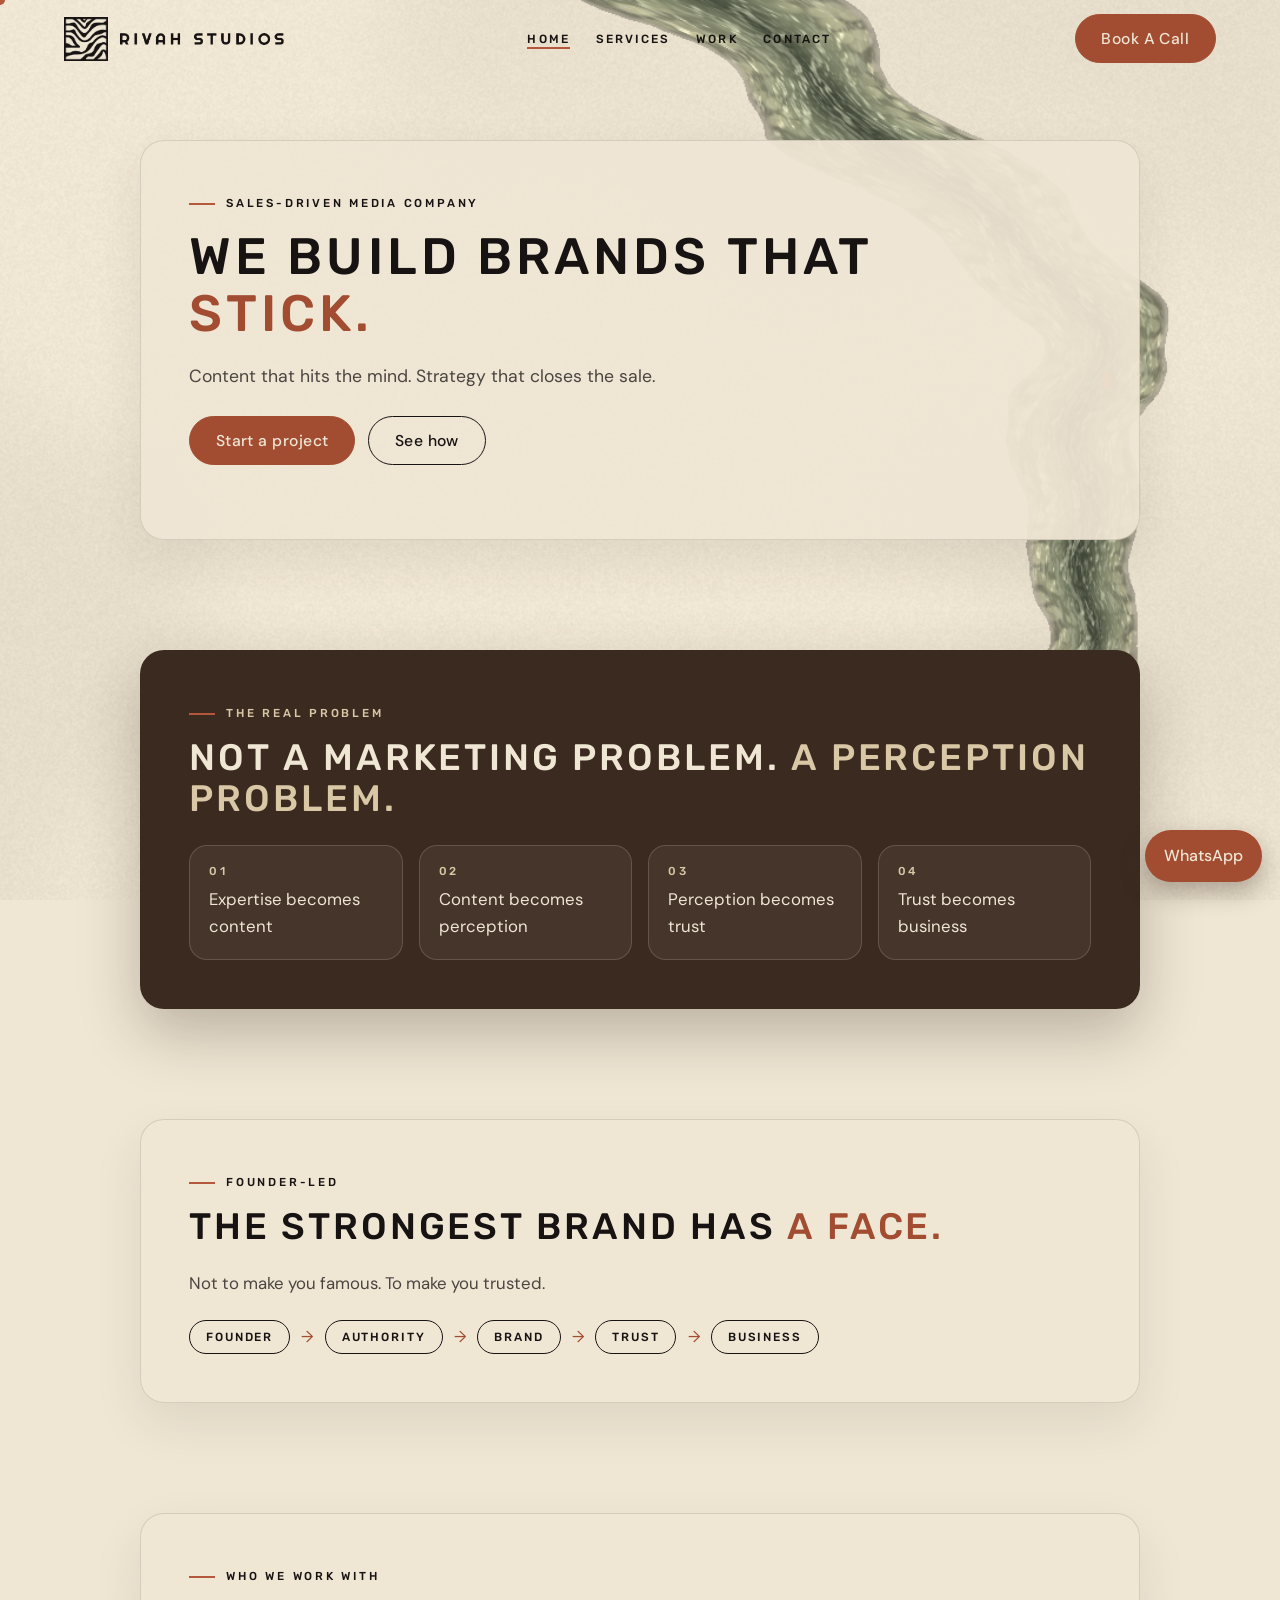
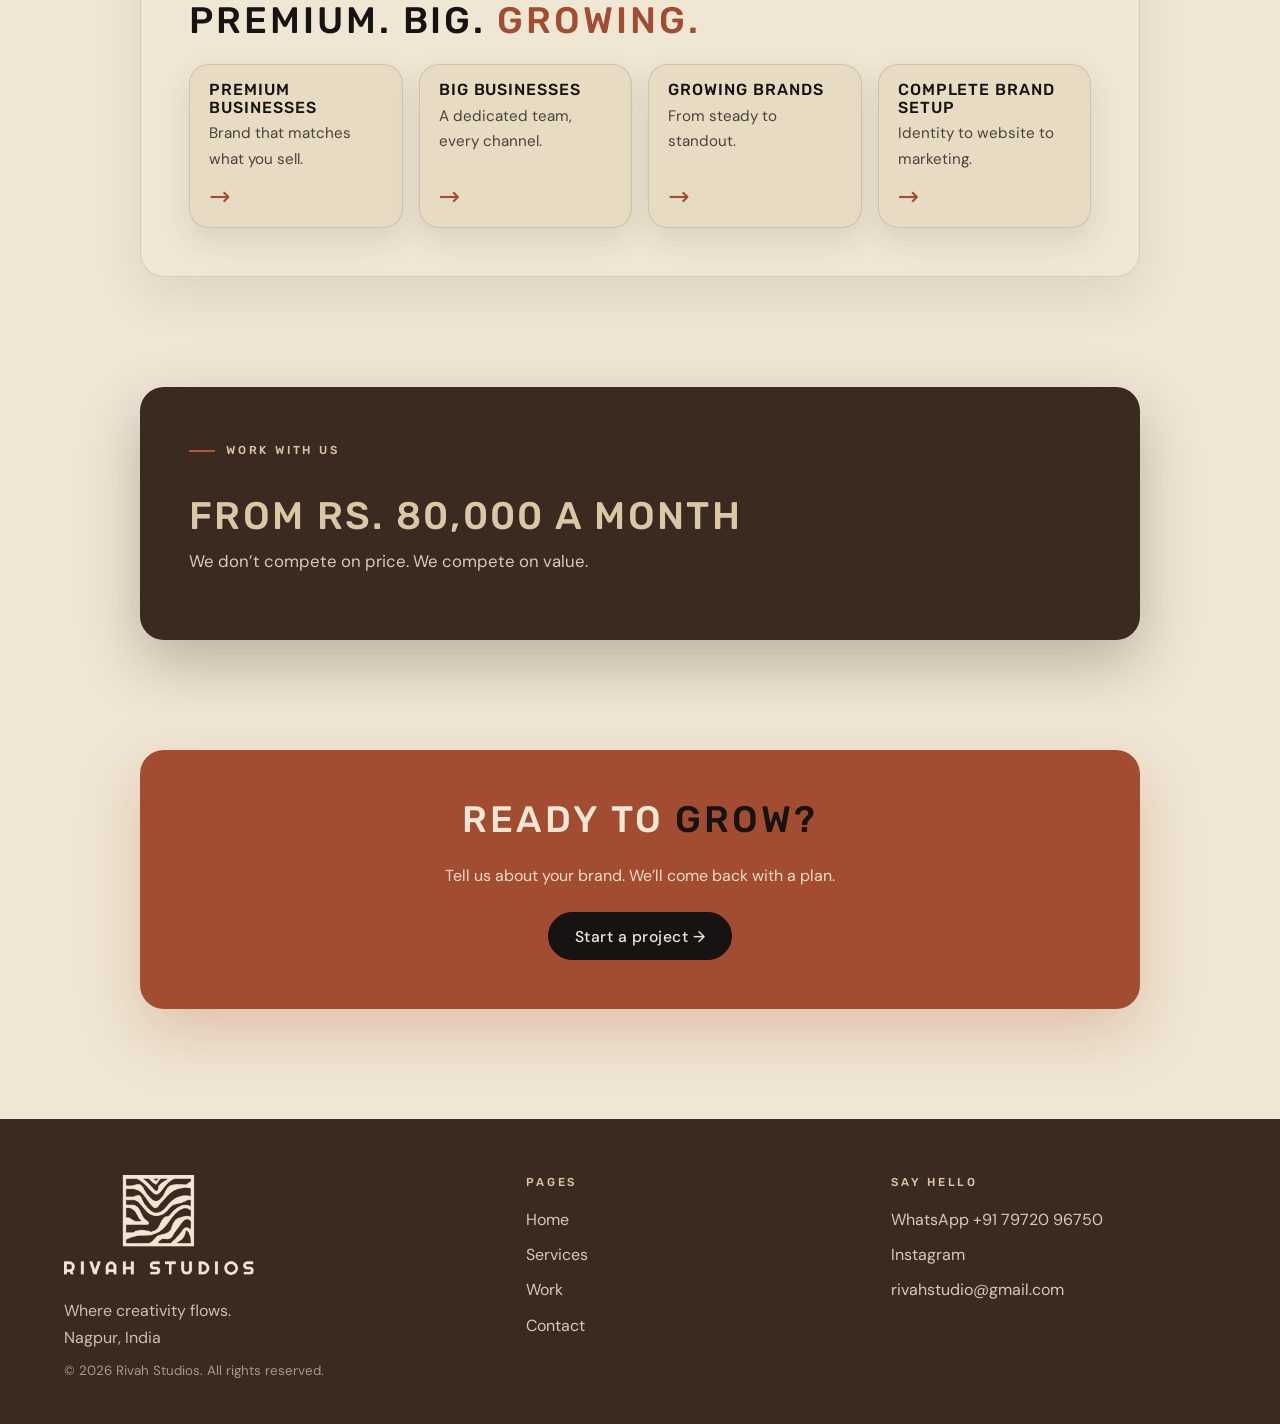
==== commit 7796cfb1: "New home page content" ====
--- a/rivah-studios/index.html
+++ b/rivah-studios/index.html
@@ -43,58 +43,34 @@
 <div class="nr"><a class="btn nc" data-wa="call" href="https://wa.me/917972096750?text=Hi%20Rivah%20Studios%2C%20I%20would%20like%20to%20book%20a%20call." target="_blank" rel="noopener">Book A Call</a><button class="bg" id="bg" aria-label="Menu" aria-expanded="false">☰</button></div></nav>
 <main id="main">
 <section id="home" class="panel hero rv">
-<div><span class="tag">We build brands that sell</span>
-<h1>Building Powerful Digital Brands <em>Through Smart Marketing</em></h1>
-<p>At Rivah Studios, we help brands grow and stand out online through strategic digital marketing, social media, websites, branding and SEO, built to drive real results.</p>
-<div class="cta"><a class="btn" href="contact.html">Start Project</a><a class="btn o" href="work.html">View Work</a></div></div>
+<div><span class="tag">Sales-driven media company</span>
+<h1>We build brands that <span class="slot" id="slot"><em class="on">sell.</em><em>hit.</em><em>stick.</em><em>convert.</em></span></h1>
+<p>Content that hits the mind. Strategy that closes the sale.</p>
+<div class="cta"><a class="btn" href="#who">Start a project</a><a class="btn o" href="#face">See how</a></div></div>
 </section>
 
-<section id="intro" class="panel rv"><span class="tag">Rivah Studios, where creativity flows</span>
-<h2>Content that builds trust. <em>Trust that drives sales.</em></h2>
-<p class="cp">Rivah Studios is a sales-driven creative agency in Nagpur. We help businesses build stronger brands through strategic content, founder-led storytelling, performance marketing, SEO and digital experiences.</p>
-<div class="cta"><a class="btn" href="contact.html">Let’s build your brand</a><a class="btn o" href="work.html">See our work</a></div></section>
-
 <section id="problem" class="panel dark rv"><span class="tag">The real problem</span>
-<h2>Your business may not have a marketing problem. <em>It may have a perception problem.</em></h2>
-<p class="cp">You may have a great product, deep expertise, happy customers and a capable founder. If your audience doesn’t understand your value, they won’t trust you enough to buy.</p>
-<div class="steps4"><div><b>01</b><p>Expertise becomes content.</p></div><div><b>02</b><p>Content becomes perception.</p></div><div><b>03</b><p>Perception becomes trust.</p></div><div><b>04</b><p>Trust becomes business.</p></div></div></section>
+<h2>Not a marketing problem. <em>A perception problem.</em></h2>
+<div class="steps4"><div><b>01</b><p>Expertise becomes content</p></div><div><b>02</b><p>Content becomes perception</p></div><div><b>03</b><p>Perception becomes trust</p></div><div><b>04</b><p>Trust becomes business</p></div></div></section>
 
 <section id="face" class="panel rv"><span class="tag">Founder-led</span>
-<h2>The strongest brand has <em>a face</em></h2>
-<p class="cp">People trust people before they trust businesses. Founders shouldn’t hide behind their logos. Your knowledge, opinions and experience can be your company’s strongest marketing asset.</p>
-<p class="cp">We turn that expertise into reels, educational series, storytelling and thought leadership. The goal isn’t to make you famous. It’s to make you trusted.</p>
+<h2>The strongest brand has <em>a face.</em></h2>
+<p class="cp">Not to make you famous. To make you trusted.</p>
 <div class="chain" aria-label="Founder to Authority to Brand to Trust to Business"><span>Founder</span><i>→</i><span>Authority</span><i>→</i><span>Brand</span><i>→</i><span>Trust</span><i>→</i><span>Business</span></div></section>
 
-<section id="results" class="panel dark rv"><span class="tag">Results</span><h2>Numbers we <em>stand behind</em></h2>
-<div class="rg"><div class="rc"><b data-n="10" data-s="M+">0</b><span>Organic reach</span><i class="pb" style="--w:100%"></i></div><div class="rc"><b data-n="20" data-s="+">0</b><span>Clients served</span><i class="pb" style="--w:100%"></i></div><div class="rc"><b data-n="40" data-s="+">0</b><span>Projects delivered</span><i class="pb" style="--w:100%"></i></div></div></section>
-
-<section id="who" class="panel rv"><span class="tag">Who we work with</span><h2>Premium businesses, big brands and <em>growing brands</em></h2>
-<p class="lead">We deal in premium and big businesses, growing brands and complete brand setup.</p>
+<section id="who" class="panel rv"><span class="tag">Who we work with</span><h2>Premium. Big. <em>Growing.</em></h2>
 <div class="who">
-<div class="card"><h3>Premium businesses</h3><p>Brand, content and marketing that match the quality of what you sell.</p><a data-wa="premium" href="https://wa.me/917972096750?text=Hi%20Rivah%20Studios%2C%20we%20are%20a%20premium%20business%20and%20would%20like%20to%20discuss%20our%20brand%20and%20marketing." target="_blank" rel="noopener">Elevate my brand</a></div>
-<div class="card"><h3>Big businesses</h3><p>A dedicated team for brand, campaigns and digital marketing across channels, with clear approvals and reporting.</p><a data-wa="big" href="https://wa.me/917972096750?text=Hi%20Rivah%20Studios%2C%20we%20are%20a%20larger%20business%20and%20would%20like%20to%20discuss%20digital%20marketing." target="_blank" rel="noopener">Plan a partnership</a></div>
-<div class="card"><h3>Growing brands</h3><p>Consistent content, video and campaigns to take a brand from steady to standout.</p><a data-wa="brand" href="https://wa.me/917972096750?text=Hi%20Rivah%20Studios%2C%20I%20have%20a%20growing%20brand%20and%20would%20like%20to%20scale%20it." target="_blank" rel="noopener">Scale my brand</a></div>
-<div class="card"><h3>Complete brand setup</h3><p>From positioning and identity to content, website and marketing, we set up the whole brand.</p><a data-wa="setup" href="https://wa.me/917972096750?text=Hi%20Rivah%20Studios%2C%20we%20need%20a%20complete%20brand%20setup%20and%20would%20like%20to%20discuss%20it." target="_blank" rel="noopener">Set up my brand</a></div>
+<div class="card"><h3>Premium businesses</h3><p>Brand that matches what you sell.</p><a data-wa="premium" aria-label="Message us on WhatsApp: premium businesses" href="https://wa.me/917972096750?text=Hi%20Rivah%20Studios%2C%20we%20are%20a%20premium%20business%20and%20would%20like%20to%20discuss%20our%20brand%20and%20marketing." target="_blank" rel="noopener">→</a></div>
+<div class="card"><h3>Big businesses</h3><p>A dedicated team, every channel.</p><a data-wa="big" aria-label="Message us on WhatsApp: big businesses" href="https://wa.me/917972096750?text=Hi%20Rivah%20Studios%2C%20we%20are%20a%20larger%20business%20and%20would%20like%20to%20discuss%20digital%20marketing." target="_blank" rel="noopener">→</a></div>
+<div class="card"><h3>Growing brands</h3><p>From steady to standout.</p><a data-wa="brand" aria-label="Message us on WhatsApp: growing brands" href="https://wa.me/917972096750?text=Hi%20Rivah%20Studios%2C%20I%20have%20a%20growing%20brand%20and%20would%20like%20to%20scale%20it." target="_blank" rel="noopener">→</a></div>
+<div class="card"><h3>Complete brand setup</h3><p>Identity to website to marketing.</p><a data-wa="setup" aria-label="Message us on WhatsApp: complete brand setup" href="https://wa.me/917972096750?text=Hi%20Rivah%20Studios%2C%20we%20need%20a%20complete%20brand%20setup%20and%20would%20like%20to%20discuss%20it." target="_blank" rel="noopener">→</a></div>
 </div></section>
 
-<section id="services" class="panel rv"><span class="tag">Services</span><h2>Taking Your Business to the <em>Next Level</em></h2><div class="sv" id="sv" data-limit="6"></div><div class="more"><a class="btn o" href="services.html">All services</a></div></section>
+<section id="pricing" class="panel dark rv"><span class="tag">Work with us</span>
+<p class="price">From Rs. 80,000 a month</p>
+<p class="cp">We don’t compete on price. We compete on value.</p></section>
 
-<section id="work" class="panel rv"><span class="tag">Creator showcase</span><h2>Creators we <em>grow</em></h2>
-<div class="fg" id="featured" data-limit="2"></div>
-<div class="more"><a class="btn o" href="work.html">See all work</a></div></section>
-
-<section id="reels" class="panel rv"><span class="tag">Reels</span><h2>Reels we <em>made</em></h2><p class="lead">Tap any reel to watch it on Instagram.</p>
-<div class="reels" id="reels-grid" data-limit="4"></div><div class="more"><a class="btn o" href="https://www.instagram.com/rivahstudios.in" target="_blank" rel="noopener">More on Instagram</a> <a class="btn o" href="work.html">See all work</a></div></section>
-
-<section id="testimonials" class="panel rv"><span class="tag">Testimonials</span><h2>Kind words from <em>creators</em></h2><div class="ts" id="ts" role="region" aria-roledescription="carousel" aria-label="Client testimonials"><div class="tt" id="tt"></div></div><div class="dots" id="dots"></div></section>
-
-<section id="pricing" class="panel dark rv"><span class="tag">Work with us</span>
-<h2>Your business already has a story. <em>We help you turn it into a brand.</em></h2>
-<p class="price">From Rs. 80,000 a month</p>
-<p class="cp">For businesses serious about long-term growth. We don’t compete on price. We compete on the value we create.</p>
-<div class="cta"><a class="btn" href="contact.html">Build with Rivah</a><a class="btn o" href="work.html">View our work</a></div></section>
-
-<section class="panel band rv"><h2>Ready to <em>grow</em>?</h2><p>Tell us about your channel or brand and we will come back with a plan.</p><a class="btn" href="contact.html">Start a project</a></section>
+<section class="panel band rv"><h2>Ready to <em>grow?</em></h2><p>Tell us about your brand. We’ll come back with a plan.</p><a class="btn" data-wa="chat" href="https://wa.me/917972096750?text=Hi%20Rivah%20Studios%2C%20I%20would%20like%20to%20discuss%20a%20project." target="_blank" rel="noopener">Start a project →</a></section>
 </main>
 <footer><div><a class="logo" href="index.html" aria-label="Rivah Studios home"><img src="assets/logo/logo-lockup-reversed.png" alt="Rivah Studios" width="1230" height="648"></a><p>Where creativity flows.<br>Nagpur, India</p><small>© <span id="yr">2026</span> Rivah Studios. All rights reserved.</small></div>
 <div><p class="ft-t">Pages</p><a href="index.html">Home</a><a href="services.html">Services</a><a href="work.html">Work</a><a href="contact.html">Contact</a></div>
@@ -107,10 +83,7 @@
 <script src="js/core/utils.js" defer></script>
 <script src="js/river/river-shader.js" defer></script>
 <script src="js/components/loader.js" defer></script>
-<script src="js/components/services.js" defer></script>
-<script src="js/components/testimonials.js" defer></script>
-<script src="js/components/reels.js" defer></script>
-<script src="js/components/featured.js" defer></script>
+<script src="js/components/slot.js" defer></script>
 <script src="js/components/nav.js" defer></script>
 <script src="js/components/whatsapp.js" defer></script>
 <script src="js/components/effects.js" defer></script>
--- a/rivah-studios/css/pages/home.css
+++ b/rivah-studios/css/pages/home.css
@@ -35,3 +35,8 @@
 .fl .c3{width:44%}
 .hero{grid-template-columns:1fr}
 .hero>div{max-width:46rem}
+.slot{display:block;height:1.15em;overflow:hidden;position:relative}
+.slot em{position:absolute;left:0;top:0;transform:translateY(110%);transition:transform .6s cubic-bezier(.7,0,.2,1)}
+.slot em.on{transform:none}
+.slot em.off{transform:translateY(-110%)}
+.who .card a{font-size:1.6rem;letter-spacing:0;padding-top:.6rem}
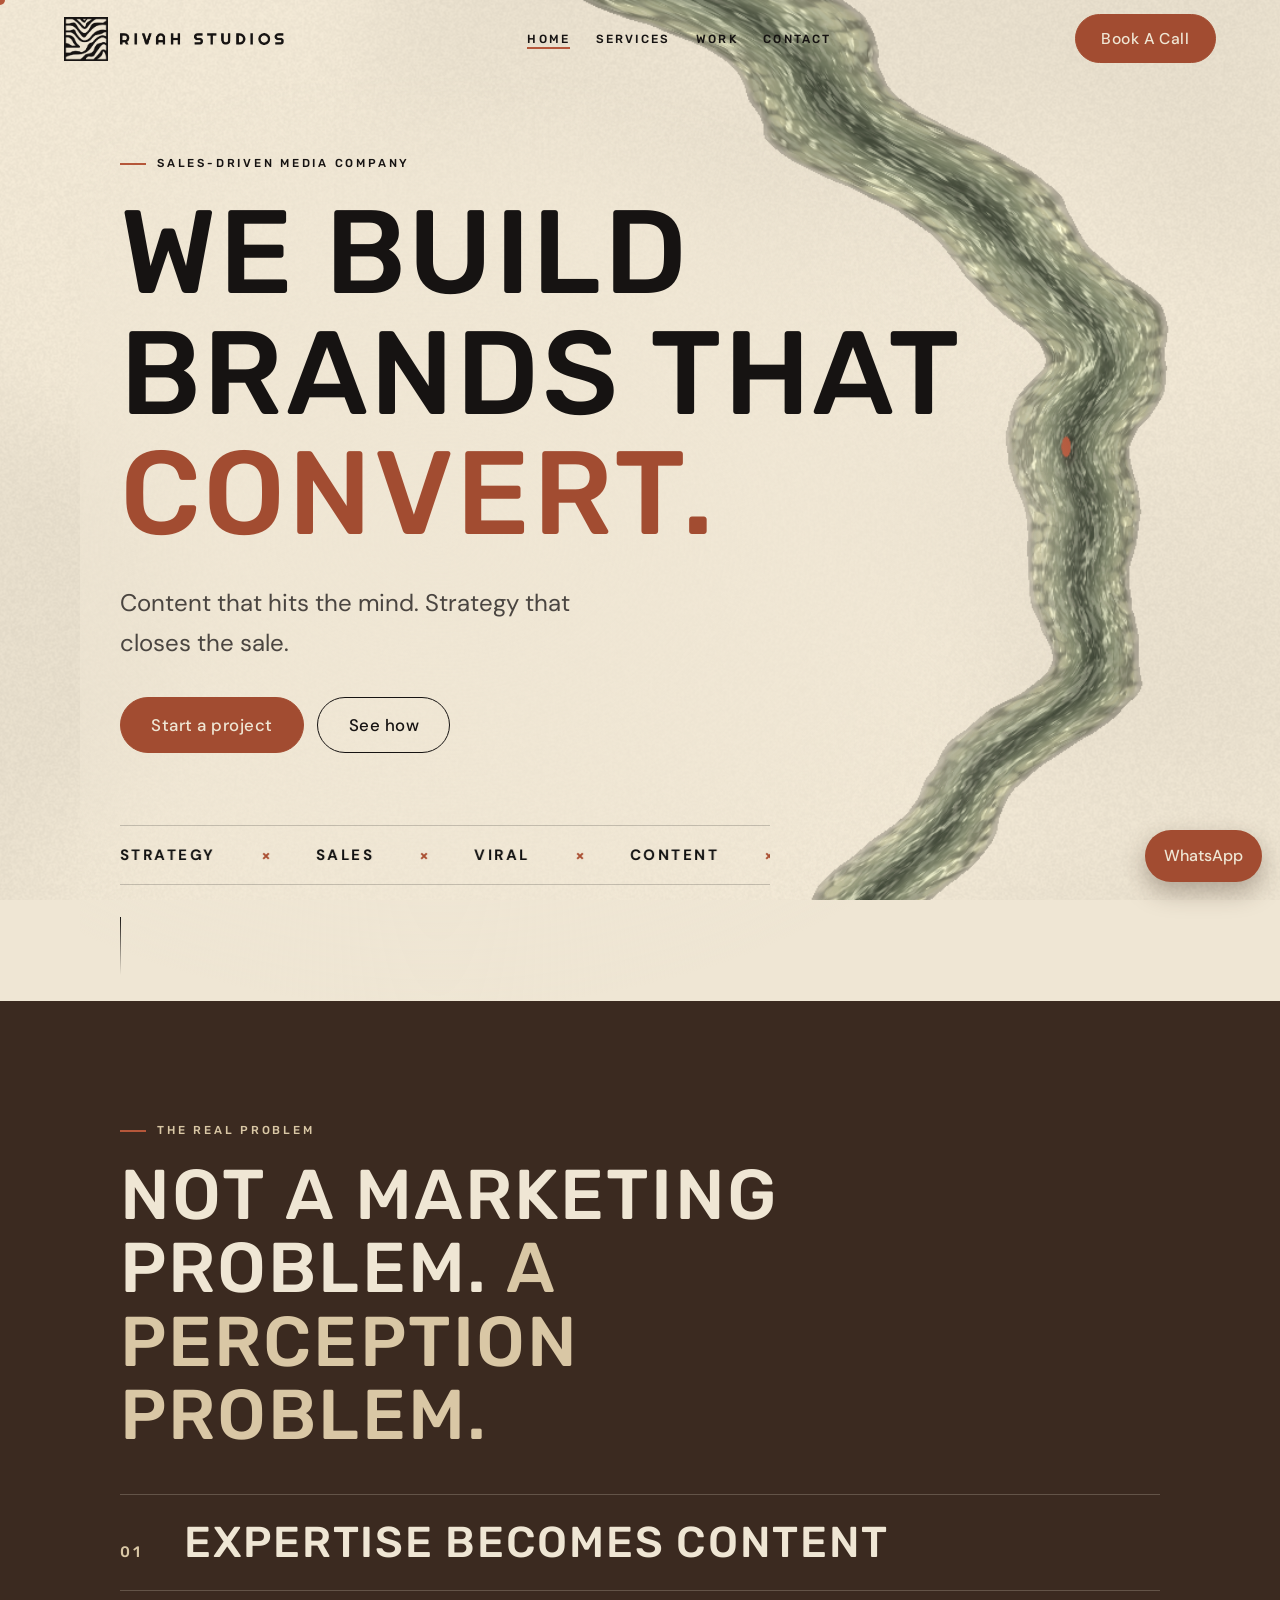
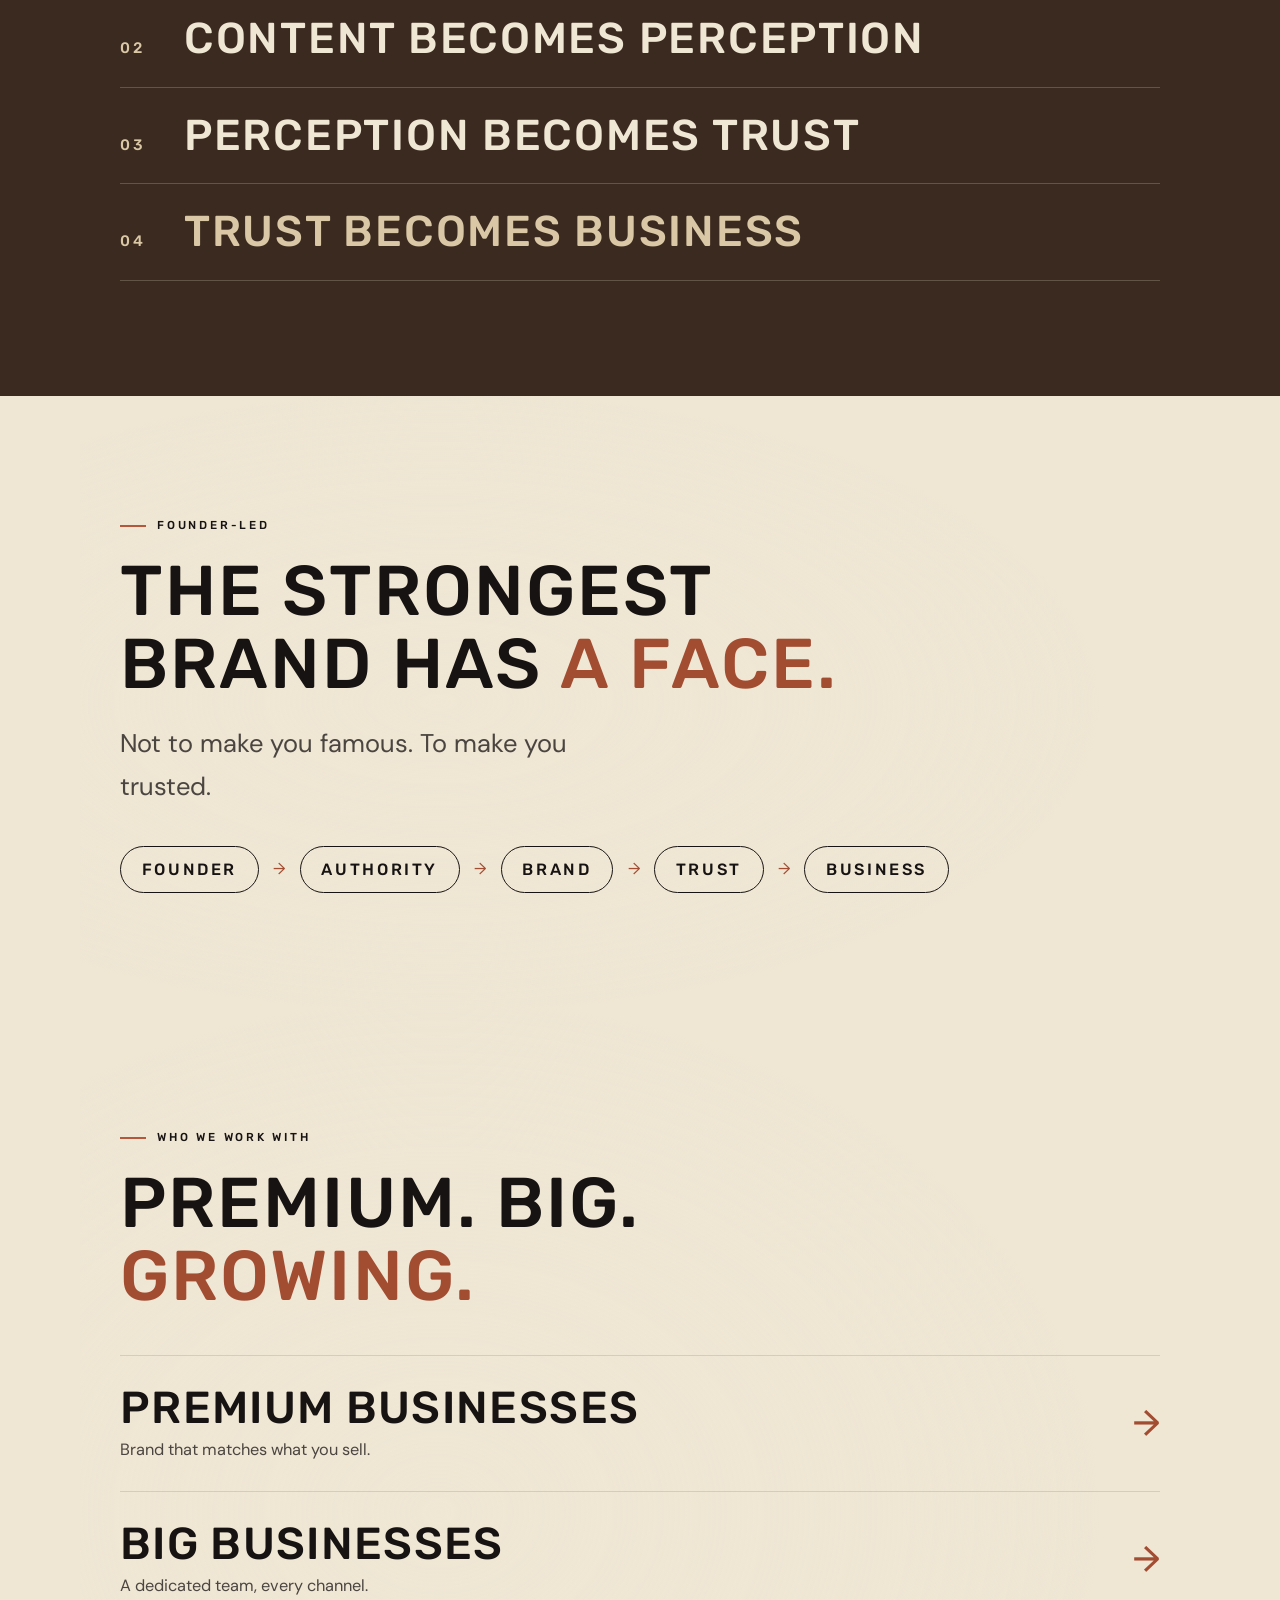
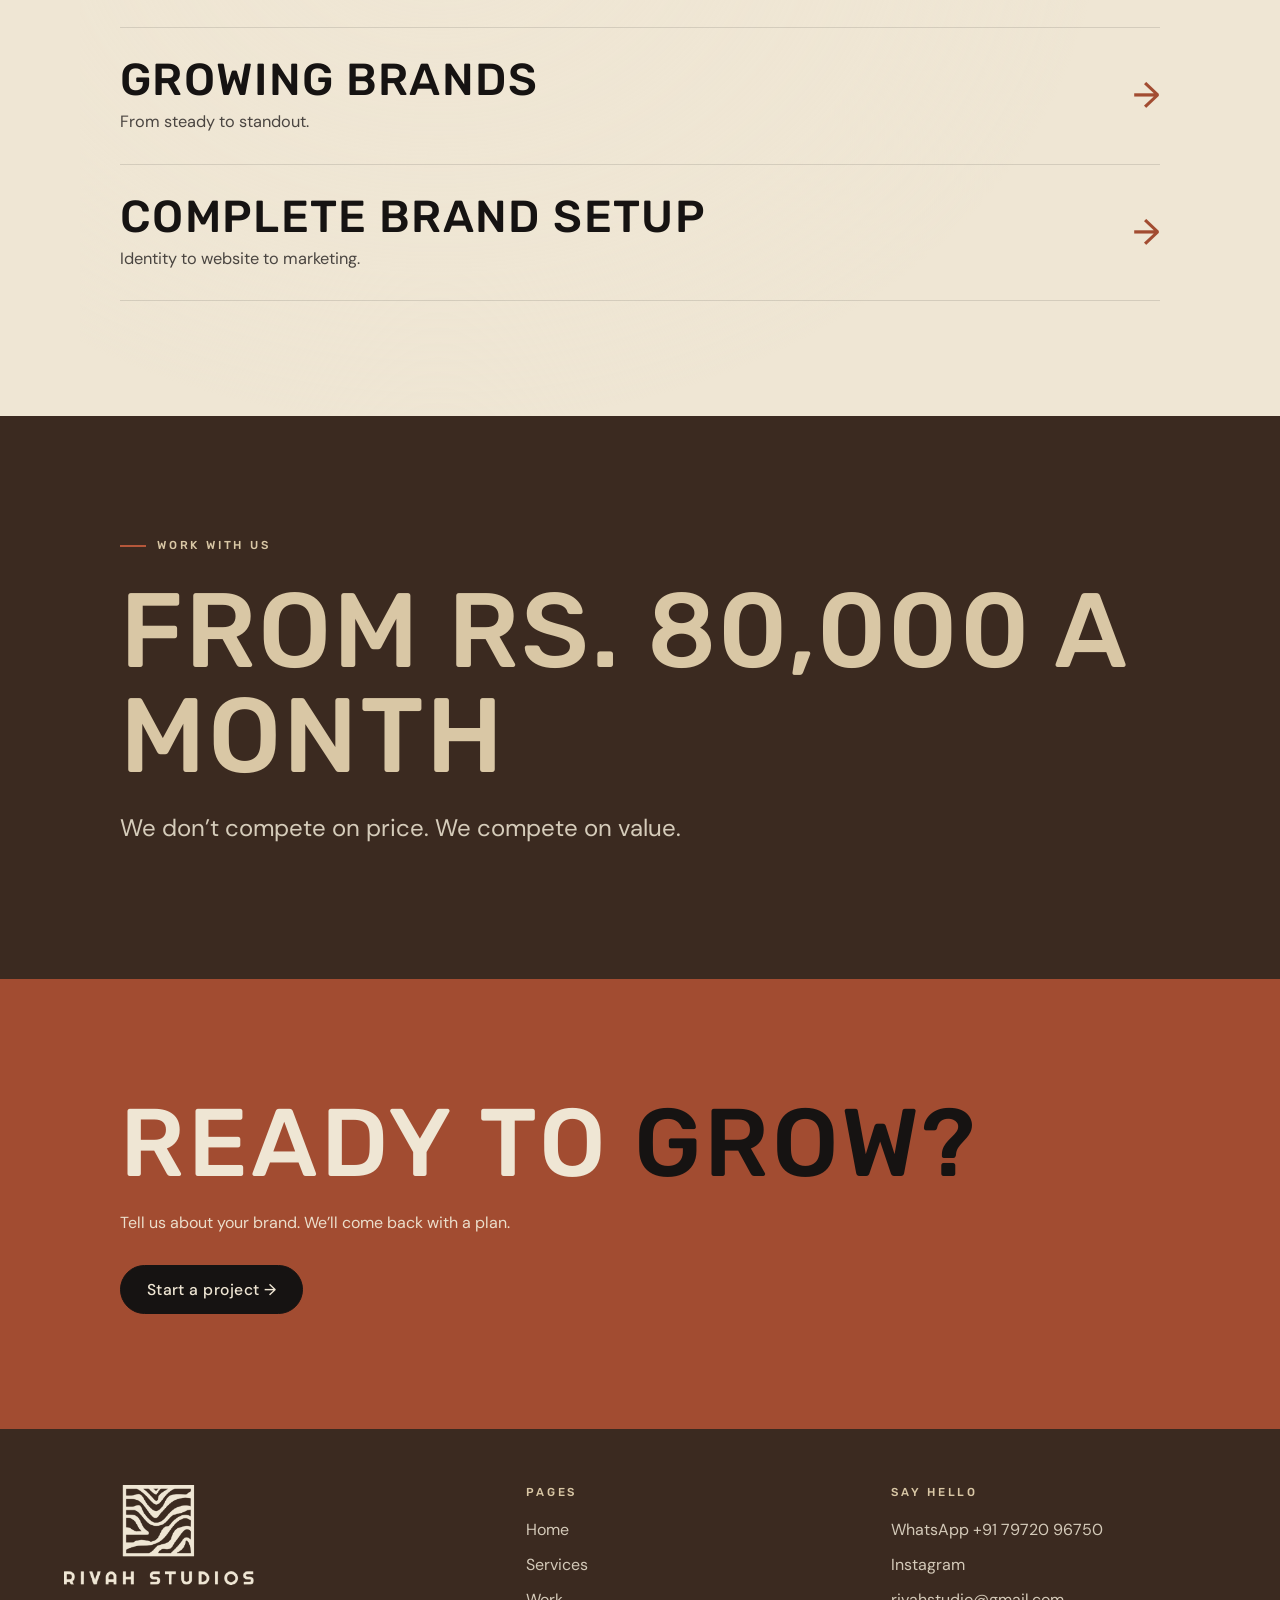
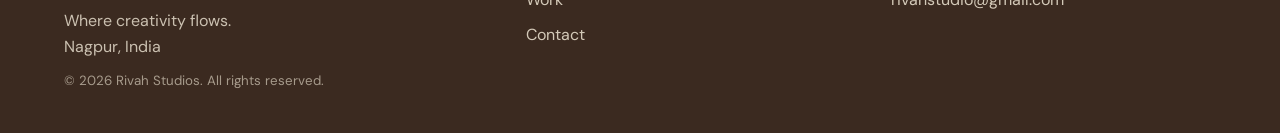
==== commit 957a9e5f: "add slide word" ====
--- a/rivah-studios/index.html
+++ b/rivah-studios/index.html
@@ -1,12 +1,17 @@
+
 <!DOCTYPE html>
 <html lang="en">
 <head>
 <meta charset="utf-8">
 <meta name="viewport" content="width=device-width, initial-scale=1, viewport-fit=cover">
+
 <title>Rivah Studios | Creating Content. Building Brands. Driving Growth.</title>
+
 <meta name="description" content="Rivah Studios is a sales-driven creative agency in Nagpur. Strategic content, founder-led storytelling, performance marketing, SEO and digital experiences.">
 <meta name="theme-color" content="#EFE6D4">
+
 <link rel="canonical" href="https://rivahstudios.in/">
+
 <meta property="og:type" content="website">
 <meta property="og:site_name" content="Rivah Studios">
 <meta property="og:title" content="Rivah Studios | Creating Content. Building Brands. Driving Growth.">
@@ -15,15 +20,40 @@
 <meta property="og:image" content="https://rivahstudios.in/og-image.png">
 <meta property="og:image:width" content="1200">
 <meta property="og:image:height" content="630">
+
 <meta name="twitter:card" content="summary_large_image">
+
 <link rel="icon" href="favicon.ico" sizes="48x48">
 <link rel="icon" href="assets/logo/favicon-32.png" type="image/png" sizes="32x32">
 <link rel="apple-touch-icon" href="assets/logo/apple-touch-icon.png">
 <link rel="manifest" href="site.webmanifest">
-<script type="application/ld+json">{"@context":"https://schema.org","@type":"ProfessionalService","name":"Rivah Studios","url":"https://rivahstudios.in/","email":"rivahstudio@gmail.com","telephone":"+917972096750","logo":"https://rivahstudios.in/assets/logo/logo-mark.png","description":"Sales-driven creative agency in Nagpur: strategic content, founder-led storytelling, performance marketing, SEO and digital experiences.","address":{"@type":"PostalAddress","addressLocality":"Nagpur","addressCountry":"IN"},"sameAs":["https://www.instagram.com/rivahstudios.in"]}</script>
+
+<script type="application/ld+json">
+{
+  "@context": "https://schema.org",
+  "@type": "ProfessionalService",
+  "name": "Rivah Studios",
+  "url": "https://rivahstudios.in/",
+  "email": "rivahstudio@gmail.com",
+  "telephone": "+917972096750",
+  "logo": "https://rivahstudios.in/assets/logo/logo-mark.png",
+  "description": "Sales-driven creative agency in Nagpur: strategic content, founder-led storytelling, performance marketing, SEO and digital experiences.",
+  "address": {
+    "@type": "PostalAddress",
+    "addressLocality": "Nagpur",
+    "addressCountry": "IN"
+  },
+  "sameAs": [
+    "https://www.instagram.com/rivahstudios.in"
+  ]
+}
+</script>
+
 <link rel="preconnect" href="https://fonts.googleapis.com">
 <link rel="preconnect" href="https://fonts.gstatic.com" crossorigin>
+
 <link href="https://fonts.googleapis.com/css2?family=DM+Sans:wght@400;500;700&family=Rubik:wght@400;500&display=swap" rel="stylesheet">
+
 <link rel="stylesheet" href="css/base.css">
 <link rel="stylesheet" href="css/layout.css">
 <link rel="stylesheet" href="css/components.css">
@@ -31,53 +61,258 @@
 <link rel="stylesheet" href="css/pages/home.css">
 <link rel="stylesheet" href="css/responsive.css">
 
-<noscript><style>.rv{opacity:1;transform:none;filter:none}#ld{display:none}</style></noscript>
+<noscript>
+<style>
+.rv {
+  opacity: 1;
+  transform: none;
+  filter: none;
+}
+#ld {
+  display: none;
+}
+</style>
+</noscript>
 </head>
+
 <body>
+
 <a class="skip" href="#main">Skip to content</a>
-<canvas id="c" aria-hidden="true"></canvas><div id="cur"></div>
-<div id="ld"><div id="lt"><img src="assets/logo/logo-lockup.png" alt="Rivah Studios" width="1230" height="648"></div></div>
+
+<canvas id="c" aria-hidden="true"></canvas>
+<div id="cur"></div>
+
+<div id="ld">
+  <div id="lt">
+    <img src="assets/logo/logo-lockup.png" alt="Rivah Studios" width="1230" height="648">
+  </div>
+</div>
+
 <div id="app">
-<nav id="nav"><a class="logo" href="index.html" aria-label="Rivah Studios home"><img class="lg-mark" src="assets/logo/logo-mark.png" alt="" width="462" height="462"><img class="lg-word" src="assets/logo/logo-wordmark.png" alt="Rivah Studios" width="1230" height="90"></a>
-<div class="links"><a href="index.html" aria-current="page">Home</a><a href="services.html">Services</a><a href="work.html">Work</a><a href="contact.html">Contact</a></div>
-<div class="nr"><a class="btn nc" data-wa="call" href="https://wa.me/917972096750?text=Hi%20Rivah%20Studios%2C%20I%20would%20like%20to%20book%20a%20call." target="_blank" rel="noopener">Book A Call</a><button class="bg" id="bg" aria-label="Menu" aria-expanded="false">☰</button></div></nav>
+
+<!-- NAVIGATION -->
+<nav id="nav">
+
+  <a class="logo" href="index.html" aria-label="Rivah Studios home">
+    <img class="lg-mark" src="assets/logo/logo-mark.png" alt="" width="462" height="462">
+    <img class="lg-word" src="assets/logo/logo-wordmark.png" alt="Rivah Studios" width="1230" height="90">
+  </a>
+
+  <div class="links">
+    <a href="index.html" aria-current="page">Home</a>
+    <a href="services.html">Services</a>
+    <a href="work.html">Work</a>
+    <a href="contact.html">Contact</a>
+  </div>
+
+  <div class="nr">
+    <a class="btn nc" data-wa="call" href="https://wa.me/917972096750?text=Hi%20Rivah%20Studios%2C%20I%20would%20like%20to%20book%20a%20call." target="_blank" rel="noopener">Book A Call</a>
+    <button class="bg" id="bg" aria-label="Menu" aria-expanded="false">☰</button>
+  </div>
+
+</nav>
+
 <main id="main">
+
+<!-- HERO SECTION -->
 <section id="home" class="panel hero rv">
-<div><span class="tag">Sales-driven media company</span>
-<h1>We build brands that <span class="slot" id="slot"><em class="on">sell.</em><em>hit.</em><em>stick.</em><em>convert.</em></span></h1>
-<p>Content that hits the mind. Strategy that closes the sale.</p>
-<div class="cta"><a class="btn" href="#who">Start a project</a><a class="btn o" href="#face">See how</a></div></div>
-</section>
-
-<section id="problem" class="panel dark rv"><span class="tag">The real problem</span>
-<h2>Not a marketing problem. <em>A perception problem.</em></h2>
-<div class="steps4"><div><b>01</b><p>Expertise becomes content</p></div><div><b>02</b><p>Content becomes perception</p></div><div><b>03</b><p>Perception becomes trust</p></div><div><b>04</b><p>Trust becomes business</p></div></div></section>
-
-<section id="face" class="panel rv"><span class="tag">Founder-led</span>
-<h2>The strongest brand has <em>a face.</em></h2>
-<p class="cp">Not to make you famous. To make you trusted.</p>
-<div class="chain" aria-label="Founder to Authority to Brand to Trust to Business"><span>Founder</span><i>→</i><span>Authority</span><i>→</i><span>Brand</span><i>→</i><span>Trust</span><i>→</i><span>Business</span></div></section>
-
-<section id="who" class="panel rv"><span class="tag">Who we work with</span><h2>Premium. Big. <em>Growing.</em></h2>
-<div class="who">
-<div class="card"><h3>Premium businesses</h3><p>Brand that matches what you sell.</p><a data-wa="premium" aria-label="Message us on WhatsApp: premium businesses" href="https://wa.me/917972096750?text=Hi%20Rivah%20Studios%2C%20we%20are%20a%20premium%20business%20and%20would%20like%20to%20discuss%20our%20brand%20and%20marketing." target="_blank" rel="noopener">→</a></div>
-<div class="card"><h3>Big businesses</h3><p>A dedicated team, every channel.</p><a data-wa="big" aria-label="Message us on WhatsApp: big businesses" href="https://wa.me/917972096750?text=Hi%20Rivah%20Studios%2C%20we%20are%20a%20larger%20business%20and%20would%20like%20to%20discuss%20digital%20marketing." target="_blank" rel="noopener">→</a></div>
-<div class="card"><h3>Growing brands</h3><p>From steady to standout.</p><a data-wa="brand" aria-label="Message us on WhatsApp: growing brands" href="https://wa.me/917972096750?text=Hi%20Rivah%20Studios%2C%20I%20have%20a%20growing%20brand%20and%20would%20like%20to%20scale%20it." target="_blank" rel="noopener">→</a></div>
-<div class="card"><h3>Complete brand setup</h3><p>Identity to website to marketing.</p><a data-wa="setup" aria-label="Message us on WhatsApp: complete brand setup" href="https://wa.me/917972096750?text=Hi%20Rivah%20Studios%2C%20we%20need%20a%20complete%20brand%20setup%20and%20would%20like%20to%20discuss%20it." target="_blank" rel="noopener">→</a></div>
-</div></section>
-
-<section id="pricing" class="panel dark rv"><span class="tag">Work with us</span>
-<p class="price">From Rs. 80,000 a month</p>
-<p class="cp">We don’t compete on price. We compete on value.</p></section>
-
-<section class="panel band rv"><h2>Ready to <em>grow?</em></h2><p>Tell us about your brand. We’ll come back with a plan.</p><a class="btn" data-wa="chat" href="https://wa.me/917972096750?text=Hi%20Rivah%20Studios%2C%20I%20would%20like%20to%20discuss%20a%20project." target="_blank" rel="noopener">Start a project →</a></section>
+
+  <div>
+
+    <span class="tag">Sales-driven media company</span>
+
+    <h1>
+      We build brands that
+      <span class="slot" id="slot">
+        <em class="on">sell.</em>
+        <em>hit.</em>
+        <em>stick.</em>
+        <em>convert.</em>
+      </span>
+    </h1>
+
+    <p>Content that hits the mind. Strategy that closes the sale.</p>
+
+    <div class="cta">
+      <a class="btn" href="#who">Start a project</a>
+      <a class="btn o" href="#face">See how</a>
+    </div>
+
+    <!-- HERO INFINITE SLIDING WORDS -->
+    <div class="hero-marquee" aria-label="Strategy, sales, viral, content and growth">
+
+      <div class="hero-marquee-track">
+
+        <div class="hero-marquee-group">
+          <span>STRATEGY</span>
+          <i>×</i>
+          <span>SALES</span>
+          <i>×</i>
+          <span>VIRAL</span>
+          <i>×</i>
+          <span>CONTENT</span>
+          <i>×</i>
+          <span>GROWTH</span>
+          <i>×</i>
+        </div>
+
+        <div class="hero-marquee-group" aria-hidden="true">
+          <span>STRATEGY</span>
+          <i>×</i>
+          <span>SALES</span>
+          <i>×</i>
+          <span>VIRAL</span>
+          <i>×</i>
+          <span>CONTENT</span>
+          <i>×</i>
+          <span>GROWTH</span>
+          <i>×</i>
+        </div>
+
+      </div>
+
+    </div>
+    <!-- END HERO MARQUEE -->
+
+  </div>
+
+</section>
+
+<!-- PROBLEM SECTION -->
+<section id="problem" class="panel dark rv">
+
+  <span class="tag">The real problem</span>
+
+  <h2>Not a marketing problem. <em>A perception problem.</em></h2>
+
+  <div class="steps4">
+    <div><b>01</b><p>Expertise becomes content</p></div>
+    <div><b>02</b><p>Content becomes perception</p></div>
+    <div><b>03</b><p>Perception becomes trust</p></div>
+    <div><b>04</b><p>Trust becomes business</p></div>
+  </div>
+
+</section>
+
+<!-- FOUNDER SECTION -->
+<section id="face" class="panel rv">
+
+  <span class="tag">Founder-led</span>
+
+  <h2>The strongest brand has <em>a face.</em></h2>
+
+  <p class="cp">Not to make you famous. To make you trusted.</p>
+
+  <div class="chain" aria-label="Founder to Authority to Brand to Trust to Business">
+    <span>Founder</span>
+    <i>→</i>
+    <span>Authority</span>
+    <i>→</i>
+    <span>Brand</span>
+    <i>→</i>
+    <span>Trust</span>
+    <i>→</i>
+    <span>Business</span>
+  </div>
+
+</section>
+
+<!-- WHO WE WORK WITH -->
+<section id="who" class="panel rv">
+
+  <span class="tag">Who we work with</span>
+
+  <h2>Premium. Big. <em>Growing.</em></h2>
+
+  <div class="who">
+
+    <div class="card">
+      <h3>Premium businesses</h3>
+      <p>Brand that matches what you sell.</p>
+      <a data-wa="premium" aria-label="Message us on WhatsApp: premium businesses" href="https://wa.me/917972096750?text=Hi%20Rivah%20Studios%2C%20we%20are%20a%20premium%20business%20and%20would%20like%20to%20discuss%20our%20brand%20and%20marketing." target="_blank" rel="noopener">→</a>
+    </div>
+
+    <div class="card">
+      <h3>Big businesses</h3>
+      <p>A dedicated team, every channel.</p>
+      <a data-wa="big" aria-label="Message us on WhatsApp: big businesses" href="https://wa.me/917972096750?text=Hi%20Rivah%20Studios%2C%20we%20are%20a%20larger%20business%20and%20would%20like%20to%20discuss%20digital%20marketing." target="_blank" rel="noopener">→</a>
+    </div>
+
+    <div class="card">
+      <h3>Growing brands</h3>
+      <p>From steady to standout.</p>
+      <a data-wa="brand" aria-label="Message us on WhatsApp: growing brands" href="https://wa.me/917972096750?text=Hi%20Rivah%20Studios%2C%20I%20have%20a%20growing%20brand%20and%20would%20like%20to%20scale%20it." target="_blank" rel="noopener">→</a>
+    </div>
+
+    <div class="card">
+      <h3>Complete brand setup</h3>
+      <p>Identity to website to marketing.</p>
+      <a data-wa="setup" aria-label="Message us on WhatsApp: complete brand setup" href="https://wa.me/917972096750?text=Hi%20Rivah%20Studios%2C%20we%20need%20a%20complete%20brand%20setup%20and%20would%20like%20to%20discuss%20it." target="_blank" rel="noopener">→</a>
+    </div>
+
+  </div>
+
+</section>
+
+<!-- PRICING SECTION -->
+<section id="pricing" class="panel dark rv">
+
+  <span class="tag">Work with us</span>
+
+  <p class="price">From Rs. 80,000 a month</p>
+
+  <p class="cp">We don’t compete on price. We compete on value.</p>
+
+</section>
+
+<!-- FINAL CTA -->
+<section class="panel band rv">
+
+  <h2>Ready to <em>grow?</em></h2>
+
+  <p>Tell us about your brand. We’ll come back with a plan.</p>
+
+  <a class="btn" data-wa="chat" href="https://wa.me/917972096750?text=Hi%20Rivah%20Studios%2C%20I%20would%20like%20to%20discuss%20a%20project." target="_blank" rel="noopener">Start a project →</a>
+
+</section>
+
 </main>
-<footer><div><a class="logo" href="index.html" aria-label="Rivah Studios home"><img src="assets/logo/logo-lockup-reversed.png" alt="Rivah Studios" width="1230" height="648"></a><p>Where creativity flows.<br>Nagpur, India</p><small>© <span id="yr">2026</span> Rivah Studios. All rights reserved.</small></div>
-<div><p class="ft-t">Pages</p><a href="index.html">Home</a><a href="services.html">Services</a><a href="work.html">Work</a><a href="contact.html">Contact</a></div>
-<div><p class="ft-t">Say hello</p><a href="https://wa.me/917972096750" target="_blank" rel="noopener">WhatsApp +91 79720 96750</a><a href="https://www.instagram.com/rivahstudios.in" target="_blank" rel="noopener">Instagram</a><a href="mailto:rivahstudio@gmail.com">rivahstudio@gmail.com</a></div></footer>
+
+<!-- FOOTER -->
+<footer>
+
+  <div>
+    <a class="logo" href="index.html" aria-label="Rivah Studios home">
+      <img src="assets/logo/logo-lockup-reversed.png" alt="Rivah Studios" width="1230" height="648">
+    </a>
+
+    <p>Where creativity flows.<br>Nagpur, India</p>
+
+    <small>© <span id="yr">2026</span> Rivah Studios. All rights reserved.</small>
+  </div>
+
+  <div>
+    <p class="ft-t">Pages</p>
+    <a href="index.html">Home</a>
+    <a href="services.html">Services</a>
+    <a href="work.html">Work</a>
+    <a href="contact.html">Contact</a>
+  </div>
+
+  <div>
+    <p class="ft-t">Say hello</p>
+    <a href="https://wa.me/917972096750" target="_blank" rel="noopener">WhatsApp +91 79720 96750</a>
+    <a href="https://www.instagram.com/rivahstudios.in" target="_blank" rel="noopener">Instagram</a>
+    <a href="mailto:rivahstudio@gmail.com">rivahstudio@gmail.com</a>
+  </div>
+
+</footer>
+
 <a class="wa" id="wa" data-wa="chat" href="https://wa.me/917972096750?text=Hi%20Rivah%20Studios%2C%20I%20would%20like%20to%20discuss%20a%20project." target="_blank" rel="noopener" aria-label="Chat on WhatsApp">WhatsApp</a>
+
 </div>
 
+<!-- SCRIPTS -->
 <script src="js/core/config.js" defer></script>
 <script src="js/core/data.js" defer></script>
 <script src="js/core/utils.js" defer></script>
@@ -89,5 +324,6 @@
 <script src="js/components/effects.js" defer></script>
 <script src="js/components/reveal.js" defer></script>
 <script src="js/river/river.js" defer></script>
+
 </body>
-</html>+</html>
--- a/rivah-studios/css/pages/home.css
+++ b/rivah-studios/css/pages/home.css
@@ -39,4 +39,213 @@
 .slot em{position:absolute;left:0;top:0;transform:translateY(110%);transition:transform .6s cubic-bezier(.7,0,.2,1)}
 .slot em.on{transform:none}
 .slot em.off{transform:translateY(-110%)}
-.who .card a{font-size:1.6rem;letter-spacing:0;padding-top:.6rem}+.who .card a{font-size:1.6rem;letter-spacing:0;padding-top:.6rem}
+
+/* ===== Home: editorial layout (full-width bands, big type, row lists) ===== */
+#app{overflow-x:clip}
+#main>section.panel{background:none;border:0;box-shadow:none;border-radius:0;width:100%;max-width:1120px;margin:0 auto;padding:clamp(64px,9vw,118px) clamp(20px,5vw,40px);position:relative;isolation:isolate}
+#main>section.rv{opacity:1;transform:none;filter:none;transition:none}
+#main>section>*{opacity:0;transform:translateY(26px);transition:opacity .8s,transform .8s cubic-bezier(.2,.8,.2,1)}
+#main>section.in>*{opacity:1;transform:none}
+#main>section.in>*:nth-child(2){transition-delay:.08s}
+#main>section.in>*:nth-child(3){transition-delay:.16s}
+#main>section.in>*:nth-child(4){transition-delay:.24s}
+@media (scripting:none){#main>section>*{opacity:1;transform:none}}
+
+/* soft cream cloud behind light sections so the river never fights the text */
+#main>section.panel:not(.dark):not(.band):before{content:"";position:absolute;inset:0;background:radial-gradient(ellipse 72% 62% at 32% 50%,rgba(239,230,212,.9),rgba(239,230,212,.55) 58%,transparent 82%);z-index:-1;pointer-events:none}
+/* full-width colour bands */
+#main>section.panel.dark:before,#main>section.band:before{content:"";position:absolute;top:0;bottom:0;left:50%;width:100vw;transform:translateX(-50%);z-index:-1}
+#main>section.panel.dark:before{background:var(--umber)}
+#main>section.band:before{background:var(--terra-d)}
+#main>section.band{text-align:left}
+#main>section.band p{margin:1rem 0 1.8rem;max-width:32rem}
+
+/* big headings */
+#main>section h2{font-size:clamp(2rem,6vw,4.4rem);line-height:1.04;letter-spacing:.03em;max-width:17ch;margin-bottom:0}
+#main>section.band h2{font-size:clamp(2.4rem,8vw,6rem);max-width:none}
+#main .tag{margin-bottom:1.4rem}
+
+/* hero */
+#main>#home{min-height:calc(100svh - 72px);display:flex;align-items:center;padding-top:clamp(36px,8vh,90px)}
+#main>#home>div{max-width:none;width:100%}
+#home h1{font-size:clamp(2.4rem,9.4vw,7.4rem);line-height:1.02;letter-spacing:.02em;max-width:12ch}
+#home h1 .slot{height:1.04em}
+#home p{font-size:clamp(1.1rem,2.2vw,1.5rem);max-width:30rem;margin-top:1.6rem}
+#home .cta{margin-top:2.2rem}
+#home .cta .btn{padding:1rem 1.9rem;font-size:1.05rem}
+#home:after{content:"";position:absolute;left:clamp(20px,5vw,40px);bottom:26px;width:1px;height:58px;background:linear-gradient(var(--ink),transparent);transform-origin:top;animation:cue 2.4s ease-in-out infinite}
+@keyframes cue{0%{transform:scaleY(0);opacity:1}60%{transform:scaleY(1);opacity:1}100%{transform:scaleY(1);opacity:0}}
+
+/* the problem: numbered rows */
+.steps4{display:block;margin-top:2.6rem;border-top:1px solid rgba(239,230,212,.22)}
+.steps4 div{display:flex;gap:1.4rem;align-items:baseline;padding:1.5rem 0;border:0;border-bottom:1px solid rgba(239,230,212,.22);border-radius:0;background:none;transition:padding .35s,opacity .7s,transform .7s}
+.steps4 div:hover{padding-left:.8rem}
+.steps4 b{margin:0;min-width:2.6rem;font-size:.95rem}
+.steps4 p{margin:0;font:500 clamp(1.4rem,4.6vw,2.7rem)/1.1 var(--font-display);text-transform:uppercase;letter-spacing:.04em}
+.steps4 div:last-child p{color:var(--sand)}
+#main .steps4>div{opacity:0;transform:translateY(18px)}
+#main>section.in .steps4>div{opacity:1;transform:none}
+#main>section.in .steps4>div:nth-child(1){transition-delay:.2s}
+#main>section.in .steps4>div:nth-child(2){transition-delay:.32s}
+#main>section.in .steps4>div:nth-child(3){transition-delay:.44s}
+#main>section.in .steps4>div:nth-child(4){transition-delay:.56s}
+
+/* the face: chips light up one after another */
+.chain{margin-top:2.4rem;gap:.8rem .9rem}
+.chain span{padding:.8rem 1.3rem;font-size:clamp(.78rem,2.3vw,1.02rem);animation:lit 6s infinite}
+.chain span:nth-of-type(1){animation-delay:0s}
+.chain span:nth-of-type(2){animation-delay:1s}
+.chain span:nth-of-type(3){animation-delay:2s}
+.chain span:nth-of-type(4){animation-delay:3s}
+.chain span:nth-of-type(5){animation-delay:4s}
+@keyframes lit{0%,15%{background:var(--terra-d);color:var(--cream);border-color:var(--terra-d)}25%,100%{background:transparent;color:var(--ink);border-color:var(--ink)}}
+#face .cp{font-size:clamp(1.15rem,2.6vw,1.6rem);max-width:30rem;margin-top:1.4rem}
+
+/* who we work with: big rows, whole row is the link */
+.who{display:block;border-top:1px solid var(--line);margin-top:2.6rem}
+.who .card{position:relative;display:grid;grid-template-columns:1fr auto;gap:.3rem 1rem;align-items:center;background:none;border:0;border-bottom:1px solid var(--line);border-radius:0;box-shadow:none;padding:1.7rem 0;transition:padding .35s}
+.who .card:hover{padding-left:.8rem}
+.who .card h3{margin:0;font-size:clamp(1.5rem,5vw,2.8rem);line-height:1.1;letter-spacing:.03em;grid-column:1}
+.who .card p{margin:0;grid-column:1;font-size:1.02rem}
+#main .who .card a{grid-column:2;grid-row:1/3;margin:0;padding:0;font:500 2.2rem/1 var(--font-body);letter-spacing:0;text-transform:none;color:var(--terra-d);transition:transform .35s}
+#main .who .card a:after{content:"";position:absolute;inset:0}
+.who .card:hover a{transform:translateX(8px)}
+
+/* price */
+#pricing .price{font-size:clamp(2.6rem,9.4vw,6.6rem);line-height:1;letter-spacing:.02em;margin:.2rem 0 1.2rem}
+#pricing .cp{font-size:clamp(1.1rem,2.4vw,1.5rem)}
+
+@media (max-width:700px){
+#main>section.panel{padding-top:56px;padding-bottom:56px}
+#home h1{font-size:clamp(2.2rem,11.4vw,3.4rem);max-width:none}
+.steps4 div{gap:1rem}
+}
+
+/* =====================================
+   RIVAH STUDIOS - HERO SLIDING MARQUEE
+===================================== */
+
+.hero-marquee {
+  width: 100%;
+  max-width: 650px;
+  overflow: hidden;
+  position: relative;
+  box-sizing: border-box;
+
+  /* Space below CTA buttons */
+  margin-top: clamp(55px, 8vh, 90px);
+
+  padding: 15px 0;
+
+  border-top: 1px solid rgba(17, 17, 17, 0.20);
+  border-bottom: 1px solid rgba(17, 17, 17, 0.20);
+}
+
+.hero-marquee-track {
+  display: flex;
+  width: max-content;
+  animation: heroMarqueeSlide 25s linear infinite;
+  will-change: transform;
+}
+
+.hero-marquee-group {
+  display: flex;
+  align-items: center;
+  flex: 0 0 auto;
+
+  gap: clamp(25px, 4vw, 45px);
+  padding-right: clamp(25px, 4vw, 45px);
+}
+
+.hero-marquee-group span {
+  font-family: 'DM Sans', sans-serif;
+  font-size: clamp(11px, 1.2vw, 15px);
+  font-weight: 700;
+  letter-spacing: 2.5px;
+  color: #111111;
+  white-space: nowrap;
+}
+
+.hero-marquee-group i {
+  color: #A94D30;
+  font-size: 17px;
+  font-style: normal;
+  font-weight: 700;
+  flex-shrink: 0;
+}
+
+/* Infinite animation */
+
+@keyframes heroMarqueeSlide {
+  from {
+    transform: translateX(0);
+  }
+
+  to {
+    transform: translateX(-50%);
+  }
+}
+
+/* Pause on hover */
+
+@media (hover: hover) {
+  .hero-marquee:hover .hero-marquee-track {
+    animation-play-state: paused;
+  }
+}
+
+/* Tablet */
+
+@media (max-width: 768px) {
+  .hero-marquee {
+    max-width: 100%;
+    margin-top: 55px;
+    padding: 13px 0;
+  }
+
+  .hero-marquee-group {
+    gap: 28px;
+    padding-right: 28px;
+  }
+
+  .hero-marquee-group span {
+    font-size: 12px;
+    letter-spacing: 2px;
+  }
+}
+
+/* Mobile */
+
+@media (max-width: 480px) {
+  .hero-marquee {
+    margin-top: 45px;
+    padding: 12px 0;
+  }
+
+  .hero-marquee-group {
+    gap: 22px;
+    padding-right: 22px;
+  }
+
+  .hero-marquee-group span {
+    font-size: 11px;
+    letter-spacing: 1.5px;
+  }
+
+  .hero-marquee-group i {
+    font-size: 14px;
+  }
+
+  .hero-marquee-track {
+    animation-duration: 22s;
+  }
+}
+
+/* Reduced motion accessibility */
+
+@media (prefers-reduced-motion: reduce) {
+  .hero-marquee-track {
+    animation: none;
+  }
+}
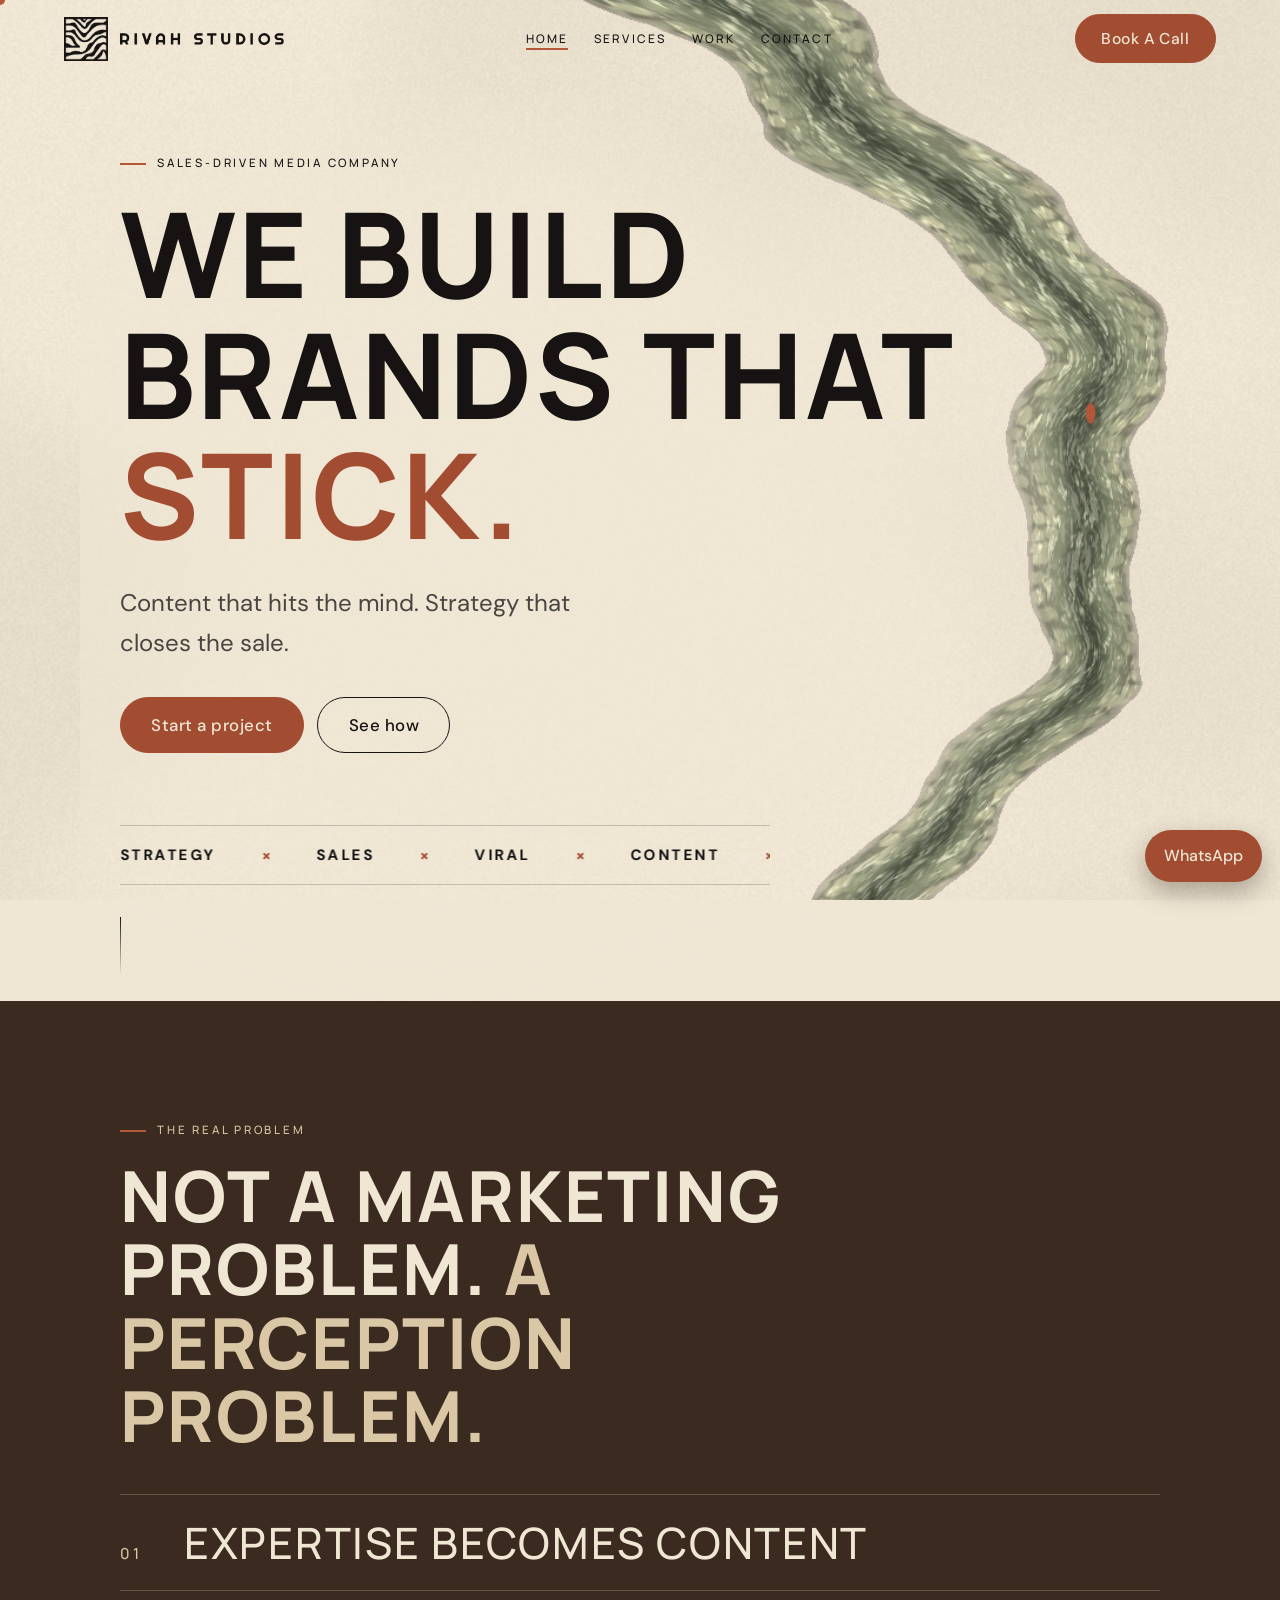
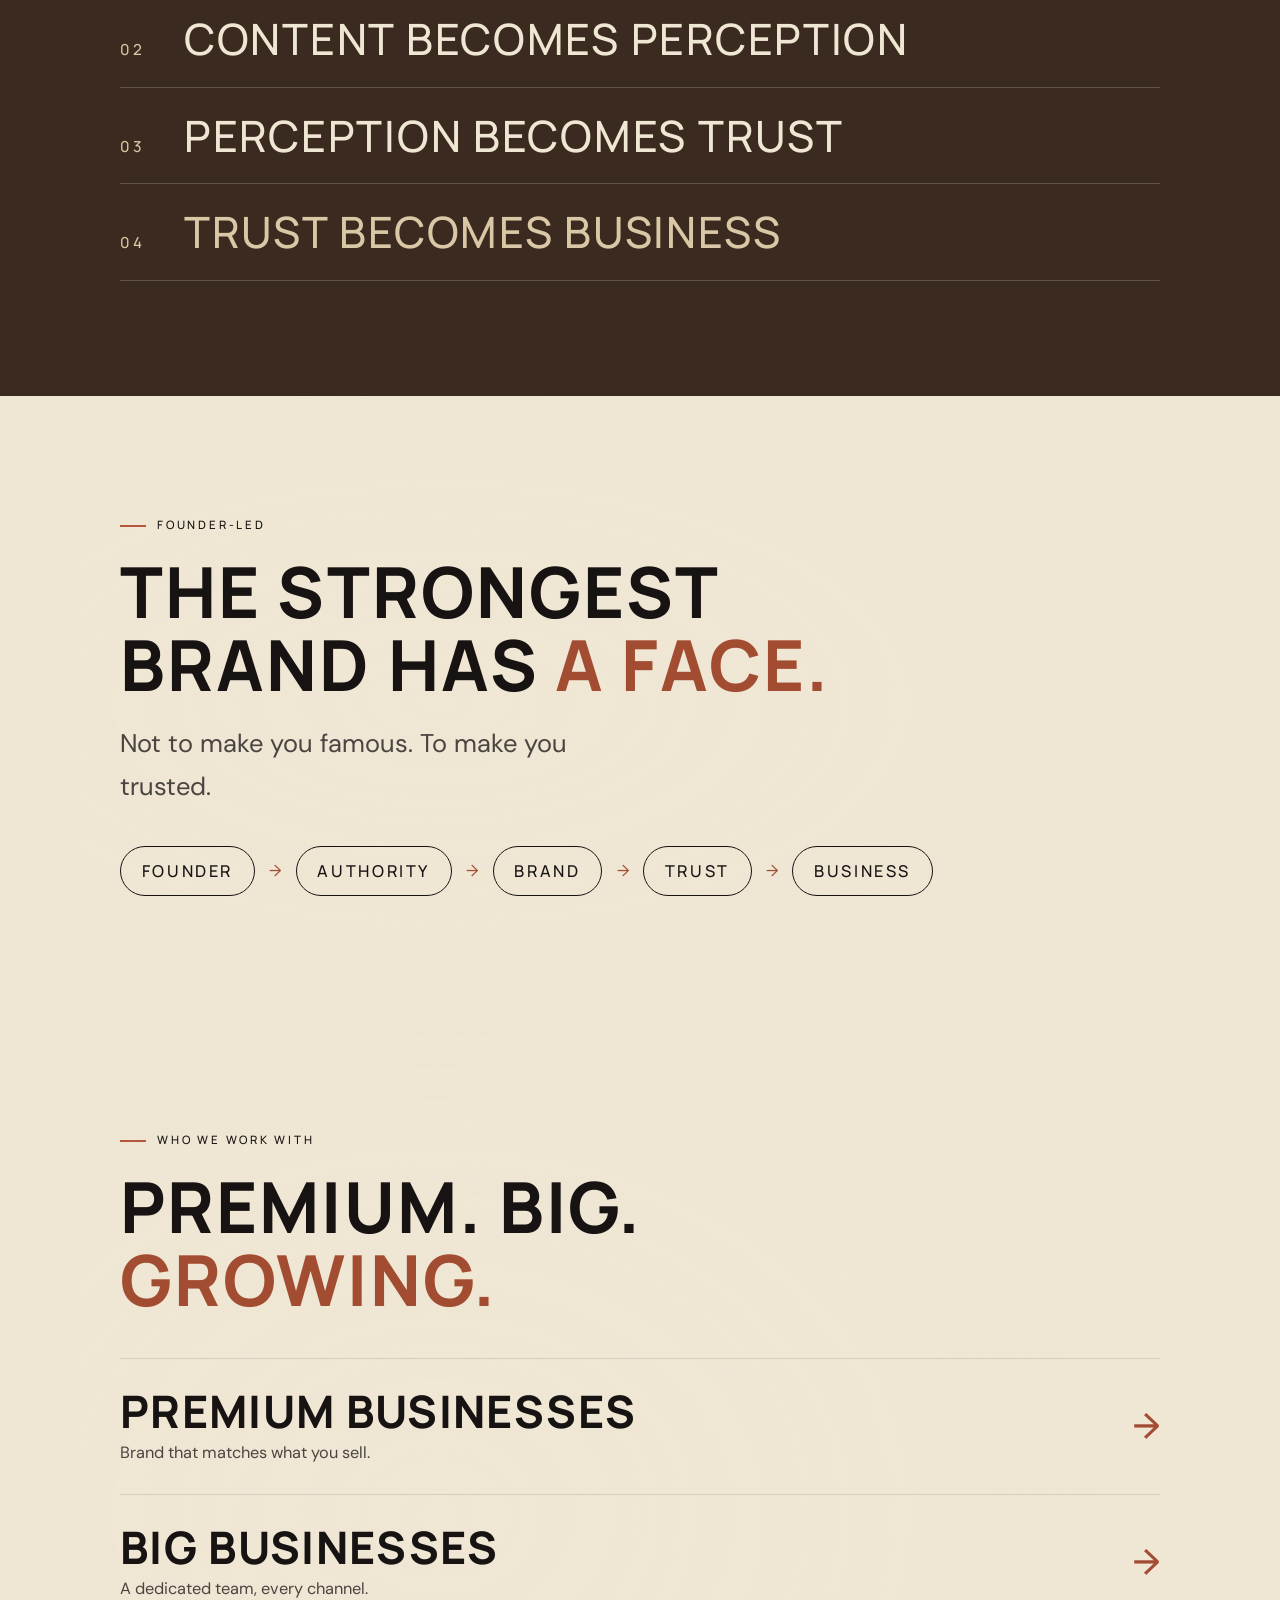
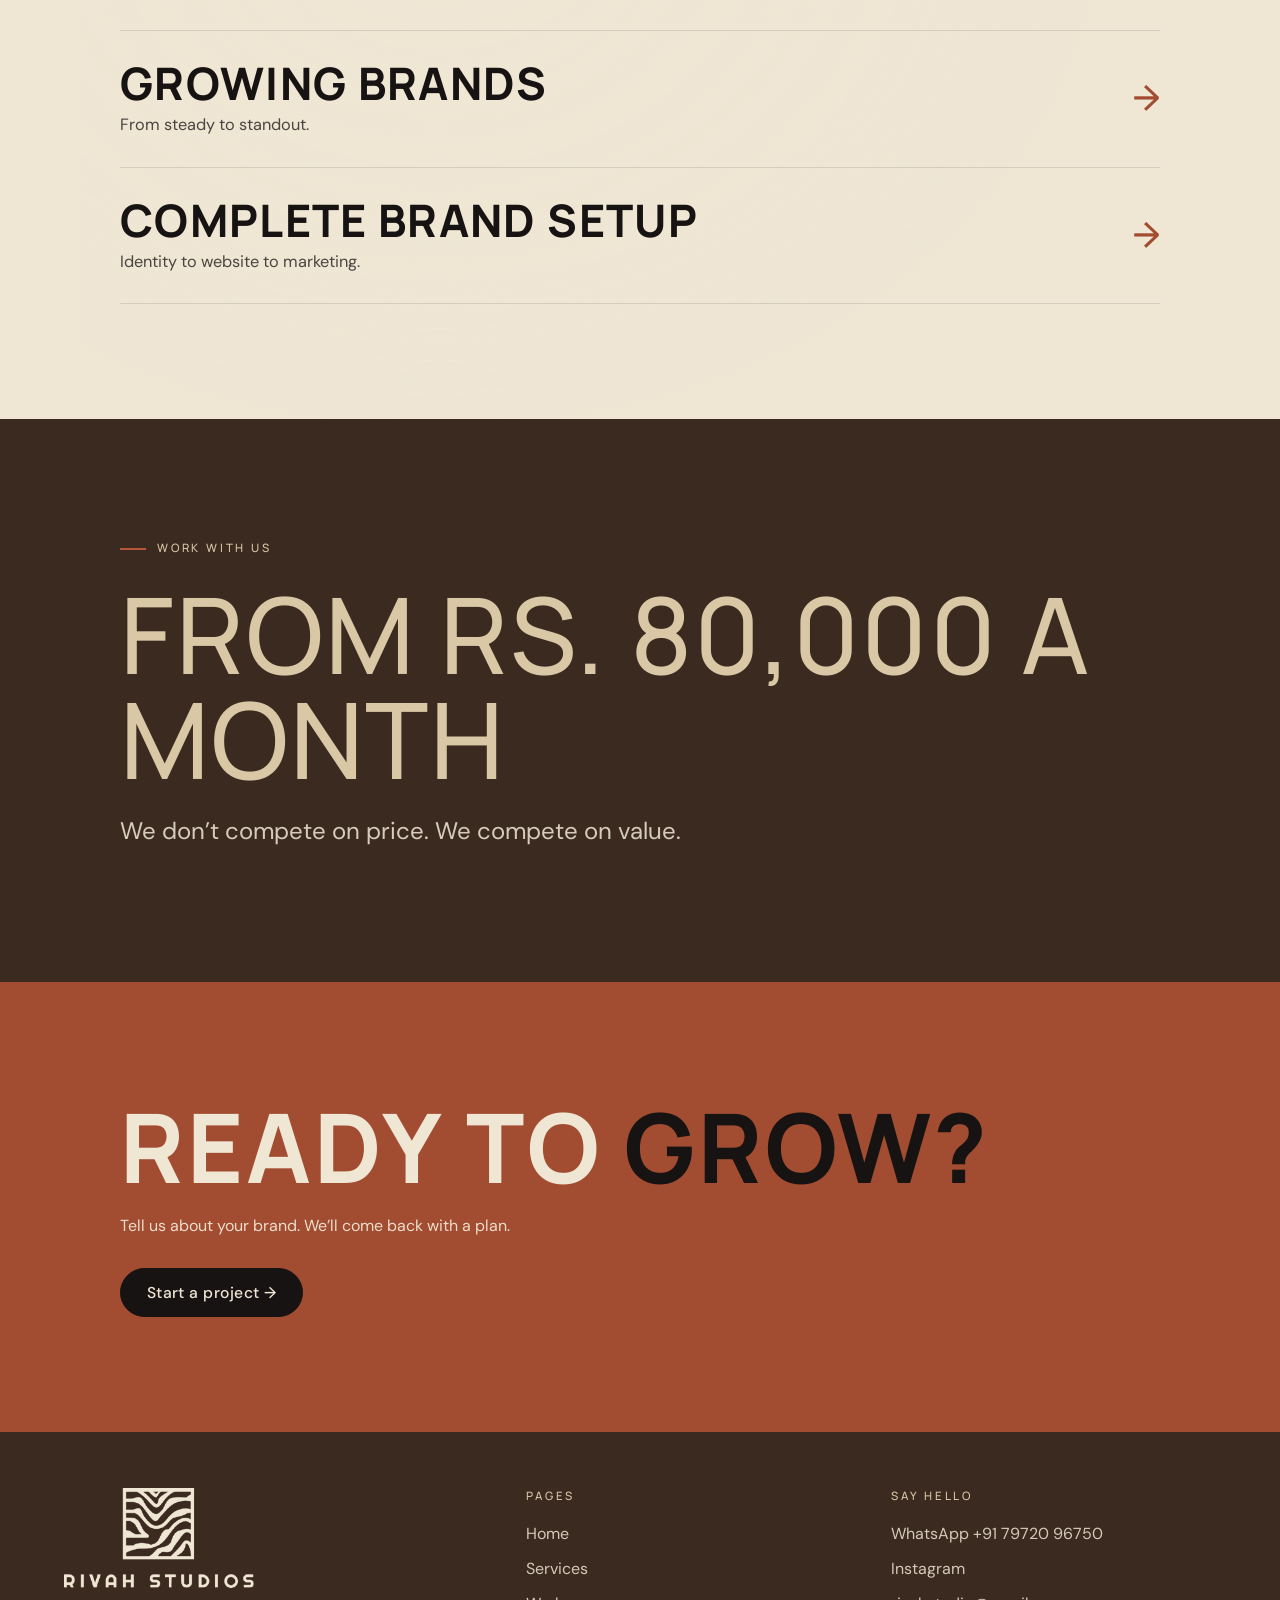
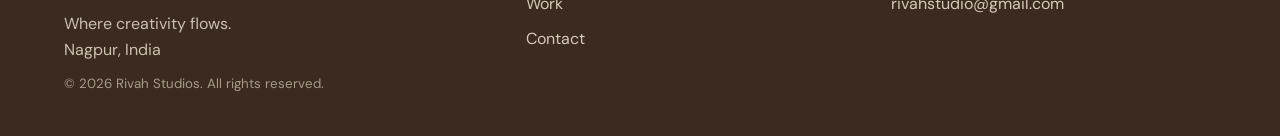
==== commit e822b8ca: "font style stuff" ====
--- a/rivah-studios/index.html
+++ b/rivah-studios/index.html
@@ -52,7 +52,7 @@
 <link rel="preconnect" href="https://fonts.googleapis.com">
 <link rel="preconnect" href="https://fonts.gstatic.com" crossorigin>
 
-<link href="https://fonts.googleapis.com/css2?family=DM+Sans:wght@400;500;700&family=Rubik:wght@400;500&display=swap" rel="stylesheet">
+<link href="https://fonts.googleapis.com/css2?family=DM+Sans:wght@400;500;600;700&family=Manrope:wght@400;500;600;700;800&display=swap" rel="stylesheet">
 
 <link rel="stylesheet" href="css/base.css">
 <link rel="stylesheet" href="css/layout.css">
--- a/rivah-studios/css/base.css
+++ b/rivah-studios/css/base.css
@@ -1,7 +1,7 @@
 /* base.css: brand tokens (from the Rivah Studios Brand Identity Kit), reset and typography. Change colors and fonts here only. */
 :root{--cream:#EFE6D4;--ink:#161312;--sand:#D9C7A5;--terra:#B5573A;--sage:#7A8266;--umber:#3B2A20;
 --terra-d:#A24C31;--card:#E7DBC4;--ink2:rgba(22,19,18,.76);--line:rgba(22,19,18,.12);--soft:rgba(181,87,58,.10);
---font-display:Rubik,system-ui,sans-serif;--font-body:"DM Sans",system-ui,sans-serif;
+--font-display:"Manrope",system-ui,sans-serif;--font-body:"DM Sans",system-ui,sans-serif;
 box-sizing:border-box;padding-top:env(safe-area-inset-top,0px);padding-bottom:env(safe-area-inset-bottom,0px)}
 @media (prefers-color-scheme: dark){:root:not([data-theme="light"]){--cream:#EFE6D4;--ink:#161312}}
 :root[data-theme="dark"]{--cream:#EFE6D4;--ink:#161312}
@@ -9,7 +9,7 @@
 *{box-sizing:border-box}
 body{margin:0;background:var(--cream);color:var(--ink);font-family:var(--font-body);overflow-x:hidden;line-height:1.65;-webkit-font-smoothing:antialiased}
 img{max-width:100%}
-h1,h2,h3{font-family:var(--font-display);font-weight:500;margin:0;line-height:1.12;text-transform:uppercase;letter-spacing:.08em;color:var(--ink)}
+h1,h2,h3{font-family:var(--font-display);font-weight:750;margin:0;line-height:1.12;text-transform:uppercase;letter-spacing:.08em;color:var(--ink)}
 h1{font-size:clamp(1.8rem,4.4vw,3.2rem)}
 h2{font-size:clamp(1.5rem,3.4vw,2.3rem);margin-bottom:1.4rem}
 h3{font-size:1rem;letter-spacing:.06em}
